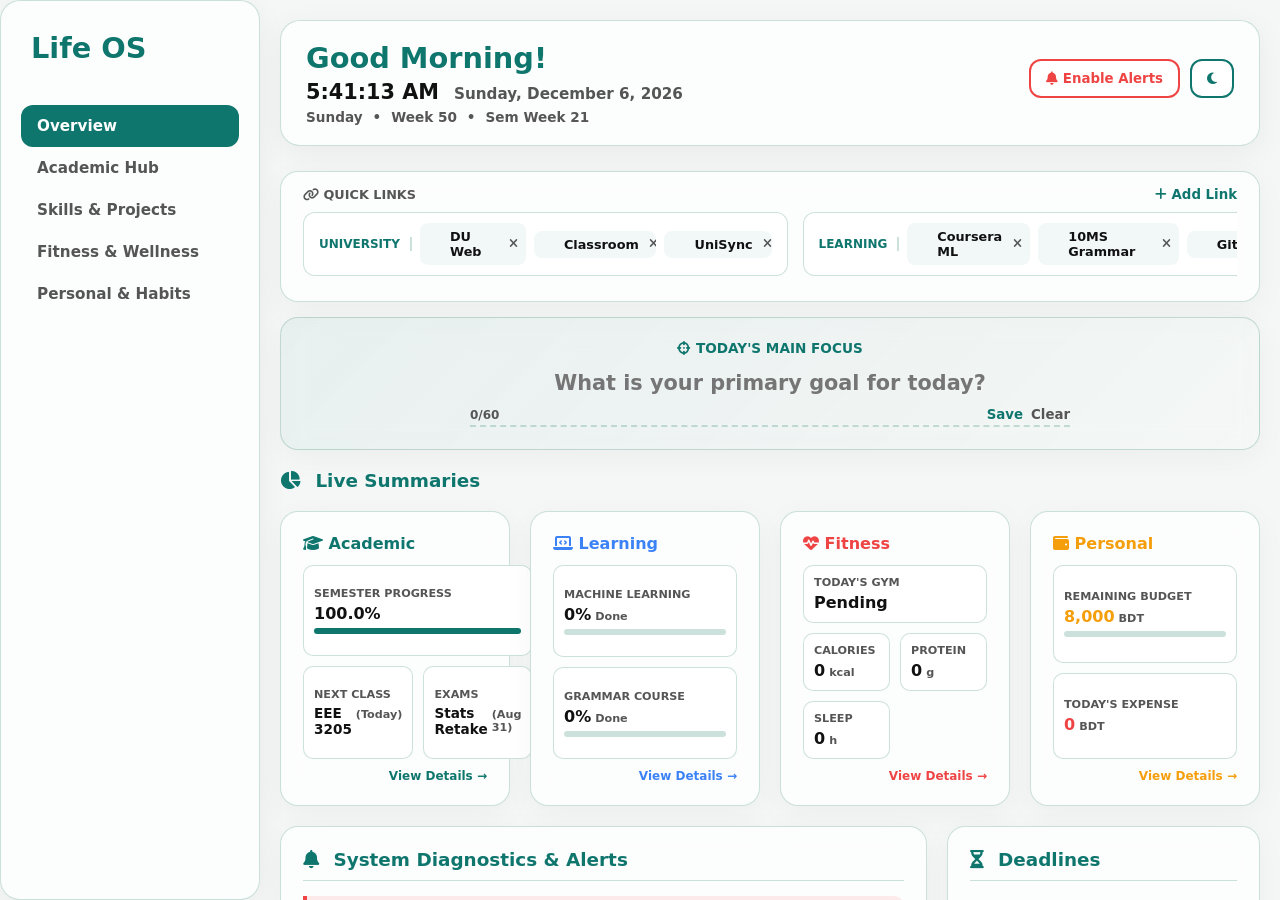
==== index.html @ c1b9abf9 "Update index.html" ====
<!-- index.html -->
<!DOCTYPE html>
<html lang="en" data-theme="light">
<head>
    <meta charset="UTF-8">
    <meta name="viewport" content="width=device-width, initial-scale=1.0">
    <title>Life OS - Command Center</title>
    <link rel="stylesheet" href="css/style.css">
    <link rel="stylesheet" href="https://cdnjs.cloudflare.com/ajax/libs/font-awesome/6.4.0/css/all.min.css">
    
    <style>
        :root {
            --primary: #0F766E;
            --primary-light: #14B8A6;
            --danger: #EF4444;
            --accent: #F59E0B;
            --surface-hover: rgba(15, 118, 110, 0.05);
            --radius-lg: 18px;
        }

        .dash-grid { display: grid; grid-template-columns: repeat(12, 1fr); gap: 20px; margin-top: 15px; }
        .col-3 { grid-column: span 3; }
        .col-4 { grid-column: span 4; }
        .col-6 { grid-column: span 6; }
        .col-8 { grid-column: span 8; }
        .col-12 { grid-column: span 12; }

        @media (max-width: 1200px) { .col-3, .col-4 { grid-column: span 6; } .col-6, .col-8 { grid-column: span 12; } }
        @media (max-width: 768px) { .col-3, .col-4, .col-6, .col-8, .col-12 { grid-column: span 12; } }

        .glass-card { background: var(--surface); backdrop-filter: blur(12px); border: 1px solid var(--border); border-radius: var(--radius-lg); padding: 22px; box-shadow: 0 8px 32px rgba(0,0,0,0.04); transition: 0.3s; display: flex; flex-direction: column;}
        .glass-card:hover { box-shadow: 0 12px 40px rgba(15, 118, 110, 0.08); transform: translateY(-2px); }
        .clickable-card { cursor: pointer; text-decoration: none; color: inherit; }
        
        .sec-title { font-size: 1.15rem; font-weight: 800; color: var(--primary); margin-bottom: 15px; display: flex; align-items: center; justify-content: space-between; border-bottom: 1px solid var(--border); padding-bottom: 10px; }
        .sec-title i { margin-right: 8px; }

        /* Header Details */
        .greeting-text { font-size: 1.8rem; font-weight: 900; color: var(--primary); }
        .live-clock { font-size: 1.3rem; font-weight: 900; color: var(--text-main); font-variant-numeric: tabular-nums;}
        .live-date { font-size: 0.95rem; font-weight: 700; color: var(--text-muted); }
        .week-info { font-size: 0.85rem; font-weight: 700; color: var(--text-muted); margin-top: 5px; display: flex; gap: 10px; }

        /* Quick Links Top Bar */
        .top-links-wrapper { display: flex; gap: 15px; overflow-x: auto; padding-bottom: 10px; scrollbar-width: none; }
        .top-link-group { display: flex; align-items: center; gap: 8px; padding: 10px 15px; background: var(--surface-solid); border: 1px solid var(--border); border-radius: 12px; }
        .top-link-title { font-size: 0.75rem; font-weight: 800; color: var(--primary); text-transform: uppercase; padding-right: 10px; border-right: 2px solid var(--border); }
        .q-link-box { display: inline-flex; align-items: center; background: rgba(15,118,110,0.05); border-radius: 8px; overflow: hidden; transition: 0.2s; }
        .q-link-box:hover { transform: translateY(-2px); background: rgba(15,118,110,0.1); }
        .q-link { padding: 6px 10px; font-size: 0.8rem; font-weight: 700; color: var(--text-main); text-decoration: none; display: flex; align-items: center; gap: 6px; }
        .q-link:hover { color: var(--primary); }

        /* Focus Card */
        .focus-wrapper { position: relative; width: 100%; max-width: 600px; margin: 0 auto; text-align: center; }
        .focus-input { width: 100%; padding: 10px 10px 30px 10px; border: none; border-bottom: 2px dashed var(--border); background: transparent; font-size: 1.3rem; font-weight: 800; color: var(--text-main); outline: none; transition: 0.3s; text-align: center; }
        .focus-input:focus { border-bottom-color: var(--primary); }
        .focus-actions { position: absolute; right: 0; bottom: 5px; display: flex; gap: 8px; font-size: 0.75rem; }
        .focus-char-count { position: absolute; left: 0; bottom: 5px; font-size: 0.75rem; color: var(--text-muted); font-weight: 700; }
        .btn-text { background: none; border: none; color: var(--primary); font-weight: 800; cursor: pointer; }
        .btn-text:hover { text-decoration: underline; }

        /* Smart Reminders - Aggressive Tone */
        .reminder-list { display: flex; flex-direction: column; gap: 10px; overflow-y: auto; max-height: 250px; }
        .reminder-item { display: flex; align-items: center; gap: 12px; padding: 15px; background: rgba(15, 118, 110, 0.05); border-left: 4px solid var(--primary); border-radius: 0 10px 10px 0; font-weight: 800; font-size: 0.95rem; line-height: 1.4;}
        .reminder-item.warning { border-left-color: var(--accent); background: rgba(245, 158, 11, 0.1); color: #b45309; }
        .reminder-item.danger { border-left-color: var(--danger); background: rgba(239, 68, 68, 0.1); color: #b91c1c; }
        .reminder-item.danger i { animation: shake 1s infinite; }

        @keyframes shake { 0%, 100% {transform: translateX(0);} 25% {transform: translateX(-3px);} 75% {transform: translateX(3px);} }

        /* Deadlines */
        .deadline-list { display: flex; flex-direction: column; gap: 10px; }
        .deadline-item { display: flex; justify-content: space-between; align-items: center; padding: 12px; background: var(--surface-solid); border: 1px solid var(--border); border-radius: 10px; transition: 0.3s; }
        .dl-name { font-weight: 800; font-size: 0.9rem; }
        .dl-days { font-size: 1.2rem; font-weight: 900; }
        
        .dl-safe { border-left: 4px solid #10B981; }
        .dl-warn { border-left: 4px solid #F59E0B; background: rgba(245,158,11,0.05); }
        .dl-danger { border-left: 4px solid #EF4444; background: rgba(239,68,68,0.05); }
        .dl-danger .dl-days { color: #EF4444; animation: pulse 2s infinite; }
        @keyframes pulse { 0% { opacity: 1; } 50% { opacity: 0.5; } 100% { opacity: 1; } }

        /* Summaries & Reports */
        .summary-grid { display: grid; grid-template-columns: repeat(2, 1fr); gap: 10px; flex: 1; }
        .sum-box { padding: 10px; background: var(--surface-solid); border: 1px solid var(--border); border-radius: 10px; display: flex; flex-direction: column; justify-content: center; }
        .sum-label { font-size: 0.7rem; font-weight: 800; color: var(--text-muted); text-transform: uppercase; margin-bottom: 4px; }
        .sum-val { font-size: 1rem; font-weight: 900; color: var(--text-main); display: flex; align-items: baseline; gap: 4px;}
        .sum-val small { font-size: 0.7rem; color: var(--text-muted); font-weight: 700; }
        .view-details { font-size: 0.75rem; font-weight: 800; color: var(--primary); text-align: right; margin-top: 10px; display: block; text-decoration: none; }
        .view-details:hover { text-decoration: underline; }

        /* Quick Actions */
        .action-grid { display: grid; grid-template-columns: repeat(4, 1fr); gap: 10px; }
        @media (max-width: 768px) { .action-grid { grid-template-columns: repeat(2, 1fr); } }
        .action-btn { display: flex; flex-direction: column; align-items: center; justify-content: center; gap: 6px; padding: 12px; background: var(--surface-solid); color: var(--primary); border: 1px solid var(--primary); border-radius: 12px; font-weight: 800; font-size: 0.8rem; cursor: pointer; transition: 0.2s; text-decoration: none; text-align: center; }
        .action-btn:hover { background: var(--primary); color: white; transform: translateY(-3px); box-shadow: 0 6px 15px rgba(15, 118, 110, 0.2); }
        .action-btn i { font-size: 1.3rem; }

        /* Tasks */
        .task-input-row { display: flex; gap: 8px; margin-bottom: 15px; }
        .task-input { flex: 1; padding: 10px; border: 1px solid var(--border); border-radius: 8px; font-weight: 600; font-size: 0.9rem; background: var(--surface-solid); outline: none; }
        .task-tag { padding: 10px; border-radius: 8px; border: 1px solid var(--border); font-size: 0.85rem; font-weight: 700; background: var(--surface-solid); }
        .task-list { list-style: none; padding: 0; display: flex; flex-direction: column; gap: 8px; max-height: 300px; overflow-y: auto; }
        .task-item { display: flex; justify-content: space-between; align-items: center; padding: 12px; background: var(--surface-solid); border: 1px solid var(--border); border-radius: 8px; transition: 0.2s; }
        .task-item:hover { border-color: var(--primary); }
        .task-item.completed { opacity: 0.6; background: rgba(0,0,0,0.02); }
        .task-item.completed .task-text { text-decoration: line-through; color: var(--text-muted); }
        .task-text { font-weight: 700; font-size: 0.95rem; flex: 1; margin: 0 10px; cursor: pointer; }
        .tag-badge { padding: 4px 8px; border-radius: 6px; font-size: 0.7rem; font-weight: 800; text-transform: uppercase; }
        .tag-Academic { background: rgba(15,118,110,0.1); color: var(--primary); }
        .tag-Learning { background: rgba(59,130,246,0.1); color: #3B82F6; }
        .tag-Fitness { background: rgba(239,68,68,0.1); color: #EF4444; }
        .tag-Personal { background: rgba(245,158,11,0.1); color: #F59E0B; }

        .prog-bg { width: 100%; height: 6px; background: var(--border); border-radius: 3px; overflow: hidden; margin-top: 5px; }
        .prog-fill { height: 100%; background: var(--primary); transition: 0.3s; }
    </style>
</head>
<body>
    <aside id="sidebar" class="glass">
        <div style="padding: 10px; margin-bottom: 20px;"><h2 style="color: var(--primary); font-weight: 900; font-size: 1.8rem;">Life OS</h2></div>
        <nav>
            <a href="index.html" class="nav-item active">Overview</a>
            <a href="academic.html" class="nav-item">Academic Hub</a>
            <a href="skills.html" class="nav-item">Skills & Projects</a>
            <a href="health.html" class="nav-item">Fitness & Wellness</a>
            <a href="personal.html" class="nav-item">Personal & Habits</a>
        </nav>
    </aside>

    <main id="main-content">
        
        <!-- SECTION 1: Header -->
        <header class="glass" style="display: flex; justify-content: space-between; align-items: center;">
            <div>
                <div class="greeting-text" id="greeting">Good Morning!</div>
                <div style="display: flex; gap: 15px; align-items: baseline; margin-top: 5px;">
                    <span class="live-clock" id="clock">--:--:--</span>
                    <span class="live-date" id="date">--</span>
                </div>
                <div class="week-info">
                    <span id="current-day">--</span> •
                    <span id="current-week">Week --</span> •
                    <span id="sem-week">Semester Week --</span>
                </div>
            </div>
            <div style="display: flex; gap: 10px;">
                <button id="btn-notify" class="btn btn-outline" style="width: auto; padding: 10px 15px; border-color: var(--danger); color: var(--danger);" onclick="enableNotifications()"><i class="fas fa-bell"></i> Enable Alerts</button>
                <button id="theme-toggle" class="btn btn-outline" style="width: auto; padding: 10px 15px;"><i class="fas fa-moon"></i></button>
            </div>
        </header>

        <!-- SECTION 10: Quick Links (Beautiful Top Bar) -->
        <div class="glass-card" style="margin-top: 15px; padding: 15px 22px;">
            <div style="display: flex; justify-content: space-between; align-items: center; margin-bottom: 10px;">
                <span style="font-weight: 800; color: var(--text-muted); text-transform: uppercase; font-size: 0.8rem;"><i class="fas fa-link"></i> Quick Links</span>
                <button class="btn-text" onclick="addLinkPrompt()"><i class="fas fa-plus"></i> Add Link</button>
            </div>
            <div class="top-links-wrapper" id="links-container">
                <!-- JS Populated -->
            </div>
        </div>

        <div class="dash-grid">
            
            <!-- SECTION 2: Today's Focus -->
            <div class="glass-card col-12" style="background: linear-gradient(135deg, rgba(15, 118, 110, 0.05) 0%, rgba(0,0,0,0) 100%);">
                <div class="focus-wrapper">
                    <div style="font-size: 0.85rem; font-weight: 800; color: var(--primary); text-transform: uppercase; margin-bottom: 5px;"><i class="fas fa-crosshairs"></i> Today's Main Focus</div>
                    <input type="text" id="daily-focus" class="focus-input" placeholder="What is your primary goal for today?" maxlength="60" oninput="updateFocusCount()">
                    <span class="focus-char-count" id="focus-count">0/60</span>
                    <div class="focus-actions">
                        <button class="btn-text" onclick="saveFocus()" id="btn-save-focus">Save</button>
                        <button class="btn-text" onclick="clearFocus()" style="color: var(--text-muted);">Clear</button>
                    </div>
                </div>
            </div>

            <!-- SECTION 5,6,7,8: Live Summaries -->
            <div class="col-12"><div class="sec-title" style="border:none; margin-bottom:0; padding:0;"><span><i class="fas fa-chart-pie"></i> Live Summaries</span></div></div>

            <a href="academic.html" class="glass-card col-3 clickable-card">
                <div style="font-weight: 900; margin-bottom: 12px; color: var(--primary);"><i class="fas fa-graduation-cap"></i> Academic</div>
                <div class="summary-grid">
                    <div class="sum-box" style="grid-column: span 2;"><span class="sum-label">Semester Progress</span>
                        <span class="sum-val" id="sum-sem-pct">0%</span>
                        <div class="prog-bg"><div class="prog-fill" id="sum-sem-bar" style="width: 0%;"></div></div>
                    </div>
                    <div class="sum-box"><span class="sum-label">Next Class</span><span class="sum-val" id="sum-next-class" style="font-size: 0.85rem; line-height: 1.2;">None</span></div>
                    <div class="sum-box"><span class="sum-label">Exams</span><span class="sum-val" id="sum-next-exam" style="font-size: 0.85rem; line-height: 1.2;">-</span></div>
                </div>
                <span class="view-details">View Details →</span>
            </a>

            <a href="skills.html" class="glass-card col-3 clickable-card">
                <div style="font-weight: 900; margin-bottom: 12px; color: #3B82F6;"><i class="fas fa-laptop-code"></i> Learning</div>
                <div class="summary-grid">
                    <div class="sum-box" style="grid-column: span 2;">
                        <span class="sum-label">Machine Learning</span>
                        <span class="sum-val" id="sum-ml-pct">0% <small>Done</small></span>
                        <div class="prog-bg"><div class="prog-fill" id="sum-ml-bar" style="width: 0%; background: #3B82F6;"></div></div>
                    </div>
                    <div class="sum-box" style="grid-column: span 2;">
                        <span class="sum-label">Grammar Course</span>
                        <span class="sum-val" id="sum-gr-pct">0% <small>Done</small></span>
                        <div class="prog-bg"><div class="prog-fill" id="sum-gr-bar" style="width: 0%; background: #3B82F6;"></div></div>
                    </div>
                </div>
                <span class="view-details" style="color: #3B82F6;">View Details →</span>
            </a>

            <a href="health.html" class="glass-card col-3 clickable-card">
                <div style="font-weight: 900; margin-bottom: 12px; color: #EF4444;"><i class="fas fa-heart-pulse"></i> Fitness</div>
                <div class="summary-grid">
                    <div class="sum-box" style="grid-column: span 2;"><span class="sum-label">Today's Gym</span><span class="sum-val" id="sum-gym">Pending</span></div>
                    <div class="sum-box"><span class="sum-label">Calories</span><span class="sum-val" id="sum-cal">0 <small>kcal</small></span></div>
                    <div class="sum-box"><span class="sum-label">Protein</span><span class="sum-val" id="sum-pro">0 <small>g</small></span></div>
                    <div class="sum-box"><span class="sum-label">Sleep</span><span class="sum-val" id="sum-slp">0 <small>hrs</small></span></div>
                </div>
                <span class="view-details" style="color: #EF4444;">View Details →</span>
            </a>

            <a href="personal.html" class="glass-card col-3 clickable-card">
                <div style="font-weight: 900; margin-bottom: 12px; color: #F59E0B;"><i class="fas fa-wallet"></i> Personal</div>
                <div class="summary-grid">
                    <div class="sum-box" style="grid-column: span 2;">
                        <span class="sum-label">Remaining Budget</span>
                        <span class="sum-val" id="sum-budget" style="color: #F59E0B;">0 <small>BDT</small></span>
                        <div class="prog-bg"><div class="prog-fill" id="sum-bdg-bar" style="width: 0%; background: #F59E0B;"></div></div>
                    </div>
                    <div class="sum-box" style="grid-column: span 2;"><span class="sum-label">Today's Expense</span><span class="sum-val" id="sum-exp-today" style="color: #EF4444;">0 <small>BDT</small></span></div>
                </div>
                <span class="view-details" style="color: #F59E0B;">View Details →</span>
            </a>

            <!-- SECTION 3: Smart Reminders (Aggressive Tone) -->
            <div class="glass-card col-8">
                <div class="sec-title"><span><i class="fas fa-bell"></i> System Diagnostics & Alerts</span></div>
                <div class="reminder-list" id="reminders-container">
                    <!-- JS Populated -->
                </div>
            </div>

            <!-- SECTION 4: Deadlines -->
            <div class="glass-card col-4">
                <div class="sec-title"><span><i class="fas fa-hourglass-half"></i> Deadlines</span></div>
                <div class="deadline-list" id="deadlines-container">
                    <!-- JS Populated -->
                </div>
            </div>

            <!-- SECTION 11: Today's Tasks -->
            <div class="glass-card col-6">
                <div class="sec-title" style="justify-content: space-between;">
                    <span><i class="fas fa-tasks"></i> Today's Tasks</span>
                    <span style="font-size: 0.8rem; font-weight: 800; color: var(--text-muted);" id="task-progress-text">0/0</span>
                </div>
                <div class="prog-bg" style="margin-top: -10px; margin-bottom: 15px;"><div class="prog-fill" id="task-prog-bar" style="width: 0%;"></div></div>
                
                <form class="task-input-row" onsubmit="addTask(event)">
                    <input type="text" id="task-input" class="task-input" placeholder="Add a new task..." required>
                    <select id="task-tag" class="task-tag">
                        <option value="Academic">Academic</option>
                        <option value="Learning">Learning</option>
                        <option value="Fitness">Fitness</option>
                        <option value="Personal">Personal</option>
                    </select>
                    <button type="submit" class="btn btn-primary" style="padding: 10px 15px; border-radius: 8px;"><i class="fas fa-plus"></i></button>
                </form>

                <ul class="task-list" id="task-list">
                    <!-- JS Populated -->
                </ul>
            </div>

            <!-- SECTION 9: Quick Actions -->
            <div class="glass-card col-6">
                <div class="sec-title"><span><i class="fas fa-bolt"></i> Quick Actions</span></div>
                <div class="action-grid">
                    <a href="health.html" class="action-btn"><i class="fas fa-utensils"></i> Log Calories</a>
                    <a href="health.html" class="action-btn"><i class="fas fa-dumbbell"></i> Update Gym</a>
                    <a href="health.html" class="action-btn"><i class="fas fa-bed"></i> Log Sleep</a>
                    <a href="health.html" class="action-btn"><i class="fas fa-weight-scale"></i> Update Weight</a>
                    <a href="skills.html" class="action-btn"><i class="fas fa-robot"></i> Complete ML</a>
                    <a href="skills.html" class="action-btn"><i class="fas fa-spell-check"></i> Grammar Chap</a>
                    <a href="personal.html" class="action-btn" style="background: var(--accent); color: white; border-color: var(--accent);"><i class="fas fa-plus-circle"></i> Add Expense</a>
                    <a href="personal.html" class="action-btn" style="background: var(--accent); color: white; border-color: var(--accent);"><i class="fas fa-face-smile"></i> Log Mood</a>
                </div>
            </div>

            <!-- SECTION 12: Comprehensive Reports (Daily, Weekly, Monthly) -->
            <div class="col-12"><div class="sec-title" style="border:none; margin-bottom:0;"><span><i class="fas fa-chart-bar"></i> Performance Reports</span></div></div>
            
            <!-- Daily -->
            <div class="glass-card col-4">
                <div class="sec-title" style="font-size: 1rem;"><i class="fas fa-calendar-day"></i> Today's Report</div>
                <div class="summary-grid">
                    <div class="sum-box"><span class="sum-label">Money Spent</span><span class="sum-val" id="rep-d-spent" style="color:var(--danger);">0</span></div>
                    <div class="sum-box"><span class="sum-label">Items Learned</span><span class="sum-val" id="rep-d-lms">0</span></div>
                    <div class="sum-box"><span class="sum-label">Habits Done</span><span class="sum-val" id="rep-d-habits">0</span></div>
                    <div class="sum-box"><span class="sum-label">Gym Status</span><span class="sum-val" id="rep-d-gym">Pending</span></div>
                </div>
            </div>

            <!-- Weekly -->
            <div class="glass-card col-4">
                <div class="sec-title" style="font-size: 1rem;"><i class="fas fa-calendar-week"></i> 7-Day Summary</div>
                <div class="summary-grid">
                    <div class="sum-box"><span class="sum-label">Avg Calories</span><span class="sum-val" id="rep-w-cal">0</span></div>
                    <div class="sum-box"><span class="sum-label">Avg Protein</span><span class="sum-val" id="rep-w-pro">0g</span></div>
                    <div class="sum-box"><span class="sum-label">Avg Sleep</span><span class="sum-val" id="rep-w-slp">0h</span></div>
                    <div class="sum-box"><span class="sum-label">Total Spent</span><span class="sum-val" id="rep-w-spent" style="color:var(--danger);">0</span></div>
                </div>
            </div>

            <!-- Monthly -->
            <div class="glass-card col-4" style="background: rgba(15, 118, 110, 0.05); border-color: var(--primary);">
                <div class="sec-title" style="font-size: 1rem;"><i class="fas fa-calendar-alt"></i> Monthly Aggregate</div>
                <div class="summary-grid">
                    <div class="sum-box"><span class="sum-label">Total Gym Days</span><span class="sum-val" id="rep-m-gym" style="color:var(--primary);">0</span></div>
                    <div class="sum-box"><span class="sum-label">Learning Items</span><span class="sum-val" id="rep-m-lms" style="color:#3B82F6;">0</span></div>
                    <div class="sum-box"><span class="sum-label">Saved Money</span><span class="sum-val" id="rep-m-saved" style="color:#10B981;">0</span></div>
                    <div class="sum-box"><span class="sum-label">Money Spent</span><span class="sum-val" id="rep-m-spent" style="color:var(--danger);">0</span></div>
                </div>
                <div style="margin-top: 10px; font-size: 0.8rem; font-weight: 700; color: var(--text-main); text-align: center;" id="rep-m-ai">Keep pushing! Consistency is key.</div>
            </div>

        </div>
    </main>

    <script src="js/app.js"></script>
    <script>
        // --- Global Dates ---
        const now = new Date();
        const todayStr = now.toISOString().split('T')[0];
        
        // --- LocalStorage DBs ---
        const fDB = JSON.parse(localStorage.getItem('lifeos_fitness_db')) || { weight:[], gym:[], nutrition:[], sleep:[] };
        const pDB = JSON.parse(localStorage.getItem('lifeos_personal_db')) || { budget: 8000, expenses: [], savings: [], habits: [] };
        const lDB = JSON.parse(localStorage.getItem('lifeos_lms_v1')) || { checkedItems: {}, history: [] };

        // --- Notification System ---
        function enableNotifications() {
            if (!("Notification" in window)) {
                alert("This browser does not support desktop notification");
            } else if (Notification.permission === "granted") {
                alert("Notifications are already enabled!");
            } else if (Notification.permission !== "denied") {
                Notification.requestPermission().then(permission => {
                    if (permission === "granted") {
                        new Notification("Life OS Alerts Enabled!", { body: "You will now receive aggressive reminders if you fall behind." });
                        document.getElementById('btn-notify').innerHTML = '<i class="fas fa-bell-slash"></i> Silence Alerts';
                    }
                });
            }
        }
        
        function sendPushAlert(title, body) {
            if (Notification.permission === "granted") {
                // Prevent spamming the same notification repeatedly in one session
                if(!sessionStorage.getItem(`notified_${title}`)) {
                    new Notification(title, { body: body, icon: 'https://cdn-icons-png.flaticon.com/512/564/564276.png' });
                    sessionStorage.setItem(`notified_${title}`, 'true');
                }
            }
        }

        // --- Header & Time ---
        function updateHeader() {
            const h = new Date().getHours();
            let greeting = "Good Evening!";
            if(h < 12) greeting = "Good Morning!";
            else if(h < 18) greeting = "Good Afternoon!";
            document.getElementById('greeting').innerText = greeting;

            const n = new Date();
            document.getElementById('clock').innerText = n.toLocaleTimeString('en-US');
            
            document.getElementById('date').innerText = n.toLocaleDateString('en-US', { weekday: 'long', year: 'numeric', month: 'long', day: 'numeric' });
            document.getElementById('current-day').innerText = n.toLocaleDateString('en-US', { weekday: 'long' });

            const startOfYear = new Date(n.getFullYear(), 0, 1);
            const pastDaysOfYear = (n - startOfYear) / 86400000;
            document.getElementById('current-week').innerText = `Week ${Math.ceil((pastDaysOfYear + startOfYear.getDay() + 1) / 7)}`;

            const semStart = new Date('2026-07-19T00:00:00');
            const diffWeeks = Math.floor(Math.abs(n - semStart) / (1000 * 60 * 60 * 24 * 7)) + 1;
            document.getElementById('sem-week').innerText = `Sem Week ${diffWeeks}`;
        }
        setInterval(updateHeader, 1000); updateHeader();

        // --- Today's Focus ---
        const focusInput = document.getElementById('daily-focus');
        const focusCount = document.getElementById('focus-count');
        
        if(localStorage.getItem('lifeos_focus_date') !== todayStr) {
            localStorage.setItem('lifeos_focus_date', todayStr);
            localStorage.setItem('lifeos_daily_focus', '');
        }
        focusInput.value = localStorage.getItem('lifeos_daily_focus') || '';
        updateFocusCount();

        function updateFocusCount() {
            focusCount.innerText = `${focusInput.value.length}/60`;
            localStorage.setItem('lifeos_daily_focus', focusInput.value); 
        }
        function saveFocus() {
            localStorage.setItem('lifeos_daily_focus', focusInput.value);
            const btn = document.getElementById('btn-save-focus');
            btn.innerText = "Saved!"; setTimeout(() => btn.innerText = "Save", 2000);
        }
        function clearFocus() { focusInput.value = ''; updateFocusCount(); }

        // --- Live Summaries ---
        function loadSummaries() {
            // Fitness
            const tGym = fDB.gym.find(x => x.date === todayStr);
            const gymEl = document.getElementById('sum-gym');
            if(tGym) gymEl.innerHTML = tGym.attended ? '<span style="color:#10B981;">✅ Done</span>' : '<span style="color:var(--danger);">❌ Missed</span>';
            else gymEl.innerText = 'Pending';
            
            const tNut = fDB.nutrition.find(x => x.date === todayStr);
            document.getElementById('sum-cal').innerHTML = `${tNut ? tNut.cal : 0} <small>kcal</small>`;
            document.getElementById('sum-pro').innerHTML = `${tNut ? tNut.pro : 0} <small>g</small>`;
            
            const tSlp = fDB.sleep.find(x => x.date === todayStr);
            document.getElementById('sum-slp').innerHTML = `${tSlp ? tSlp.duration.toFixed(1) : 0} <small>h</small>`;

            // Finance
            const currentMonth = now.getMonth();
            const currentYear = now.getFullYear();
            const monthlyExps = pDB.expenses.filter(e => { const ed = new Date(e.date); return ed.getMonth() === currentMonth && ed.getFullYear() === currentYear; });
            const totalSpent = monthlyExps.reduce((sum, e) => sum + e.amount, 0);
            document.getElementById('sum-budget').innerHTML = `${(pDB.budget - totalSpent).toLocaleString()} <small>BDT</small>`;
            
            let bdgPct = (totalSpent / pDB.budget) * 100; if(bdgPct > 100) bdgPct = 100;
            document.getElementById('sum-bdg-bar').style.width = `${bdgPct}%`;

            const todayExp = pDB.expenses.filter(e => e.date === todayStr).reduce((s, e) => s + e.amount, 0);
            document.getElementById('sum-exp-today').innerHTML = `${todayExp.toLocaleString()} <small>BDT</small>`;

            // Learning
            let mlTotal = 100, mlDone = 0, grTotal = 50, grDone = 0; 
            Object.keys(lDB.checkedItems).forEach(k => {
                if(lDB.checkedItems[k]) { if(k.startsWith('ml_')) mlDone++; if(k.startsWith('gr_')) grDone++; }
            });
            let mlPct = Math.round((mlDone/mlTotal)*100); if(mlPct>100) mlPct=100;
            let grPct = Math.round((grDone/grTotal)*100); if(grPct>100) grPct=100;
            
            document.getElementById('sum-ml-pct').innerHTML = `${mlPct}% <small>Done</small>`;
            document.getElementById('sum-ml-bar').style.width = `${mlPct}%`;
            document.getElementById('sum-gr-pct').innerHTML = `${grPct}% <small>Done</small>`;
            document.getElementById('sum-gr-bar').style.width = `${grPct}%`;

            // Academic 
            const semStart = new Date('2026-07-19T00:00:00');
            const semEnd = new Date('2026-12-06T00:00:00');
            let semPct = ((now - semStart) / (semEnd - semStart)) * 100;
            if(semPct < 0) semPct = 0; if(semPct > 100) semPct = 100;
            document.getElementById('sum-sem-pct').innerText = `${semPct.toFixed(1)}%`;
            document.getElementById('sum-sem-bar').style.width = `${semPct}%`;

            const routine = { 0: "EEE 3205", 1: "EEE 3201", 2: "EEE 3201", 3: "EEE 3205", 4: "EEE 3207" };
            const cDay = now.getDay();
            document.getElementById('sum-next-class').innerHTML = routine[cDay] ? `${routine[cDay]} <small>(Today)</small>` : 'No Class Today';
            document.getElementById('sum-next-exam').innerHTML = `Stats Retake <small>(Aug 31)</small>`;
        }

        // --- Aggressive Reminders & Deadlines ---
        function loadDeadlinesAndReminders() {
            const deadlines = [
                { name: "Statistics Retake", date: new Date('2026-08-31T00:00:00') },
                { name: "In-Course Exams", date: new Date('2026-09-13T00:00:00') },
                { name: "Preparation Leave", date: new Date('2026-11-20T00:00:00') },
                { name: "Final Exams", date: new Date('2026-12-06T00:00:00') }
            ];

            const dlContainer = document.getElementById('deadlines-container');
            const remContainer = document.getElementById('reminders-container');
            
            const upcoming = deadlines.filter(d => d.date >= now).sort((a,b) => a.date - b.date);
            
            dlContainer.innerHTML = '';
            let nextDeadlineReminder = null;

            upcoming.slice(0, 4).forEach(dl => {
                const daysLeft = Math.ceil((dl.date - now) / (1000*60*60*24));
                let colorClass = 'dl-safe';
                if(daysLeft <= 15) colorClass = 'dl-warn';
                if(daysLeft <= 7) colorClass = 'dl-danger';

                if(daysLeft <= 15 && !nextDeadlineReminder) {
                    nextDeadlineReminder = `🚨 URGENT: <strong>${dl.name}</strong> is in exactly ${daysLeft} days! Stop wasting time and study!`;
                    sendPushAlert("Exam Approaching!", `${dl.name} is in ${daysLeft} days.`);
                }

                dlContainer.innerHTML += `
                    <div class="deadline-item ${colorClass}">
                        <span class="dl-name">${dl.name}</span>
                        <span class="dl-days">${daysLeft} <small style="font-size:0.7rem; color:var(--text-muted); font-weight:700;">Days</small></span>
                    </div>
                `;
            });

            let reminders = [];

            // Gym
            const tGym = fDB.gym.find(x => x.date === todayStr);
            if(!tGym) reminders.push({ type: 'danger', text: "💀 DANGER: You haven't logged your gym attendance! Do not kill your discipline.", weight: 10 });
            else if(!tGym.attended) {
                reminders.push({ type: 'danger', text: "❌ FAILURE: You skipped the gym today. You are losing your gains!", weight: 9 });
                sendPushAlert("Discipline Failure", "You skipped the gym today!");
            }

            // Nutrition
            const tNut = fDB.nutrition.find(x => x.date === todayStr);
            if(!tNut) {
                reminders.push({ type: 'danger', text: "🍽️ WARNING: Calories & Protein not logged! You are eating blindly.", weight: 8 });
            } else if(tNut.pro < 100) {
                reminders.push({ type: 'warning', text: `🥩 ALERT: Your muscles are starving! Eat <strong>${100 - tNut.pro}g</strong> protein NOW.`, weight: 7 });
            }

            // Budget
            const currentMonth = now.getMonth();
            const currentYear = now.getFullYear();
            const monthlyExps = pDB.expenses.filter(e => { const ed = new Date(e.date); return ed.getMonth() === currentMonth && ed.getFullYear() === currentYear; });
            const totalSpent = monthlyExps.reduce((sum, e) => sum + e.amount, 0);
            if(totalSpent > pDB.budget * 0.9) {
                reminders.push({ type: 'danger', text: `💸 STOP SPENDING: You have burned through 90% of your budget!`, weight: 12 });
                sendPushAlert("Budget Critical", "You have almost exhausted your monthly budget.");
            }

            // Learning
            const todayLmsLogs = lDB.history.filter(h => h.rawDate === todayStr);
            if(todayLmsLogs.length === 0) {
                reminders.push({ type: 'warning', text: "⚠️ WAKE UP: You haven't touched your courses today. You are falling behind schedule!", weight: 6 });
            }

            if(nextDeadlineReminder) reminders.push({ type: 'danger', text: nextDeadlineReminder, weight: 15 }); 

            reminders.sort((a,b) => b.weight - a.weight);

            remContainer.innerHTML = '';
            if(reminders.length === 0) {
                remContainer.innerHTML = `<div class="reminder-item" style="border-left-color:#10B981; background:rgba(16,185,129,0.05);">✅ Systems nominal. You are highly disciplined today!</div>`;
            } else {
                reminders.forEach(r => {
                    remContainer.innerHTML += `<div class="reminder-item ${r.type}"><div><i class="fas fa-exclamation-triangle" style="margin-right:8px;"></i>${r.text}</div></div>`;
                });
            }
        }

        // --- Reports (Daily, Weekly, Monthly) ---
        function loadReports() {
            // Daily
            const tExp = pDB.expenses.filter(x => x.date === todayStr).reduce((s,x)=>s+x.amount, 0);
            const tLms = lDB.history.filter(x => x.rawDate === todayStr).length;
            const tHabits = pDB.habits ? pDB.habits.filter(h => h.doneToday).length : 0;
            const tGym = fDB.gym.find(x => x.date === todayStr);

            document.getElementById('rep-d-spent').innerText = tExp;
            document.getElementById('rep-d-lms').innerText = tLms;
            document.getElementById('rep-d-habits').innerText = tHabits;
            document.getElementById('rep-d-gym').innerHTML = tGym ? (tGym.attended ? '<span style="color:#10B981;">Done</span>' : '<span style="color:var(--danger);">Missed</span>') : 'Pending';

            // Weekly (Rolling 7 days)
            const wStart = new Date(now); wStart.setDate(wStart.getDate() - 7);
            const wStartStr = wStart.toISOString().split('T')[0];
            
            const wNut = fDB.nutrition.filter(x => x.date >= wStartStr);
            const avgCal = wNut.length ? Math.round(wNut.reduce((s,x)=>s+x.cal,0)/wNut.length) : 0;
            const avgPro = wNut.length ? Math.round(wNut.reduce((s,x)=>s+x.pro,0)/wNut.length) : 0;
            const wSlp = fDB.sleep.filter(x => x.date >= wStartStr);
            const avgSlp = wSlp.length ? (wSlp.reduce((s,x)=>s+x.duration,0)/wSlp.length).toFixed(1) : 0;
            const wExp = pDB.expenses.filter(x => x.date >= wStartStr).reduce((s,x)=>s+x.amount, 0);

            document.getElementById('rep-w-cal').innerText = avgCal;
            document.getElementById('rep-w-pro').innerText = `${avgPro}g`;
            document.getElementById('rep-w-slp').innerText = `${avgSlp}h`;
            document.getElementById('rep-w-spent').innerText = wExp;

            // Monthly
            const mStartStr = todayStr.substring(0, 7) + '-01'; // 2026-08-01
            
            const mGym = fDB.gym.filter(x => x.date >= mStartStr && x.attended).length;
            const mLms = lDB.history.filter(x => x.rawDate >= mStartStr).length;
            const mSav = pDB.savings ? pDB.savings.filter(x => x.date >= mStartStr).reduce((s,x)=>s+x.amount, 0) : 0;
            const mExp = pDB.expenses.filter(x => x.date >= mStartStr).reduce((s,x)=>s+x.amount, 0);

            document.getElementById('rep-m-gym').innerText = mGym;
            document.getElementById('rep-m-lms').innerText = mLms;
            document.getElementById('rep-m-saved').innerText = mSav;
            document.getElementById('rep-m-spent').innerText = mExp;

            // AI text for month
            let aiText = "Keep pushing! Consistency is key.";
            if(mExp > pDB.budget) aiText = "🚨 You failed your budget this month!";
            else if(mGym >= 20) aiText = "🔥 You are a beast in the gym this month!";
            else if(mLms === 0) aiText = "⚠️ You haven't studied anything this month.";
            document.getElementById('rep-m-ai').innerHTML = aiText;
        }

        // --- Daily Tasks ---
        let tasks = JSON.parse(localStorage.getItem('lifeos_today_tasks')) || [];

        function renderTasks() {
            const list = document.getElementById('task-list');
            list.innerHTML = '';
            
            const sorted = [...tasks].sort((a,b) => (a.completed === b.completed) ? 0 : a.completed ? 1 : -1);
            let completedCount = 0;

            sorted.forEach(t => {
                if(t.completed) completedCount++;
                list.innerHTML += `
                    <li class="task-item ${t.completed ? 'completed' : ''}">
                        <input type="checkbox" style="width:18px; height:18px; accent-color:var(--primary); cursor:pointer;" ${t.completed ? 'checked' : ''} onchange="toggleTask(${t.id})">
                        <span class="task-text" onclick="toggleTask(${t.id})">${t.text}</span>
                        <span class="tag-badge tag-${t.tag}">${t.tag}</span>
                        <i class="fas fa-times" style="color:var(--danger); cursor:pointer; margin-left:10px;" onclick="deleteTask(${t.id})"></i>
                    </li>
                `;
            });

            const pct = tasks.length ? Math.round((completedCount/tasks.length)*100) : 0;
            document.getElementById('task-progress-text').innerText = `${completedCount}/${tasks.length} (${pct}%)`;
            document.getElementById('task-prog-bar').style.width = `${pct}%`;
        }

        function addTask(e) {
            e.preventDefault();
            const text = document.getElementById('task-input').value;
            const tag = document.getElementById('task-tag').value;
            tasks.push({ id: Date.now(), text, tag, completed: false });
            localStorage.setItem('lifeos_today_tasks', JSON.stringify(tasks));
            document.getElementById('task-input').value = '';
            renderTasks();
        }

        function toggleTask(id) {
            const t = tasks.find(x => x.id === id);
            t.completed = !t.completed;
            localStorage.setItem('lifeos_today_tasks', JSON.stringify(tasks));
            renderTasks();
        }

        function deleteTask(id) {
            tasks = tasks.filter(x => x.id !== id);
            localStorage.setItem('lifeos_today_tasks', JSON.stringify(tasks));
            renderTasks();
        }

        // --- Quick Links ---
        const defaultLinks = [
            { category: "University", links: [{ name: "DU Web", url: "https://du.ac.bd" }, { name: "Classroom", url: "https://classroom.google.com" }, { name: "UniSync", url: "https://uni-sync-beige.vercel.app/#/" }] },
            { category: "Learning", links: [{ name: "Coursera ML", url: "https://coursera.org" }, { name: "10MS Grammar", url: "https://10minuteschool.com" }, { name: "GitHub", url: "https://github.com" }] },
            { category: "AI & Tools", links: [{ name: "ChatGPT", url: "https://chat.openai.com" }, { name: "Drive", url: "https://drive.google.com" }] }
        ];

        let qLinks = JSON.parse(localStorage.getItem('lifeos_quick_links_v3')) || defaultLinks;

        function renderLinks() {
            const container = document.getElementById('links-container');
            container.innerHTML = '';

            qLinks.forEach((cat, catIdx) => {
                let html = `<div class="top-link-group"><span class="top-link-title">${cat.category}</span>`;
                cat.links.forEach((link, linkIdx) => {
                    html += `
                        <div class="q-link-box">
                            <a href="${link.url}" target="_blank" class="q-link">
                                <img src="https://www.google.com/s2/favicons?domain=${link.url}&sz=16" alt="" style="width:14px; height:14px;">
                                ${link.name}
                            </a>
                            <i class="fas fa-times" style="font-size:0.75rem; color:var(--text-muted); cursor:pointer; padding-right:8px;" onclick="deleteLink(${catIdx}, ${linkIdx})"></i>
                        </div>
                    `;
                });
                html += `</div>`;
                container.innerHTML += html;
            });
        }

        function addLinkPrompt() {
            const cat = prompt("Enter Category (University, Learning, AI & Tools, etc.):", "General");
            if(!cat) return;
            const name = prompt("Enter Link Name:");
            if(!name) return;
            const url = prompt("Enter URL (include https://):");
            if(!url) return;

            let catObj = qLinks.find(c => c.category.toLowerCase() === cat.toLowerCase());
            if(catObj) { catObj.links.push({name, url}); } 
            else { qLinks.push({ category: cat, links: [{name, url}] }); }
            localStorage.setItem('lifeos_quick_links_v3', JSON.stringify(qLinks));
            renderLinks();
        }

        function deleteLink(catIdx, linkIdx) {
            if(confirm("Delete this link?")) {
                qLinks[catIdx].links.splice(linkIdx, 1);
                if(qLinks[catIdx].links.length === 0) qLinks.splice(catIdx, 1);
                localStorage.setItem('lifeos_quick_links_v3', JSON.stringify(qLinks));
                renderLinks();
            }
        }

        // --- Init ---
        window.addEventListener('DOMContentLoaded', () => {
            if(Notification.permission === "granted") document.getElementById('btn-notify').innerHTML = '<i class="fas fa-bell-slash"></i> Silence Alerts';
            loadSummaries();
            loadDeadlinesAndReminders();
            loadReports();
            renderTasks();
            renderLinks();
        });
    </script>
</body>
</html>
---- css/style.css ----
/* css/style.css */
:root {
    --primary: #006a4e;
    --primary-light: #008a66;
    --primary-dark: #004d38;
    --accent: #ffb81c;
    --danger: #dc3545;
    --bg: #f4f7f6;
    --surface: rgba(255, 255, 255, 0.75);
    --surface-solid: #ffffff;
    --text-main: #111111;
    --text-muted: #555555;
    --border: rgba(0, 106, 78, 0.2);
    --glass-shadow: 0 8px 32px 0 rgba(0, 0, 0, 0.05);
    --radius: 20px;
    --font-main: system-ui, -apple-system, sans-serif;
    --transition: all 0.3s ease;
}

[data-theme="dark"] {
    --primary: #00b386;
    --bg: #121212;
    --surface: rgba(30, 30, 30, 0.75);
    --surface-solid: #1e1e1e;
    --text-main: #f0f0f0;
    --text-muted: #aaaaaa;
    --border: rgba(255, 255, 255, 0.15);
}

* { box-sizing: border-box; margin: 0; padding: 0; font-family: var(--font-main); }
body { background-color: var(--bg); color: var(--text-main); display: flex; height: 100vh; overflow: hidden; font-weight: 500; }
a { text-decoration: none; }

.glass { background: var(--surface); backdrop-filter: blur(16px); border: 1px solid var(--border); box-shadow: var(--glass-shadow); border-radius: var(--radius); }
.glass-card { background: var(--surface); backdrop-filter: blur(8px); border: 1px solid var(--border); border-radius: 16px; padding: 20px; transition: var(--transition); }
.glass-card:hover { transform: translateY(-3px); box-shadow: 0 12px 30px rgba(0,0,0,0.08); }

#sidebar { width: 260px; height: 100vh; padding: 20px; display: flex; flex-direction: column; gap: 10px; z-index: 100; flex-shrink: 0;}
#main-content { flex: 1; height: 100vh; padding: 20px; overflow-y: auto; scroll-behavior: smooth; }

.nav-item { display: flex; align-items: center; gap: 12px; padding: 12px 16px; border-radius: 12px; cursor: pointer; color: var(--text-muted); transition: var(--transition); font-weight: 700; font-size: 0.95rem; }
.nav-item:hover, .nav-item.active { background: var(--primary); color: white; }
.nav-item svg { width: 22px; height: 22px; fill: currentColor; }

header { display: flex; justify-content: space-between; align-items: center; padding: 20px 25px; margin-bottom: 25px; border-radius: var(--radius); }
.grid-container { display: grid; grid-template-columns: repeat(auto-fit, minmax(320px, 1fr)); gap: 20px; }
.col-span-2 { grid-column: span 2; }
.widget-title { font-size: 1.25rem; font-weight: 800; margin-bottom: 18px; color: var(--primary); }

.btn { padding: 12px 20px; border-radius: 12px; border: none; cursor: pointer; font-weight: 800; display: block; text-align: center; width: 100%; margin-bottom: 10px;}
.btn-primary { background: var(--primary); color: white; }
.btn-outline { background: var(--surface-solid); border: 2px solid var(--primary); color: var(--primary); }
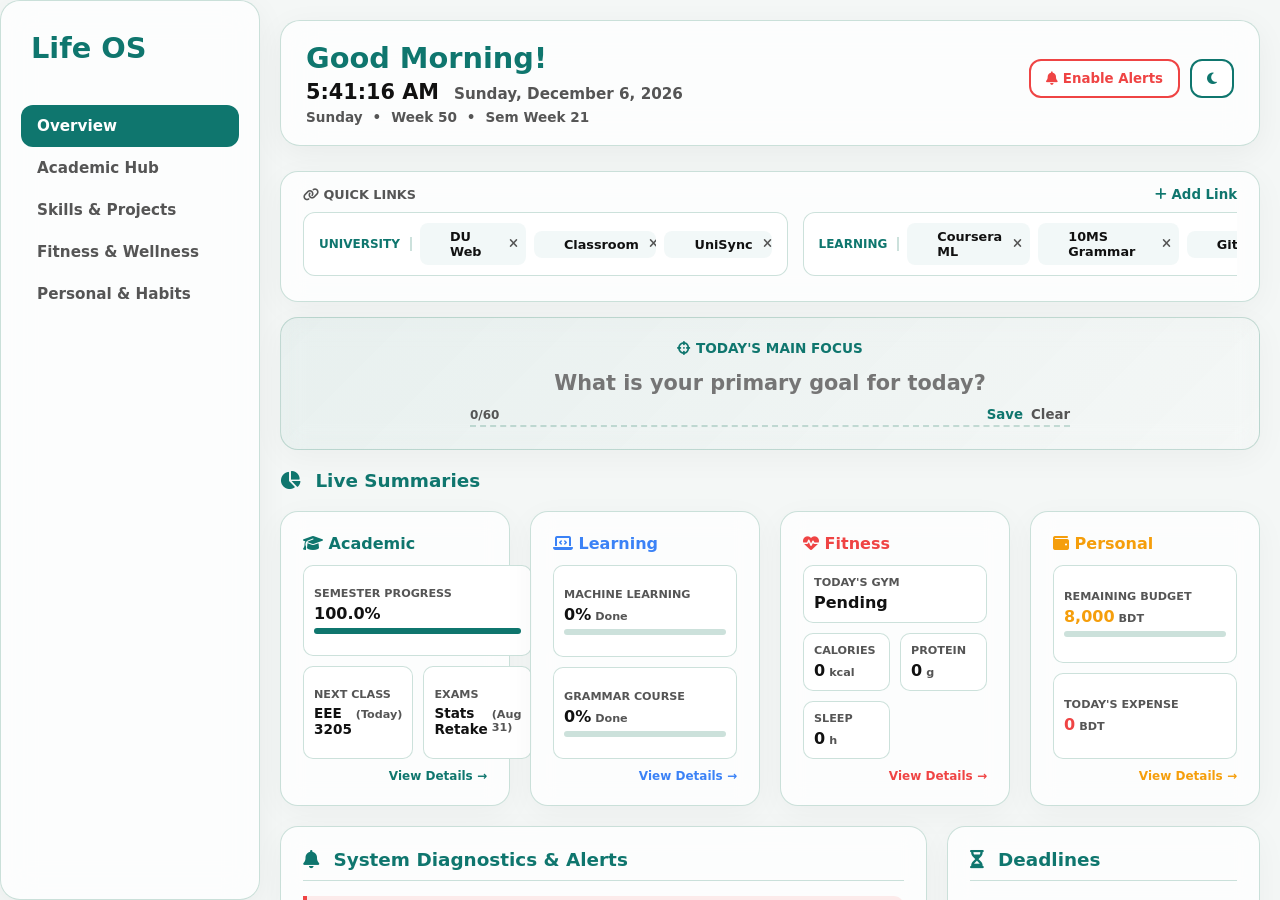
==== commit 89763618: "Update index.html" ====
--- a/index.html
+++ b/index.html
@@ -89,13 +89,6 @@
         .view-details { font-size: 0.75rem; font-weight: 800; color: var(--primary); text-align: right; margin-top: 10px; display: block; text-decoration: none; }
         .view-details:hover { text-decoration: underline; }
 
-        /* Quick Actions */
-        .action-grid { display: grid; grid-template-columns: repeat(4, 1fr); gap: 10px; }
-        @media (max-width: 768px) { .action-grid { grid-template-columns: repeat(2, 1fr); } }
-        .action-btn { display: flex; flex-direction: column; align-items: center; justify-content: center; gap: 6px; padding: 12px; background: var(--surface-solid); color: var(--primary); border: 1px solid var(--primary); border-radius: 12px; font-weight: 800; font-size: 0.8rem; cursor: pointer; transition: 0.2s; text-decoration: none; text-align: center; }
-        .action-btn:hover { background: var(--primary); color: white; transform: translateY(-3px); box-shadow: 0 6px 15px rgba(15, 118, 110, 0.2); }
-        .action-btn i { font-size: 1.3rem; }
-
         /* Tasks */
         .task-input-row { display: flex; gap: 8px; margin-bottom: 15px; }
         .task-input { flex: 1; padding: 10px; border: 1px solid var(--border); border-radius: 8px; font-weight: 600; font-size: 0.9rem; background: var(--surface-solid); outline: none; }
@@ -150,7 +143,7 @@
             </div>
         </header>
 
-        <!-- SECTION 10: Quick Links (Beautiful Top Bar) -->
+        <!-- SECTION 2: Quick Links (Beautiful Top Bar) -->
         <div class="glass-card" style="margin-top: 15px; padding: 15px 22px;">
             <div style="display: flex; justify-content: space-between; align-items: center; margin-bottom: 10px;">
                 <span style="font-weight: 800; color: var(--text-muted); text-transform: uppercase; font-size: 0.8rem;"><i class="fas fa-link"></i> Quick Links</span>
@@ -163,7 +156,7 @@
 
         <div class="dash-grid">
             
-            <!-- SECTION 2: Today's Focus -->
+            <!-- SECTION 3: Today's Focus -->
             <div class="glass-card col-12" style="background: linear-gradient(135deg, rgba(15, 118, 110, 0.05) 0%, rgba(0,0,0,0) 100%);">
                 <div class="focus-wrapper">
                     <div style="font-size: 0.85rem; font-weight: 800; color: var(--primary); text-transform: uppercase; margin-bottom: 5px;"><i class="fas fa-crosshairs"></i> Today's Main Focus</div>
@@ -176,7 +169,7 @@
                 </div>
             </div>
 
-            <!-- SECTION 5,6,7,8: Live Summaries -->
+            <!-- SECTION 4: Live Summaries -->
             <div class="col-12"><div class="sec-title" style="border:none; margin-bottom:0; padding:0;"><span><i class="fas fa-chart-pie"></i> Live Summaries</span></div></div>
 
             <a href="academic.html" class="glass-card col-3 clickable-card">
@@ -233,7 +226,7 @@
                 <span class="view-details" style="color: #F59E0B;">View Details →</span>
             </a>
 
-            <!-- SECTION 3: Smart Reminders (Aggressive Tone) -->
+            <!-- SECTION 5: Smart Reminders (Aggressive Tone) -->
             <div class="glass-card col-8">
                 <div class="sec-title"><span><i class="fas fa-bell"></i> System Diagnostics & Alerts</span></div>
                 <div class="reminder-list" id="reminders-container">
@@ -241,7 +234,7 @@
                 </div>
             </div>
 
-            <!-- SECTION 4: Deadlines -->
+            <!-- SECTION 6: Deadlines -->
             <div class="glass-card col-4">
                 <div class="sec-title"><span><i class="fas fa-hourglass-half"></i> Deadlines</span></div>
                 <div class="deadline-list" id="deadlines-container">
@@ -249,8 +242,8 @@
                 </div>
             </div>
 
-            <!-- SECTION 11: Today's Tasks -->
-            <div class="glass-card col-6">
+            <!-- SECTION 7: Today's Tasks -->
+            <div class="glass-card col-12">
                 <div class="sec-title" style="justify-content: space-between;">
                     <span><i class="fas fa-tasks"></i> Today's Tasks</span>
                     <span style="font-size: 0.8rem; font-weight: 800; color: var(--text-muted);" id="task-progress-text">0/0</span>
@@ -273,37 +266,10 @@
                 </ul>
             </div>
 
-            <!-- SECTION 9: Quick Actions -->
+            <!-- SECTION 8: Performance Reports (Weekly & Monthly) -->
+            <div class="col-12"><div class="sec-title" style="border:none; margin-bottom:0;"><span><i class="fas fa-chart-bar"></i> Performance Reports</span></div></div>
+            
             <div class="glass-card col-6">
-                <div class="sec-title"><span><i class="fas fa-bolt"></i> Quick Actions</span></div>
-                <div class="action-grid">
-                    <a href="health.html" class="action-btn"><i class="fas fa-utensils"></i> Log Calories</a>
-                    <a href="health.html" class="action-btn"><i class="fas fa-dumbbell"></i> Update Gym</a>
-                    <a href="health.html" class="action-btn"><i class="fas fa-bed"></i> Log Sleep</a>
-                    <a href="health.html" class="action-btn"><i class="fas fa-weight-scale"></i> Update Weight</a>
-                    <a href="skills.html" class="action-btn"><i class="fas fa-robot"></i> Complete ML</a>
-                    <a href="skills.html" class="action-btn"><i class="fas fa-spell-check"></i> Grammar Chap</a>
-                    <a href="personal.html" class="action-btn" style="background: var(--accent); color: white; border-color: var(--accent);"><i class="fas fa-plus-circle"></i> Add Expense</a>
-                    <a href="personal.html" class="action-btn" style="background: var(--accent); color: white; border-color: var(--accent);"><i class="fas fa-face-smile"></i> Log Mood</a>
-                </div>
-            </div>
-
-            <!-- SECTION 12: Comprehensive Reports (Daily, Weekly, Monthly) -->
-            <div class="col-12"><div class="sec-title" style="border:none; margin-bottom:0;"><span><i class="fas fa-chart-bar"></i> Performance Reports</span></div></div>
-            
-            <!-- Daily -->
-            <div class="glass-card col-4">
-                <div class="sec-title" style="font-size: 1rem;"><i class="fas fa-calendar-day"></i> Today's Report</div>
-                <div class="summary-grid">
-                    <div class="sum-box"><span class="sum-label">Money Spent</span><span class="sum-val" id="rep-d-spent" style="color:var(--danger);">0</span></div>
-                    <div class="sum-box"><span class="sum-label">Items Learned</span><span class="sum-val" id="rep-d-lms">0</span></div>
-                    <div class="sum-box"><span class="sum-label">Habits Done</span><span class="sum-val" id="rep-d-habits">0</span></div>
-                    <div class="sum-box"><span class="sum-label">Gym Status</span><span class="sum-val" id="rep-d-gym">Pending</span></div>
-                </div>
-            </div>
-
-            <!-- Weekly -->
-            <div class="glass-card col-4">
                 <div class="sec-title" style="font-size: 1rem;"><i class="fas fa-calendar-week"></i> 7-Day Summary</div>
                 <div class="summary-grid">
                     <div class="sum-box"><span class="sum-label">Avg Calories</span><span class="sum-val" id="rep-w-cal">0</span></div>
@@ -313,8 +279,7 @@
                 </div>
             </div>
 
-            <!-- Monthly -->
-            <div class="glass-card col-4" style="background: rgba(15, 118, 110, 0.05); border-color: var(--primary);">
+            <div class="glass-card col-6" style="background: rgba(15, 118, 110, 0.05); border-color: var(--primary);">
                 <div class="sec-title" style="font-size: 1rem;"><i class="fas fa-calendar-alt"></i> Monthly Aggregate</div>
                 <div class="summary-grid">
                     <div class="sum-box"><span class="sum-label">Total Gym Days</span><span class="sum-val" id="rep-m-gym" style="color:var(--primary);">0</span></div>
@@ -330,14 +295,20 @@
 
     <script src="js/app.js"></script>
     <script>
-        // --- Global Dates ---
+        // --- Safely calculate the local date string (YYYY-MM-DD) to prevent timezone bugs ---
+        function getLocalDateStr(d) {
+            const tzOffset = d.getTimezoneOffset() * 60000;
+            return new Date(d.getTime() - tzOffset).toISOString().split('T')[0];
+        }
+
         const now = new Date();
-        const todayStr = now.toISOString().split('T')[0];
+        const todayStr = getLocalDateStr(now);
         
-        // --- LocalStorage DBs ---
+        // --- Correct Database Keys Restored ---
         const fDB = JSON.parse(localStorage.getItem('lifeos_fitness_db')) || { weight:[], gym:[], nutrition:[], sleep:[] };
         const pDB = JSON.parse(localStorage.getItem('lifeos_personal_db')) || { budget: 8000, expenses: [], savings: [], habits: [] };
         const lDB = JSON.parse(localStorage.getItem('lifeos_lms_v1')) || { checkedItems: {}, history: [] };
+        const aDB = JSON.parse(localStorage.getItem('lifeos_academic_db')) || { studyLogs: [] };
 
         // --- Notification System ---
         function enableNotifications() {
@@ -357,7 +328,6 @@
         
         function sendPushAlert(title, body) {
             if (Notification.permission === "granted") {
-                // Prevent spamming the same notification repeatedly in one session
                 if(!sessionStorage.getItem(`notified_${title}`)) {
                     new Notification(title, { body: body, icon: 'https://cdn-icons-png.flaticon.com/512/564/564276.png' });
                     sessionStorage.setItem(`notified_${title}`, 'true');
@@ -429,7 +399,10 @@
             // Finance
             const currentMonth = now.getMonth();
             const currentYear = now.getFullYear();
-            const monthlyExps = pDB.expenses.filter(e => { const ed = new Date(e.date); return ed.getMonth() === currentMonth && ed.getFullYear() === currentYear; });
+            const monthlyExps = pDB.expenses.filter(e => { 
+                const ed = new Date(e.date); 
+                return ed.getMonth() === currentMonth && ed.getFullYear() === currentYear; 
+            });
             const totalSpent = monthlyExps.reduce((sum, e) => sum + e.amount, 0);
             document.getElementById('sum-budget').innerHTML = `${(pDB.budget - totalSpent).toLocaleString()} <small>BDT</small>`;
             
@@ -530,10 +503,11 @@
                 sendPushAlert("Budget Critical", "You have almost exhausted your monthly budget.");
             }
 
-            // Learning
+            // Learning & Study
             const todayLmsLogs = lDB.history.filter(h => h.rawDate === todayStr);
-            if(todayLmsLogs.length === 0) {
-                reminders.push({ type: 'warning', text: "⚠️ WAKE UP: You haven't touched your courses today. You are falling behind schedule!", weight: 6 });
+            const todayStudyLogs = aDB.studyLogs.filter(h => h.date === todayStr);
+            if(todayLmsLogs.length === 0 && todayStudyLogs.length === 0) {
+                reminders.push({ type: 'warning', text: "⚠️ WAKE UP: You haven't touched your courses or books today. You are falling behind schedule!", weight: 6 });
             }
 
             if(nextDeadlineReminder) reminders.push({ type: 'danger', text: nextDeadlineReminder, weight: 15 }); 
@@ -550,22 +524,11 @@
             }
         }
 
-        // --- Reports (Daily, Weekly, Monthly) ---
+        // --- Reports (Weekly, Monthly) ---
         function loadReports() {
-            // Daily
-            const tExp = pDB.expenses.filter(x => x.date === todayStr).reduce((s,x)=>s+x.amount, 0);
-            const tLms = lDB.history.filter(x => x.rawDate === todayStr).length;
-            const tHabits = pDB.habits ? pDB.habits.filter(h => h.doneToday).length : 0;
-            const tGym = fDB.gym.find(x => x.date === todayStr);
-
-            document.getElementById('rep-d-spent').innerText = tExp;
-            document.getElementById('rep-d-lms').innerText = tLms;
-            document.getElementById('rep-d-habits').innerText = tHabits;
-            document.getElementById('rep-d-gym').innerHTML = tGym ? (tGym.attended ? '<span style="color:#10B981;">Done</span>' : '<span style="color:var(--danger);">Missed</span>') : 'Pending';
-
             // Weekly (Rolling 7 days)
-            const wStart = new Date(now); wStart.setDate(wStart.getDate() - 7);
-            const wStartStr = wStart.toISOString().split('T')[0];
+            const wStart = new Date(); wStart.setDate(now.getDate() - 7);
+            const wStartStr = getLocalDateStr(wStart);
             
             const wNut = fDB.nutrition.filter(x => x.date >= wStartStr);
             const avgCal = wNut.length ? Math.round(wNut.reduce((s,x)=>s+x.cal,0)/wNut.length) : 0;
@@ -580,7 +543,7 @@
             document.getElementById('rep-w-spent').innerText = wExp;
 
             // Monthly
-            const mStartStr = todayStr.substring(0, 7) + '-01'; // 2026-08-01
+            const mStartStr = todayStr.substring(0, 7) + '-01'; 
             
             const mGym = fDB.gym.filter(x => x.date >= mStartStr && x.attended).length;
             const mLms = lDB.history.filter(x => x.rawDate >= mStartStr).length;
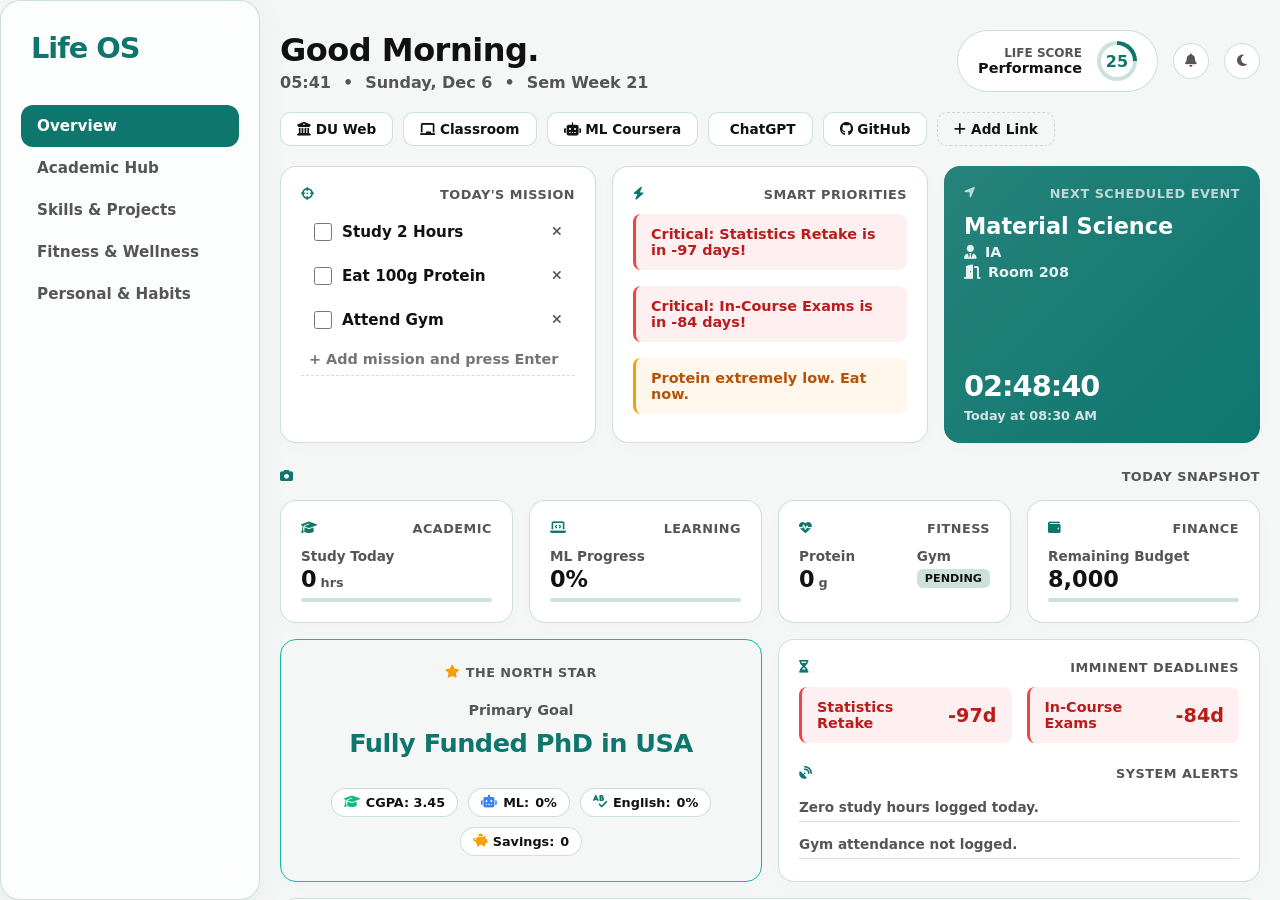
==== commit 0a75a3c4: "Update index.html" ====
--- a/index.html
+++ b/index.html
@@ -15,103 +15,84 @@
             --danger: #EF4444;
             --accent: #F59E0B;
             --surface-hover: rgba(15, 118, 110, 0.05);
-            --radius-lg: 18px;
-        }
-
-        .dash-grid { display: grid; grid-template-columns: repeat(12, 1fr); gap: 20px; margin-top: 15px; }
-        .col-3 { grid-column: span 3; }
-        .col-4 { grid-column: span 4; }
-        .col-6 { grid-column: span 6; }
-        .col-8 { grid-column: span 8; }
-        .col-12 { grid-column: span 12; }
-
+            --radius-lg: 16px;
+        }
+
+        /* Minimal Linear-style layout tweaks */
+        body { font-family: -apple-system, BlinkMacSystemFont, "Segoe UI", Roboto, Helvetica, Arial, sans-serif; background-color: var(--bg); color: var(--text-main); }
+        .dash-grid { display: grid; grid-template-columns: repeat(12, 1fr); gap: 16px; margin-top: 15px; }
+        .col-3 { grid-column: span 3; } .col-4 { grid-column: span 4; } .col-6 { grid-column: span 6; } .col-8 { grid-column: span 8; } .col-12 { grid-column: span 12; }
         @media (max-width: 1200px) { .col-3, .col-4 { grid-column: span 6; } .col-6, .col-8 { grid-column: span 12; } }
         @media (max-width: 768px) { .col-3, .col-4, .col-6, .col-8, .col-12 { grid-column: span 12; } }
 
-        .glass-card { background: var(--surface); backdrop-filter: blur(12px); border: 1px solid var(--border); border-radius: var(--radius-lg); padding: 22px; box-shadow: 0 8px 32px rgba(0,0,0,0.04); transition: 0.3s; display: flex; flex-direction: column;}
-        .glass-card:hover { box-shadow: 0 12px 40px rgba(15, 118, 110, 0.08); transform: translateY(-2px); }
-        .clickable-card { cursor: pointer; text-decoration: none; color: inherit; }
+        .os-card { background: var(--surface-solid); border: 1px solid var(--border); border-radius: var(--radius-lg); padding: 20px; transition: 0.2s ease; display: flex; flex-direction: column; position: relative; overflow: hidden; box-shadow: 0 4px 20px rgba(0,0,0,0.015); }
+        .os-card:hover { border-color: rgba(15, 118, 110, 0.3); box-shadow: 0 6px 24px rgba(0,0,0,0.03); }
+        .card-header { font-size: 0.8rem; font-weight: 700; color: var(--text-muted); text-transform: uppercase; letter-spacing: 0.5px; margin-bottom: 12px; display: flex; align-items: center; justify-content: space-between; }
+        .card-header i { margin-right: 6px; color: var(--primary); }
+
+        /* Typography & Metrics */
+        .metric-title { font-size: 0.85rem; font-weight: 600; color: var(--text-muted); margin-bottom: 2px;}
+        .metric-value { font-size: 1.4rem; font-weight: 800; color: var(--text-main); display: flex; align-items: baseline; gap: 4px; }
+        .metric-value small { font-size: 0.8rem; font-weight: 600; color: var(--text-muted); }
         
-        .sec-title { font-size: 1.15rem; font-weight: 800; color: var(--primary); margin-bottom: 15px; display: flex; align-items: center; justify-content: space-between; border-bottom: 1px solid var(--border); padding-bottom: 10px; }
-        .sec-title i { margin-right: 8px; }
-
-        /* Header Details */
-        .greeting-text { font-size: 1.8rem; font-weight: 900; color: var(--primary); }
-        .live-clock { font-size: 1.3rem; font-weight: 900; color: var(--text-main); font-variant-numeric: tabular-nums;}
-        .live-date { font-size: 0.95rem; font-weight: 700; color: var(--text-muted); }
-        .week-info { font-size: 0.85rem; font-weight: 700; color: var(--text-muted); margin-top: 5px; display: flex; gap: 10px; }
-
-        /* Quick Links Top Bar */
-        .top-links-wrapper { display: flex; gap: 15px; overflow-x: auto; padding-bottom: 10px; scrollbar-width: none; }
-        .top-link-group { display: flex; align-items: center; gap: 8px; padding: 10px 15px; background: var(--surface-solid); border: 1px solid var(--border); border-radius: 12px; }
-        .top-link-title { font-size: 0.75rem; font-weight: 800; color: var(--primary); text-transform: uppercase; padding-right: 10px; border-right: 2px solid var(--border); }
-        .q-link-box { display: inline-flex; align-items: center; background: rgba(15,118,110,0.05); border-radius: 8px; overflow: hidden; transition: 0.2s; }
-        .q-link-box:hover { transform: translateY(-2px); background: rgba(15,118,110,0.1); }
-        .q-link { padding: 6px 10px; font-size: 0.8rem; font-weight: 700; color: var(--text-main); text-decoration: none; display: flex; align-items: center; gap: 6px; }
-        .q-link:hover { color: var(--primary); }
-
-        /* Focus Card */
-        .focus-wrapper { position: relative; width: 100%; max-width: 600px; margin: 0 auto; text-align: center; }
-        .focus-input { width: 100%; padding: 10px 10px 30px 10px; border: none; border-bottom: 2px dashed var(--border); background: transparent; font-size: 1.3rem; font-weight: 800; color: var(--text-main); outline: none; transition: 0.3s; text-align: center; }
-        .focus-input:focus { border-bottom-color: var(--primary); }
-        .focus-actions { position: absolute; right: 0; bottom: 5px; display: flex; gap: 8px; font-size: 0.75rem; }
-        .focus-char-count { position: absolute; left: 0; bottom: 5px; font-size: 0.75rem; color: var(--text-muted); font-weight: 700; }
-        .btn-text { background: none; border: none; color: var(--primary); font-weight: 800; cursor: pointer; }
-        .btn-text:hover { text-decoration: underline; }
-
-        /* Smart Reminders - Aggressive Tone */
-        .reminder-list { display: flex; flex-direction: column; gap: 10px; overflow-y: auto; max-height: 250px; }
-        .reminder-item { display: flex; align-items: center; gap: 12px; padding: 15px; background: rgba(15, 118, 110, 0.05); border-left: 4px solid var(--primary); border-radius: 0 10px 10px 0; font-weight: 800; font-size: 0.95rem; line-height: 1.4;}
-        .reminder-item.warning { border-left-color: var(--accent); background: rgba(245, 158, 11, 0.1); color: #b45309; }
-        .reminder-item.danger { border-left-color: var(--danger); background: rgba(239, 68, 68, 0.1); color: #b91c1c; }
-        .reminder-item.danger i { animation: shake 1s infinite; }
-
-        @keyframes shake { 0%, 100% {transform: translateX(0);} 25% {transform: translateX(-3px);} 75% {transform: translateX(3px);} }
-
-        /* Deadlines */
-        .deadline-list { display: flex; flex-direction: column; gap: 10px; }
-        .deadline-item { display: flex; justify-content: space-between; align-items: center; padding: 12px; background: var(--surface-solid); border: 1px solid var(--border); border-radius: 10px; transition: 0.3s; }
-        .dl-name { font-weight: 800; font-size: 0.9rem; }
-        .dl-days { font-size: 1.2rem; font-weight: 900; }
+        .prog-slim { width: 100%; height: 4px; background: var(--border); border-radius: 2px; margin-top: 6px; overflow: hidden; }
+        .prog-slim-fill { height: 100%; background: var(--primary); transition: 0.4s ease; }
+
+        /* Header & Life Score */
+        .hero-header { display: flex; justify-content: space-between; align-items: flex-end; padding: 10px 0 20px 0; }
+        .greeting { font-size: 2rem; font-weight: 800; letter-spacing: -0.5px; color: var(--text-main); margin-bottom: 4px; }
+        .time-date { font-size: 1rem; font-weight: 600; color: var(--text-muted); display: flex; gap: 12px; align-items: center; }
+        .life-score-wrapper { display: flex; align-items: center; gap: 15px; background: var(--surface-solid); padding: 10px 20px; border-radius: 50px; border: 1px solid var(--border); }
+        .ls-circle { width: 40px; height: 40px; border-radius: 50%; display: flex; align-items: center; justify-content: center; font-weight: 800; font-size: 1rem; background: conic-gradient(var(--primary) calc(var(--score) * 1%), var(--border) 0); color: var(--primary); position: relative; }
+        .ls-circle::before { content: ""; position: absolute; inset: 4px; border-radius: 50%; background: var(--surface-solid); }
+        .ls-circle span { position: relative; z-index: 1; }
+
+        /* Daily Mission Checklist */
+        .mission-list { list-style: none; padding: 0; margin: 0; display: flex; flex-direction: column; gap: 8px; }
+        .mission-item { display: flex; align-items: center; gap: 10px; font-size: 0.95rem; font-weight: 600; padding: 8px 12px; border-radius: 8px; transition: 0.2s; border: 1px solid transparent; cursor: pointer; }
+        .mission-item:hover { background: var(--surface-hover); border-color: var(--border); }
+        .mission-item.done { text-decoration: line-through; color: var(--text-muted); opacity: 0.7; }
+        .mission-check { width: 18px; height: 18px; accent-color: var(--primary); cursor: pointer; }
+        .add-mission-input { width: 100%; border: none; background: transparent; font-size: 0.9rem; font-weight: 600; color: var(--text-main); outline: none; padding: 8px; margin-top: 5px; border-bottom: 1px dashed var(--border); transition: 0.2s; }
+        .add-mission-input:focus { border-bottom-color: var(--primary); }
+
+        /* Priority & Alerts */
+        .priority-item { padding: 12px 15px; border-radius: 8px; font-weight: 700; font-size: 0.9rem; margin-bottom: 8px; display: flex; align-items: center; gap: 10px; }
+        .pri-critical { background: rgba(239, 68, 68, 0.08); color: #b91c1c; border-left: 3px solid var(--danger); }
+        .pri-warning { background: rgba(245, 158, 11, 0.08); color: #b45309; border-left: 3px solid var(--accent); }
+        .pri-info { background: rgba(15, 118, 110, 0.08); color: var(--primary); border-left: 3px solid var(--primary); }
+
+        /* Next Class */
+        .next-class-card { background: linear-gradient(135deg, rgba(15, 118, 110, 0.9) 0%, rgba(15, 118, 110, 1) 100%); color: white; border: none; }
+        .nc-title { font-size: 1.4rem; font-weight: 800; margin-bottom: 5px; }
+        .nc-detail { font-size: 0.9rem; font-weight: 600; opacity: 0.9; display: flex; align-items: center; gap: 8px; margin-bottom: 4px; }
+        .nc-countdown { margin-top: auto; font-size: 1.8rem; font-weight: 900; letter-spacing: -1px; }
+
+        /* North Star */
+        .north-star { background: var(--bg); border: 1px solid var(--primary-light); padding: 25px; border-radius: var(--radius-lg); text-align: center; }
+        .ns-goal { font-size: 1.6rem; font-weight: 900; color: var(--primary); letter-spacing: -0.5px; margin: 10px 0; }
+        .ns-pill-container { display: flex; flex-wrap: wrap; justify-content: center; gap: 10px; margin-top: 20px; }
+        .ns-pill { padding: 6px 12px; background: var(--surface-solid); border: 1px solid var(--border); border-radius: 20px; font-size: 0.8rem; font-weight: 700; color: var(--text-main); display: flex; align-items: center; gap: 6px; }
+
+        /* Quick Links */
+        .q-links { display: flex; gap: 10px; overflow-x: auto; scrollbar-width: none; padding-bottom: 5px; }
+        .q-tag { padding: 8px 16px; background: var(--surface-solid); border: 1px solid var(--border); border-radius: 10px; font-size: 0.85rem; font-weight: 600; color: var(--text-main); text-decoration: none; transition: 0.2s; white-space: nowrap; }
+        .q-tag:hover { border-color: var(--primary); color: var(--primary); transform: translateY(-1px); }
+
+        /* Utilities */
+        .grid-2 { display: grid; grid-template-columns: 1fr 1fr; gap: 15px; }
+        .grid-4 { display: grid; grid-template-columns: repeat(4, 1fr); gap: 15px; }
+        .badge { padding: 3px 8px; border-radius: 6px; font-size: 0.7rem; font-weight: 800; text-transform: uppercase; }
+        .badge-green { background: rgba(16, 185, 129, 0.1); color: #10B981; }
+        .badge-red { background: rgba(239, 68, 68, 0.1); color: #EF4444; }
         
-        .dl-safe { border-left: 4px solid #10B981; }
-        .dl-warn { border-left: 4px solid #F59E0B; background: rgba(245,158,11,0.05); }
-        .dl-danger { border-left: 4px solid #EF4444; background: rgba(239,68,68,0.05); }
-        .dl-danger .dl-days { color: #EF4444; animation: pulse 2s infinite; }
-        @keyframes pulse { 0% { opacity: 1; } 50% { opacity: 0.5; } 100% { opacity: 1; } }
-
-        /* Summaries & Reports */
-        .summary-grid { display: grid; grid-template-columns: repeat(2, 1fr); gap: 10px; flex: 1; }
-        .sum-box { padding: 10px; background: var(--surface-solid); border: 1px solid var(--border); border-radius: 10px; display: flex; flex-direction: column; justify-content: center; }
-        .sum-label { font-size: 0.7rem; font-weight: 800; color: var(--text-muted); text-transform: uppercase; margin-bottom: 4px; }
-        .sum-val { font-size: 1rem; font-weight: 900; color: var(--text-main); display: flex; align-items: baseline; gap: 4px;}
-        .sum-val small { font-size: 0.7rem; color: var(--text-muted); font-weight: 700; }
-        .view-details { font-size: 0.75rem; font-weight: 800; color: var(--primary); text-align: right; margin-top: 10px; display: block; text-decoration: none; }
-        .view-details:hover { text-decoration: underline; }
-
-        /* Tasks */
-        .task-input-row { display: flex; gap: 8px; margin-bottom: 15px; }
-        .task-input { flex: 1; padding: 10px; border: 1px solid var(--border); border-radius: 8px; font-weight: 600; font-size: 0.9rem; background: var(--surface-solid); outline: none; }
-        .task-tag { padding: 10px; border-radius: 8px; border: 1px solid var(--border); font-size: 0.85rem; font-weight: 700; background: var(--surface-solid); }
-        .task-list { list-style: none; padding: 0; display: flex; flex-direction: column; gap: 8px; max-height: 300px; overflow-y: auto; }
-        .task-item { display: flex; justify-content: space-between; align-items: center; padding: 12px; background: var(--surface-solid); border: 1px solid var(--border); border-radius: 8px; transition: 0.2s; }
-        .task-item:hover { border-color: var(--primary); }
-        .task-item.completed { opacity: 0.6; background: rgba(0,0,0,0.02); }
-        .task-item.completed .task-text { text-decoration: line-through; color: var(--text-muted); }
-        .task-text { font-weight: 700; font-size: 0.95rem; flex: 1; margin: 0 10px; cursor: pointer; }
-        .tag-badge { padding: 4px 8px; border-radius: 6px; font-size: 0.7rem; font-weight: 800; text-transform: uppercase; }
-        .tag-Academic { background: rgba(15,118,110,0.1); color: var(--primary); }
-        .tag-Learning { background: rgba(59,130,246,0.1); color: #3B82F6; }
-        .tag-Fitness { background: rgba(239,68,68,0.1); color: #EF4444; }
-        .tag-Personal { background: rgba(245,158,11,0.1); color: #F59E0B; }
-
-        .prog-bg { width: 100%; height: 6px; background: var(--border); border-radius: 3px; overflow: hidden; margin-top: 5px; }
-        .prog-fill { height: 100%; background: var(--primary); transition: 0.3s; }
+        .btn-icon { background: var(--surface-solid); border: 1px solid var(--border); width: 36px; height: 36px; border-radius: 50%; display: flex; justify-content: center; align-items: center; cursor: pointer; color: var(--text-muted); transition: 0.2s; }
+        .btn-icon:hover { color: var(--primary); border-color: var(--primary); }
     </style>
 </head>
 <body>
     <aside id="sidebar" class="glass">
-        <div style="padding: 10px; margin-bottom: 20px;"><h2 style="color: var(--primary); font-weight: 900; font-size: 1.8rem;">Life OS</h2></div>
+        <div style="padding: 10px; margin-bottom: 20px;"><h2 style="color: var(--primary); font-weight: 900; font-size: 1.8rem; letter-spacing: -1px;">Life OS</h2></div>
         <nav>
             <a href="index.html" class="nav-item active">Overview</a>
             <a href="academic.html" class="nav-item">Academic Hub</a>
@@ -121,173 +102,168 @@
         </nav>
     </aside>
 
-    <main id="main-content">
+    <main id="main-content" style="max-width: 1400px; margin: 0 auto;">
         
-        <!-- SECTION 1: Header -->
-        <header class="glass" style="display: flex; justify-content: space-between; align-items: center;">
+        <!-- 1. Hero Section -->
+        <div class="hero-header">
             <div>
-                <div class="greeting-text" id="greeting">Good Morning!</div>
-                <div style="display: flex; gap: 15px; align-items: baseline; margin-top: 5px;">
-                    <span class="live-clock" id="clock">--:--:--</span>
-                    <span class="live-date" id="date">--</span>
-                </div>
-                <div class="week-info">
-                    <span id="current-day">--</span> •
-                    <span id="current-week">Week --</span> •
-                    <span id="sem-week">Semester Week --</span>
-                </div>
-            </div>
-            <div style="display: flex; gap: 10px;">
-                <button id="btn-notify" class="btn btn-outline" style="width: auto; padding: 10px 15px; border-color: var(--danger); color: var(--danger);" onclick="enableNotifications()"><i class="fas fa-bell"></i> Enable Alerts</button>
-                <button id="theme-toggle" class="btn btn-outline" style="width: auto; padding: 10px 15px;"><i class="fas fa-moon"></i></button>
-            </div>
-        </header>
-
-        <!-- SECTION 2: Quick Links (Beautiful Top Bar) -->
-        <div class="glass-card" style="margin-top: 15px; padding: 15px 22px;">
-            <div style="display: flex; justify-content: space-between; align-items: center; margin-bottom: 10px;">
-                <span style="font-weight: 800; color: var(--text-muted); text-transform: uppercase; font-size: 0.8rem;"><i class="fas fa-link"></i> Quick Links</span>
-                <button class="btn-text" onclick="addLinkPrompt()"><i class="fas fa-plus"></i> Add Link</button>
-            </div>
-            <div class="top-links-wrapper" id="links-container">
-                <!-- JS Populated -->
+                <div class="greeting" id="greeting">Good Morning.</div>
+                <div class="time-date">
+                    <span id="clock" style="font-variant-numeric: tabular-nums;">--:--</span>
+                    <span>•</span>
+                    <span id="date-text">--</span>
+                    <span>•</span>
+                    <span id="sem-week">Sem Week --</span>
+                </div>
+            </div>
+            <div style="display: flex; gap: 15px; align-items: center;">
+                <div class="life-score-wrapper">
+                    <div style="display: flex; flex-direction: column; align-items: flex-end;">
+                        <span style="font-size: 0.75rem; font-weight: 700; color: var(--text-muted); text-transform: uppercase;">Life Score</span>
+                        <span style="font-size: 0.9rem; font-weight: 800; color: var(--text-main);">Performance</span>
+                    </div>
+                    <div class="ls-circle" id="life-score-circle" style="--score: 0;"><span id="life-score-val">0</span></div>
+                </div>
+                <button class="btn-icon" onclick="enableNotifications()" title="Enable Smart Alerts" id="btn-notify"><i class="fas fa-bell"></i></button>
+                <button class="btn-icon" id="theme-toggle" title="Toggle Theme"><i class="fas fa-moon"></i></button>
             </div>
         </div>
 
+        <!-- 4. Quick Links -->
+        <div class="q-links" id="quick-links-container">
+            <a href="https://du.ac.bd" target="_blank" class="q-tag"><i class="fas fa-university"></i> DU Web</a>
+            <a href="https://classroom.google.com" target="_blank" class="q-tag"><i class="fas fa-chalkboard"></i> Classroom</a>
+            <a href="https://coursera.org" target="_blank" class="q-tag"><i class="fas fa-robot"></i> ML Coursera</a>
+            <a href="https://chat.openai.com" target="_blank" class="q-tag"><i class="fas fa-sparkles"></i> ChatGPT</a>
+            <a href="https://github.com" target="_blank" class="q-tag"><i class="fab fa-github"></i> GitHub</a>
+            <button class="q-tag" style="background:transparent; border-style:dashed;" onclick="addLinkPrompt()"><i class="fas fa-plus"></i> Add Link</button>
+        </div>
+
         <div class="dash-grid">
             
-            <!-- SECTION 3: Today's Focus -->
-            <div class="glass-card col-12" style="background: linear-gradient(135deg, rgba(15, 118, 110, 0.05) 0%, rgba(0,0,0,0) 100%);">
-                <div class="focus-wrapper">
-                    <div style="font-size: 0.85rem; font-weight: 800; color: var(--primary); text-transform: uppercase; margin-bottom: 5px;"><i class="fas fa-crosshairs"></i> Today's Main Focus</div>
-                    <input type="text" id="daily-focus" class="focus-input" placeholder="What is your primary goal for today?" maxlength="60" oninput="updateFocusCount()">
-                    <span class="focus-char-count" id="focus-count">0/60</span>
-                    <div class="focus-actions">
-                        <button class="btn-text" onclick="saveFocus()" id="btn-save-focus">Save</button>
-                        <button class="btn-text" onclick="clearFocus()" style="color: var(--text-muted);">Clear</button>
+            <!-- 2. Today's Mission -->
+            <div class="os-card col-4">
+                <div class="card-header"><i class="fas fa-crosshairs"></i> Today's Mission</div>
+                <ul class="mission-list" id="mission-list"></ul>
+                <input type="text" id="mission-input" class="add-mission-input" placeholder="+ Add mission and press Enter" onkeypress="handleMissionEnter(event)">
+            </div>
+
+            <!-- 3. Smart Priorities -->
+            <div class="os-card col-4">
+                <div class="card-header"><i class="fas fa-bolt"></i> Smart Priorities</div>
+                <div id="priorities-container" style="display: flex; flex-direction: column; gap: 8px;">
+                    <!-- Auto Generated -->
+                </div>
+            </div>
+
+            <!-- 6. Next Class -->
+            <div class="os-card col-4 next-class-card" id="next-class-card">
+                <div class="card-header" style="color: rgba(255,255,255,0.7);"><i class="fas fa-location-arrow" style="color: rgba(255,255,255,0.7);"></i> Next Scheduled Event</div>
+                <div class="nc-title" id="nc-name">Loading...</div>
+                <div class="nc-detail"><i class="fas fa-user-tie"></i> <span id="nc-teacher">--</span></div>
+                <div class="nc-detail"><i class="fas fa-door-open"></i> <span id="nc-room">--</span></div>
+                <div class="nc-countdown" id="nc-countdown">--:--:--</div>
+                <div style="font-size: 0.8rem; font-weight: 600; opacity: 0.8; margin-top: 5px;" id="nc-time-text">--</div>
+            </div>
+
+            <!-- 5. Today Snapshot -->
+            <div class="col-12"><div class="card-header" style="margin: 10px 0 0 0;"><i class="fas fa-camera"></i> Today Snapshot</div></div>
+            
+            <a href="academic.html" style="text-decoration: none;" class="os-card col-3">
+                <div class="card-header"><i class="fas fa-graduation-cap"></i> Academic</div>
+                <div class="metric-title">Study Today</div>
+                <div class="metric-value" id="snap-study">0 <small>hrs</small></div>
+                <div class="prog-slim"><div class="prog-slim-fill" id="snap-study-bar" style="width: 0%;"></div></div>
+            </a>
+
+            <a href="skills.html" style="text-decoration: none;" class="os-card col-3">
+                <div class="card-header"><i class="fas fa-laptop-code"></i> Learning</div>
+                <div class="metric-title">ML Progress</div>
+                <div class="metric-value" id="snap-ml-pct">0%</div>
+                <div class="prog-slim"><div class="prog-slim-fill" id="snap-ml-bar" style="width: 0%; background: #3B82F6;"></div></div>
+            </a>
+
+            <a href="health.html" style="text-decoration: none;" class="os-card col-3">
+                <div class="card-header"><i class="fas fa-heart-pulse"></i> Fitness</div>
+                <div style="display: flex; justify-content: space-between;">
+                    <div>
+                        <div class="metric-title">Protein</div>
+                        <div class="metric-value" id="snap-pro">0 <small>g</small></div>
                     </div>
-                </div>
-            </div>
-
-            <!-- SECTION 4: Live Summaries -->
-            <div class="col-12"><div class="sec-title" style="border:none; margin-bottom:0; padding:0;"><span><i class="fas fa-chart-pie"></i> Live Summaries</span></div></div>
-
-            <a href="academic.html" class="glass-card col-3 clickable-card">
-                <div style="font-weight: 900; margin-bottom: 12px; color: var(--primary);"><i class="fas fa-graduation-cap"></i> Academic</div>
-                <div class="summary-grid">
-                    <div class="sum-box" style="grid-column: span 2;"><span class="sum-label">Semester Progress</span>
-                        <span class="sum-val" id="sum-sem-pct">0%</span>
-                        <div class="prog-bg"><div class="prog-fill" id="sum-sem-bar" style="width: 0%;"></div></div>
+                    <div>
+                        <div class="metric-title">Gym</div>
+                        <div class="metric-value" id="snap-gym" style="font-size: 1rem; margin-top: 5px;">-</div>
                     </div>
-                    <div class="sum-box"><span class="sum-label">Next Class</span><span class="sum-val" id="sum-next-class" style="font-size: 0.85rem; line-height: 1.2;">None</span></div>
-                    <div class="sum-box"><span class="sum-label">Exams</span><span class="sum-val" id="sum-next-exam" style="font-size: 0.85rem; line-height: 1.2;">-</span></div>
-                </div>
-                <span class="view-details">View Details →</span>
+                </div>
             </a>
 
-            <a href="skills.html" class="glass-card col-3 clickable-card">
-                <div style="font-weight: 900; margin-bottom: 12px; color: #3B82F6;"><i class="fas fa-laptop-code"></i> Learning</div>
-                <div class="summary-grid">
-                    <div class="sum-box" style="grid-column: span 2;">
-                        <span class="sum-label">Machine Learning</span>
-                        <span class="sum-val" id="sum-ml-pct">0% <small>Done</small></span>
-                        <div class="prog-bg"><div class="prog-fill" id="sum-ml-bar" style="width: 0%; background: #3B82F6;"></div></div>
-                    </div>
-                    <div class="sum-box" style="grid-column: span 2;">
-                        <span class="sum-label">Grammar Course</span>
-                        <span class="sum-val" id="sum-gr-pct">0% <small>Done</small></span>
-                        <div class="prog-bg"><div class="prog-fill" id="sum-gr-bar" style="width: 0%; background: #3B82F6;"></div></div>
-                    </div>
-                </div>
-                <span class="view-details" style="color: #3B82F6;">View Details →</span>
+            <a href="personal.html" style="text-decoration: none;" class="os-card col-3">
+                <div class="card-header"><i class="fas fa-wallet"></i> Finance</div>
+                <div class="metric-title">Remaining Budget</div>
+                <div class="metric-value" id="snap-budget">0 <small>BDT</small></div>
+                <div class="prog-slim"><div class="prog-slim-fill" id="snap-bdg-bar" style="width: 0%; background: #F59E0B;"></div></div>
             </a>
 
-            <a href="health.html" class="glass-card col-3 clickable-card">
-                <div style="font-weight: 900; margin-bottom: 12px; color: #EF4444;"><i class="fas fa-heart-pulse"></i> Fitness</div>
-                <div class="summary-grid">
-                    <div class="sum-box" style="grid-column: span 2;"><span class="sum-label">Today's Gym</span><span class="sum-val" id="sum-gym">Pending</span></div>
-                    <div class="sum-box"><span class="sum-label">Calories</span><span class="sum-val" id="sum-cal">0 <small>kcal</small></span></div>
-                    <div class="sum-box"><span class="sum-label">Protein</span><span class="sum-val" id="sum-pro">0 <small>g</small></span></div>
-                    <div class="sum-box"><span class="sum-label">Sleep</span><span class="sum-val" id="sum-slp">0 <small>hrs</small></span></div>
-                </div>
-                <span class="view-details" style="color: #EF4444;">View Details →</span>
-            </a>
-
-            <a href="personal.html" class="glass-card col-3 clickable-card">
-                <div style="font-weight: 900; margin-bottom: 12px; color: #F59E0B;"><i class="fas fa-wallet"></i> Personal</div>
-                <div class="summary-grid">
-                    <div class="sum-box" style="grid-column: span 2;">
-                        <span class="sum-label">Remaining Budget</span>
-                        <span class="sum-val" id="sum-budget" style="color: #F59E0B;">0 <small>BDT</small></span>
-                        <div class="prog-bg"><div class="prog-fill" id="sum-bdg-bar" style="width: 0%; background: #F59E0B;"></div></div>
-                    </div>
-                    <div class="sum-box" style="grid-column: span 2;"><span class="sum-label">Today's Expense</span><span class="sum-val" id="sum-exp-today" style="color: #EF4444;">0 <small>BDT</small></span></div>
-                </div>
-                <span class="view-details" style="color: #F59E0B;">View Details →</span>
-            </a>
-
-            <!-- SECTION 5: Smart Reminders (Aggressive Tone) -->
-            <div class="glass-card col-8">
-                <div class="sec-title"><span><i class="fas fa-bell"></i> System Diagnostics & Alerts</span></div>
-                <div class="reminder-list" id="reminders-container">
-                    <!-- JS Populated -->
-                </div>
-            </div>
-
-            <!-- SECTION 6: Deadlines -->
-            <div class="glass-card col-4">
-                <div class="sec-title"><span><i class="fas fa-hourglass-half"></i> Deadlines</span></div>
-                <div class="deadline-list" id="deadlines-container">
-                    <!-- JS Populated -->
-                </div>
-            </div>
-
-            <!-- SECTION 7: Today's Tasks -->
-            <div class="glass-card col-12">
-                <div class="sec-title" style="justify-content: space-between;">
-                    <span><i class="fas fa-tasks"></i> Today's Tasks</span>
-                    <span style="font-size: 0.8rem; font-weight: 800; color: var(--text-muted);" id="task-progress-text">0/0</span>
-                </div>
-                <div class="prog-bg" style="margin-top: -10px; margin-bottom: 15px;"><div class="prog-fill" id="task-prog-bar" style="width: 0%;"></div></div>
-                
-                <form class="task-input-row" onsubmit="addTask(event)">
-                    <input type="text" id="task-input" class="task-input" placeholder="Add a new task..." required>
-                    <select id="task-tag" class="task-tag">
+            <!-- 12. North Star Card -->
+            <div class="os-card col-6 north-star">
+                <div class="card-header" style="justify-content: center;"><i class="fas fa-star" style="color: #F59E0B;"></i> The North Star</div>
+                <div style="font-size: 0.9rem; font-weight: 700; color: var(--text-muted); margin-top: 10px;">Primary Goal</div>
+                <div class="ns-goal">Fully Funded PhD in USA</div>
+                <div class="ns-pill-container">
+                    <div class="ns-pill"><i class="fas fa-graduation-cap" style="color: #10B981;"></i> CGPA: 3.45</div>
+                    <div class="ns-pill"><i class="fas fa-robot" style="color: #3B82F6;"></i> ML: <span id="ns-ml">0%</span></div>
+                    <div class="ns-pill"><i class="fas fa-spell-check" style="color: var(--primary);"></i> English: <span id="ns-gr">0%</span></div>
+                    <div class="ns-pill"><i class="fas fa-piggy-bank" style="color: #F59E0B;"></i> Savings: <span id="ns-sav">0</span></div>
+                </div>
+            </div>
+
+            <!-- 7 & 8. Deadlines and Alerts -->
+            <div class="os-card col-6" style="display: flex; flex-direction: column; gap: 15px;">
+                <div>
+                    <div class="card-header"><i class="fas fa-hourglass-half"></i> Imminent Deadlines</div>
+                    <div id="deadlines-container" class="grid-2"></div>
+                </div>
+                <div style="flex: 1; overflow-y: auto;">
+                    <div class="card-header"><i class="fas fa-satellite-dish"></i> System Alerts</div>
+                    <div id="alerts-container" style="display: flex; flex-direction: column; gap: 8px;"></div>
+                </div>
+            </div>
+
+            <!-- 9. Today's Tasks -->
+            <div class="os-card col-12">
+                <div class="card-header"><i class="fas fa-list-check"></i> Secondary Tasks</div>
+                <form class="form-row" onsubmit="addTask(event)" style="margin-bottom: 15px;">
+                    <input type="text" id="task-input" class="form-control" placeholder="Quick add task..." required style="flex: 1; border-color: transparent; background: var(--bg);">
+                    <select id="task-tag" class="form-control" style="width: auto; background: var(--bg); border: none;">
                         <option value="Academic">Academic</option>
                         <option value="Learning">Learning</option>
                         <option value="Fitness">Fitness</option>
                         <option value="Personal">Personal</option>
                     </select>
-                    <button type="submit" class="btn btn-primary" style="padding: 10px 15px; border-radius: 8px;"><i class="fas fa-plus"></i></button>
+                    <button type="submit" class="btn-icon" style="background: var(--primary); color: white; border: none;"><i class="fas fa-plus"></i></button>
                 </form>
-
-                <ul class="task-list" id="task-list">
-                    <!-- JS Populated -->
-                </ul>
-            </div>
-
-            <!-- SECTION 8: Performance Reports (Weekly & Monthly) -->
-            <div class="col-12"><div class="sec-title" style="border:none; margin-bottom:0;"><span><i class="fas fa-chart-bar"></i> Performance Reports</span></div></div>
-            
-            <div class="glass-card col-6">
-                <div class="sec-title" style="font-size: 1rem;"><i class="fas fa-calendar-week"></i> 7-Day Summary</div>
-                <div class="summary-grid">
-                    <div class="sum-box"><span class="sum-label">Avg Calories</span><span class="sum-val" id="rep-w-cal">0</span></div>
-                    <div class="sum-box"><span class="sum-label">Avg Protein</span><span class="sum-val" id="rep-w-pro">0g</span></div>
-                    <div class="sum-box"><span class="sum-label">Avg Sleep</span><span class="sum-val" id="rep-w-slp">0h</span></div>
-                    <div class="sum-box"><span class="sum-label">Total Spent</span><span class="sum-val" id="rep-w-spent" style="color:var(--danger);">0</span></div>
-                </div>
-            </div>
-
-            <div class="glass-card col-6" style="background: rgba(15, 118, 110, 0.05); border-color: var(--primary);">
-                <div class="sec-title" style="font-size: 1rem;"><i class="fas fa-calendar-alt"></i> Monthly Aggregate</div>
-                <div class="summary-grid">
-                    <div class="sum-box"><span class="sum-label">Total Gym Days</span><span class="sum-val" id="rep-m-gym" style="color:var(--primary);">0</span></div>
-                    <div class="sum-box"><span class="sum-label">Learning Items</span><span class="sum-val" id="rep-m-lms" style="color:#3B82F6;">0</span></div>
-                    <div class="sum-box"><span class="sum-label">Saved Money</span><span class="sum-val" id="rep-m-saved" style="color:#10B981;">0</span></div>
-                    <div class="sum-box"><span class="sum-label">Money Spent</span><span class="sum-val" id="rep-m-spent" style="color:var(--danger);">0</span></div>
-                </div>
-                <div style="margin-top: 10px; font-size: 0.8rem; font-weight: 700; color: var(--text-main); text-align: center;" id="rep-m-ai">Keep pushing! Consistency is key.</div>
+                <div style="display: grid; grid-template-columns: repeat(auto-fill, minmax(250px, 1fr)); gap: 10px;" id="task-list"></div>
+            </div>
+
+            <!-- 10 & 11. Compact Summaries -->
+            <div class="os-card col-6">
+                <div class="card-header"><i class="fas fa-calendar-week"></i> 7-Day Performance</div>
+                <div class="grid-4">
+                    <div><div class="metric-title">Study</div><div class="metric-value" style="font-size:1.1rem;" id="sum-w-study">0h</div></div>
+                    <div><div class="metric-title">Protein</div><div class="metric-value" style="font-size:1.1rem;" id="sum-w-pro">0g</div></div>
+                    <div><div class="metric-title">Sleep</div><div class="metric-value" style="font-size:1.1rem;" id="sum-w-slp">0h</div></div>
+                    <div><div class="metric-title">Spent</div><div class="metric-value" style="font-size:1.1rem; color:var(--danger);" id="sum-w-spent">0</div></div>
+                </div>
+            </div>
+
+            <div class="os-card col-6">
+                <div class="card-header"><i class="fas fa-calendar-alt"></i> Month to Date</div>
+                <div class="grid-4">
+                    <div><div class="metric-title">Gym Days</div><div class="metric-value" style="font-size:1.1rem;" id="sum-m-gym">0</div></div>
+                    <div><div class="metric-title">LMS Items</div><div class="metric-value" style="font-size:1.1rem;" id="sum-m-lms">0</div></div>
+                    <div><div class="metric-title">Avg Study</div><div class="metric-value" style="font-size:1.1rem;" id="sum-m-study">0h</div></div>
+                    <div><div class="metric-title">Score</div><div class="metric-value" style="font-size:1.1rem; color:var(--primary);" id="sum-m-score">0%</div></div>
+                </div>
             </div>
 
         </div>
@@ -295,387 +271,374 @@
 
     <script src="js/app.js"></script>
     <script>
-        // --- Safely calculate the local date string (YYYY-MM-DD) to prevent timezone bugs ---
+        // --- Core Utilities & Dates ---
         function getLocalDateStr(d) {
             const tzOffset = d.getTimezoneOffset() * 60000;
             return new Date(d.getTime() - tzOffset).toISOString().split('T')[0];
         }
-
         const now = new Date();
         const todayStr = getLocalDateStr(now);
-        
-        // --- Correct Database Keys Restored ---
+
+        // --- Database Connections ---
         const fDB = JSON.parse(localStorage.getItem('lifeos_fitness_db')) || { weight:[], gym:[], nutrition:[], sleep:[] };
         const pDB = JSON.parse(localStorage.getItem('lifeos_personal_db')) || { budget: 8000, expenses: [], savings: [], habits: [] };
         const lDB = JSON.parse(localStorage.getItem('lifeos_lms_v1')) || { checkedItems: {}, history: [] };
         const aDB = JSON.parse(localStorage.getItem('lifeos_academic_db')) || { studyLogs: [] };
 
-        // --- Notification System ---
+        // --- 13. Smart Notification Engine ---
+        let notificationsEnabled = Notification.permission === "granted";
         function enableNotifications() {
-            if (!("Notification" in window)) {
-                alert("This browser does not support desktop notification");
-            } else if (Notification.permission === "granted") {
-                alert("Notifications are already enabled!");
-            } else if (Notification.permission !== "denied") {
-                Notification.requestPermission().then(permission => {
-                    if (permission === "granted") {
-                        new Notification("Life OS Alerts Enabled!", { body: "You will now receive aggressive reminders if you fall behind." });
-                        document.getElementById('btn-notify').innerHTML = '<i class="fas fa-bell-slash"></i> Silence Alerts';
+            if (!("Notification" in window)) return alert("Browser does not support notifications.");
+            if (Notification.permission === "granted") return alert("Alerts already active.");
+            Notification.requestPermission().then(p => {
+                if(p === "granted") {
+                    notificationsEnabled = true;
+                    new Notification("Life OS Active", { body: "Smart alert engine is running." });
+                }
+            });
+        }
+
+        function triggerSmartPush(id, title, body) {
+            if(!notificationsEnabled) return;
+            const lastSent = sessionStorage.getItem(`notify_${id}`);
+            const timeNow = new Date().getTime();
+            // Prevent spam: only send same notification once per 4 hours
+            if(!lastSent || (timeNow - parseInt(lastSent)) > 14400000) {
+                new Notification(title, { body });
+                sessionStorage.setItem(`notify_${id}`, timeNow.toString());
+            }
+        }
+
+        // --- Header & Hero ---
+        function updateHero() {
+            const h = now.getHours();
+            let greeting = "Good Evening.";
+            if(h < 12) greeting = "Good Morning.";
+            else if(h < 18) greeting = "Good Afternoon.";
+            document.getElementById('greeting').innerText = greeting;
+
+            document.getElementById('date-text').innerText = now.toLocaleDateString('en-US', { weekday: 'long', month: 'short', day: 'numeric' });
+            
+            const semStart = new Date('2026-07-19T00:00:00');
+            const diffWeeks = Math.floor(Math.max(0, now - semStart) / (1000 * 60 * 60 * 24 * 7)) + 1;
+            document.getElementById('sem-week').innerText = `Sem Week ${diffWeeks}`;
+        }
+
+        function updateClock() {
+            const d = new Date();
+            document.getElementById('clock').innerText = d.toLocaleTimeString('en-US', { hour12: false, hour: '2-digit', minute: '2-digit' });
+        }
+        setInterval(updateClock, 1000); updateClock();
+
+        // --- Calculate Life Score (Decision Metric) ---
+        function calculateLifeScore() {
+            let score = 0;
+            // Academic (25): Study logged today?
+            const aToday = aDB.studyLogs.find(x => x.date === todayStr);
+            if(aToday && aToday.hours >= 2) score += 25;
+            else if(aToday && aToday.hours > 0) score += 15;
+
+            // Learning (25): LMS item checked today?
+            const lToday = lDB.history.filter(x => x.rawDate === todayStr).length;
+            if(lToday >= 2) score += 25;
+            else if(lToday === 1) score += 15;
+
+            // Fitness (25): Gym or Good Protein
+            const fGym = fDB.gym.find(x => x.date === todayStr);
+            const fNut = fDB.nutrition.find(x => x.date === todayStr);
+            let fScore = 0;
+            if(fGym && fGym.attended) fScore += 15;
+            if(fNut && fNut.pro >= 80) fScore += 10;
+            score += fScore;
+
+            // Finance (25): Under daily budget allowance
+            const currentMonth = now.getMonth();
+            const monthlyExps = pDB.expenses.filter(e => new Date(e.date).getMonth() === currentMonth);
+            const spent = monthlyExps.reduce((s, e) => s + e.amount, 0);
+            const budgetPace = (pDB.budget / 30) * now.getDate();
+            if(spent <= budgetPace) score += 25;
+            else if(spent <= pDB.budget) score += 10;
+
+            document.getElementById('life-score-val').innerText = score;
+            document.getElementById('life-score-circle').style.setProperty('--score', score);
+        }
+
+        // --- 2. Today's Mission Checklist ---
+        let missions = JSON.parse(localStorage.getItem('lifeos_missions')) || [
+            { id: 1, text: "Study 2 Hours", done: false },
+            { id: 2, text: "Eat 100g Protein", done: false },
+            { id: 3, text: "Attend Gym", done: false }
+        ];
+
+        function renderMissions() {
+            const list = document.getElementById('mission-list');
+            list.innerHTML = '';
+            missions.forEach(m => {
+                list.innerHTML += `
+                    <li class="mission-item ${m.done ? 'done' : ''}" onclick="toggleMission(${m.id})">
+                        <input type="checkbox" class="mission-check" ${m.done ? 'checked' : ''} onclick="event.stopPropagation(); toggleMission(${m.id})">
+                        <span style="flex:1;">${m.text}</span>
+                        <i class="fas fa-times" style="font-size:0.8rem; color:var(--text-muted);" onclick="event.stopPropagation(); deleteMission(${m.id})"></i>
+                    </li>
+                `;
+            });
+        }
+        function toggleMission(id) {
+            const m = missions.find(x => x.id === id); m.done = !m.done;
+            localStorage.setItem('lifeos_missions', JSON.stringify(missions)); renderMissions();
+        }
+        function deleteMission(id) {
+            missions = missions.filter(x => x.id !== id);
+            localStorage.setItem('lifeos_missions', JSON.stringify(missions)); renderMissions();
+        }
+        function handleMissionEnter(e) {
+            if(e.key === 'Enter' && e.target.value) {
+                missions.push({ id: Date.now(), text: e.target.value, done: false });
+                localStorage.setItem('lifeos_missions', JSON.stringify(missions));
+                e.target.value = ''; renderMissions();
+            }
+        }
+
+        // --- 6. Next Class Engine ---
+        const courseDetails = {
+            "EEE 3201": { name: "Power System I", teacher: "MMI", room: "208" },
+            "EEE 3202": { name: "Power System Protection Lab", teacher: "SKA, MMI", room: "14th Fl" },
+            "EEE 3203": { name: "DSP", teacher: "AKA", room: "208" },
+            "EEE 3204": { name: "DSP Lab", teacher: "MUA, AKA", room: "14th Fl" },
+            "EEE 3205": { name: "Material Science", teacher: "IA", room: "208" },
+            "EEE 3207": { name: "Optoelectronics", teacher: "SH", room: "208" },
+            "EEE 3209": { name: "Communication Theory", teacher: "ASMM", room: "208" },
+            "EEE 3212": { name: "Electrical Drafting Lab", teacher: "MSP", room: "208" },
+            "GED 3201": { name: "Financial Accounting", teacher: "MNI", room: "208" }
+        };
+        // 0=Sun, 1=Mon, 2=Tue, 3=Wed, 4=Thu. 
+        // Slots: 0=8:30(8.5), 1=10:00(10.0), 2=11:30(11.5), 3=13:30(13.5)
+        const routineMatrix = {
+            0: [{t:8.5, c:"EEE 3205"}, {t:10.0, c:"GED 3201"}, {t:11.5, c:"EEE 3207"}],
+            1: [{t:8.5, c:"EEE 3201"}, {t:10.0, c:"EEE 3212"}, {t:11.5, c:"EEE 3203"}, {t:13.5, c:"EEE 3204"}],
+            2: [{t:8.5, c:"EEE 3201"}, {t:10.0, c:"GED 3201"}, {t:11.5, c:"EEE 3212"}, {t:13.5, c:"EEE 3202"}],
+            3: [{t:8.5, c:"EEE 3205"}, {t:10.0, c:"EEE 3209"}, {t:11.5, c:"EEE 3203"}],
+            4: [{t:8.5, c:"EEE 3207"}, {t:10.0, c:"EEE 3209"}]
+        };
+
+        let nextClassTargetTime = 0;
+
+        function findNextClass() {
+            let searchDate = new Date(now);
+            let found = null;
+            let daysChecked = 0;
+
+            while(!found && daysChecked < 7) {
+                const dayIdx = searchDate.getDay();
+                const isToday = daysChecked === 0;
+                const currDecTime = now.getHours() + (now.getMinutes() / 60);
+
+                if(routineMatrix[dayIdx]) {
+                    for(let slot of routineMatrix[dayIdx]) {
+                        if(!isToday || slot.t > currDecTime) {
+                            found = { ...slot, dateObj: new Date(searchDate) };
+                            break;
+                        }
                     }
-                });
+                }
+                if(found) break;
+                searchDate.setDate(searchDate.getDate() + 1);
+                daysChecked++;
             }
-        }
-        
-        function sendPushAlert(title, body) {
-            if (Notification.permission === "granted") {
-                if(!sessionStorage.getItem(`notified_${title}`)) {
-                    new Notification(title, { body: body, icon: 'https://cdn-icons-png.flaticon.com/512/564/564276.png' });
-                    sessionStorage.setItem(`notified_${title}`, 'true');
+
+            if(found) {
+                const det = courseDetails[found.c];
+                document.getElementById('nc-name').innerText = det.name;
+                document.getElementById('nc-teacher').innerText = det.teacher;
+                document.getElementById('nc-room').innerText = `Room ${det.room}`;
+                
+                // Construct absolute target time
+                found.dateObj.setHours(Math.floor(found.t));
+                found.dateObj.setMinutes((found.t % 1) * 60);
+                found.dateObj.setSeconds(0);
+                nextClassTargetTime = found.dateObj.getTime();
+                
+                const dayName = found.dateObj.getDay() === now.getDay() ? "Today" : found.dateObj.toLocaleDateString('en-US',{weekday:'long'});
+                const timeStr = found.dateObj.toLocaleTimeString('en-US', {hour:'2-digit', minute:'2-digit'});
+                document.getElementById('nc-time-text').innerText = `${dayName} at ${timeStr}`;
+
+                // Push Notification Logic
+                const minutesUntil = (nextClassTargetTime - now.getTime()) / 60000;
+                if(minutesUntil > 0 && minutesUntil <= 60) {
+                    triggerSmartPush("class_1h", "Class Starting Soon", `${det.name} in Room ${det.room} starts in less than an hour.`);
                 }
+            } else {
+                document.getElementById('nc-name').innerText = "No Classes Found";
             }
         }
 
-        // --- Header & Time ---
-        function updateHeader() {
-            const h = new Date().getHours();
-            let greeting = "Good Evening!";
-            if(h < 12) greeting = "Good Morning!";
-            else if(h < 18) greeting = "Good Afternoon!";
-            document.getElementById('greeting').innerText = greeting;
-
-            const n = new Date();
-            document.getElementById('clock').innerText = n.toLocaleTimeString('en-US');
-            
-            document.getElementById('date').innerText = n.toLocaleDateString('en-US', { weekday: 'long', year: 'numeric', month: 'long', day: 'numeric' });
-            document.getElementById('current-day').innerText = n.toLocaleDateString('en-US', { weekday: 'long' });
-
-            const startOfYear = new Date(n.getFullYear(), 0, 1);
-            const pastDaysOfYear = (n - startOfYear) / 86400000;
-            document.getElementById('current-week').innerText = `Week ${Math.ceil((pastDaysOfYear + startOfYear.getDay() + 1) / 7)}`;
-
-            const semStart = new Date('2026-07-19T00:00:00');
-            const diffWeeks = Math.floor(Math.abs(n - semStart) / (1000 * 60 * 60 * 24 * 7)) + 1;
-            document.getElementById('sem-week').innerText = `Sem Week ${diffWeeks}`;
-        }
-        setInterval(updateHeader, 1000); updateHeader();
-
-        // --- Today's Focus ---
-        const focusInput = document.getElementById('daily-focus');
-        const focusCount = document.getElementById('focus-count');
-        
-        if(localStorage.getItem('lifeos_focus_date') !== todayStr) {
-            localStorage.setItem('lifeos_focus_date', todayStr);
-            localStorage.setItem('lifeos_daily_focus', '');
-        }
-        focusInput.value = localStorage.getItem('lifeos_daily_focus') || '';
-        updateFocusCount();
-
-        function updateFocusCount() {
-            focusCount.innerText = `${focusInput.value.length}/60`;
-            localStorage.setItem('lifeos_daily_focus', focusInput.value); 
-        }
-        function saveFocus() {
-            localStorage.setItem('lifeos_daily_focus', focusInput.value);
-            const btn = document.getElementById('btn-save-focus');
-            btn.innerText = "Saved!"; setTimeout(() => btn.innerText = "Save", 2000);
-        }
-        function clearFocus() { focusInput.value = ''; updateFocusCount(); }
-
-        // --- Live Summaries ---
-        function loadSummaries() {
+        function updateClassCountdown() {
+            if(!nextClassTargetTime) return;
+            const diff = nextClassTargetTime - new Date().getTime();
+            if(diff > 0) {
+                const h = Math.floor(diff / (1000 * 60 * 60));
+                const m = Math.floor((diff % (1000 * 60 * 60)) / (1000 * 60));
+                const s = Math.floor((diff % (1000 * 60)) / 1000);
+                document.getElementById('nc-countdown').innerText = `${h.toString().padStart(2,'0')}:${m.toString().padStart(2,'0')}:${s.toString().padStart(2,'0')}`;
+            } else {
+                document.getElementById('nc-countdown').innerText = "In Progress";
+                setTimeout(findNextClass, 60000); // Recalculate after 1 min
+            }
+        }
+        findNextClass(); setInterval(updateClassCountdown, 1000);
+
+        // --- 8 & 3. Smart Priorities & Alerts Engine ---
+        function runEngine() {
+            let alerts = [];
+
+            // Deadlines
+            const dls = [
+                { n: "Statistics Retake", d: new Date('2026-08-31T00:00:00') },
+                { n: "In-Course Exams", d: new Date('2026-09-13T00:00:00') }
+            ];
+            
+            const dlCont = document.getElementById('deadlines-container');
+            dlCont.innerHTML = '';
+            dls.forEach(dl => {
+                const days = Math.ceil((dl.d - now) / 86400000);
+                if(days <= 30) {
+                    let cls = "pri-info"; if(days<=15) cls = "pri-warning"; if(days<=7) cls = "pri-critical";
+                    dlCont.innerHTML += `<div class="priority-item ${cls}" style="justify-content:space-between;"><span>${dl.n}</span> <span style="font-size:1.2rem;">${days}d</span></div>`;
+                    if(days <= 7) alerts.push({ p: 100, t: `Critical: ${dl.n} is in ${days} days!`, c: 'pri-critical' });
+                }
+            });
+
+            // Analyze Data
+            const aToday = aDB.studyLogs.find(x => x.date === todayStr);
+            const fNut = fDB.nutrition.find(x => x.date === todayStr);
+            const fGym = fDB.gym.find(x => x.date === todayStr);
+            
+            const mExps = pDB.expenses.filter(e => new Date(e.date).getMonth() === now.getMonth());
+            const spent = mExps.reduce((s, e) => s + e.amount, 0);
+
+            // Generate Alerts & Priorities based on severity
+            if(!fNut || fNut.pro < 80) alerts.push({ p: 90, t: "Protein extremely low. Eat now.", c: 'pri-warning', push: true });
+            if(!aToday || aToday.hours === 0) alerts.push({ p: 80, t: "Zero study hours logged today.", c: 'pri-warning', push: true });
+            if(!fGym) alerts.push({ p: 70, t: "Gym attendance not logged.", c: 'pri-info' });
+            if(spent > pDB.budget * 0.9) alerts.push({ p: 95, t: "Budget critical: Over 90% spent.", c: 'pri-critical', push: true });
+
+            alerts.sort((a,b) => b.p - a.p);
+
+            // Populate Priorities (Top 3)
+            const priCont = document.getElementById('priorities-container');
+            priCont.innerHTML = '';
+            alerts.slice(0, 3).forEach(a => {
+                priCont.innerHTML += `<div class="priority-item ${a.c}">${a.t}</div>`;
+                if(a.push) triggerSmartPush("prio_"+a.p, "Smart Priority", a.t);
+            });
+            if(alerts.length === 0) priCont.innerHTML = `<div class="priority-item pri-info"><i class="fas fa-check"></i> All systems optimal.</div>`;
+
+            // Populate Alerts (Rest)
+            const alertCont = document.getElementById('alerts-container');
+            alertCont.innerHTML = '';
+            alerts.slice(3).forEach(a => {
+                alertCont.innerHTML += `<div style="font-size:0.85rem; font-weight:600; padding:6px 0; border-bottom:1px solid var(--border); color:var(--text-muted);">${a.t}</div>`;
+            });
+            if(alerts.length <= 3) alertCont.innerHTML = `<div style="font-size:0.85rem; color:var(--text-muted);">No secondary alerts.</div>`;
+        }
+
+        // --- 5. Today Snapshots ---
+        function renderSnapshots() {
+            // Academics
+            const aToday = aDB.studyLogs.find(x => x.date === todayStr);
+            const aHrs = aToday ? aToday.hours : 0;
+            document.getElementById('snap-study').innerHTML = `${aHrs} <small>hrs</small>`;
+            document.getElementById('snap-study-bar').style.width = `${Math.min((aHrs/3)*100, 100)}%`;
+
+            // Learning
+            let mlDone = 0; Object.keys(lDB.checkedItems).forEach(k => { if(lDB.checkedItems[k] && k.startsWith('ml_')) mlDone++; });
+            const mlPct = Math.min(Math.round((mlDone/100)*100), 100);
+            document.getElementById('snap-ml-pct').innerText = `${mlPct}%`;
+            document.getElementById('snap-ml-bar').style.width = `${mlPct}%`;
+            document.getElementById('ns-ml').innerText = `${mlPct}%`;
+
+            let grDone = 0; Object.keys(lDB.checkedItems).forEach(k => { if(lDB.checkedItems[k] && k.startsWith('gr_')) grDone++; });
+            document.getElementById('ns-gr').innerText = `${Math.min(Math.round((grDone/50)*100), 100)}%`;
+
             // Fitness
-            const tGym = fDB.gym.find(x => x.date === todayStr);
-            const gymEl = document.getElementById('sum-gym');
-            if(tGym) gymEl.innerHTML = tGym.attended ? '<span style="color:#10B981;">✅ Done</span>' : '<span style="color:var(--danger);">❌ Missed</span>';
-            else gymEl.innerText = 'Pending';
-            
-            const tNut = fDB.nutrition.find(x => x.date === todayStr);
-            document.getElementById('sum-cal').innerHTML = `${tNut ? tNut.cal : 0} <small>kcal</small>`;
-            document.getElementById('sum-pro').innerHTML = `${tNut ? tNut.pro : 0} <small>g</small>`;
-            
-            const tSlp = fDB.sleep.find(x => x.date === todayStr);
-            document.getElementById('sum-slp').innerHTML = `${tSlp ? tSlp.duration.toFixed(1) : 0} <small>h</small>`;
+            const fNut = fDB.nutrition.find(x => x.date === todayStr);
+            document.getElementById('snap-pro').innerHTML = `${fNut ? fNut.pro : 0} <small>g</small>`;
+            const fGym = fDB.gym.find(x => x.date === todayStr);
+            document.getElementById('snap-gym').innerHTML = fGym ? (fGym.attended ? '<span class="badge badge-green">Done</span>' : '<span class="badge badge-red">Missed</span>') : '<span class="badge" style="background:var(--border);">Pending</span>';
 
             // Finance
-            const currentMonth = now.getMonth();
-            const currentYear = now.getFullYear();
-            const monthlyExps = pDB.expenses.filter(e => { 
-                const ed = new Date(e.date); 
-                return ed.getMonth() === currentMonth && ed.getFullYear() === currentYear; 
-            });
-            const totalSpent = monthlyExps.reduce((sum, e) => sum + e.amount, 0);
-            document.getElementById('sum-budget').innerHTML = `${(pDB.budget - totalSpent).toLocaleString()} <small>BDT</small>`;
-            
-            let bdgPct = (totalSpent / pDB.budget) * 100; if(bdgPct > 100) bdgPct = 100;
-            document.getElementById('sum-bdg-bar').style.width = `${bdgPct}%`;
-
-            const todayExp = pDB.expenses.filter(e => e.date === todayStr).reduce((s, e) => s + e.amount, 0);
-            document.getElementById('sum-exp-today').innerHTML = `${todayExp.toLocaleString()} <small>BDT</small>`;
-
-            // Learning
-            let mlTotal = 100, mlDone = 0, grTotal = 50, grDone = 0; 
-            Object.keys(lDB.checkedItems).forEach(k => {
-                if(lDB.checkedItems[k]) { if(k.startsWith('ml_')) mlDone++; if(k.startsWith('gr_')) grDone++; }
-            });
-            let mlPct = Math.round((mlDone/mlTotal)*100); if(mlPct>100) mlPct=100;
-            let grPct = Math.round((grDone/grTotal)*100); if(grPct>100) grPct=100;
-            
-            document.getElementById('sum-ml-pct').innerHTML = `${mlPct}% <small>Done</small>`;
-            document.getElementById('sum-ml-bar').style.width = `${mlPct}%`;
-            document.getElementById('sum-gr-pct').innerHTML = `${grPct}% <small>Done</small>`;
-            document.getElementById('sum-gr-bar').style.width = `${grPct}%`;
-
-            // Academic 
-            const semStart = new Date('2026-07-19T00:00:00');
-            const semEnd = new Date('2026-12-06T00:00:00');
-            let semPct = ((now - semStart) / (semEnd - semStart)) * 100;
-            if(semPct < 0) semPct = 0; if(semPct > 100) semPct = 100;
-            document.getElementById('sum-sem-pct').innerText = `${semPct.toFixed(1)}%`;
-            document.getElementById('sum-sem-bar').style.width = `${semPct}%`;
-
-            const routine = { 0: "EEE 3205", 1: "EEE 3201", 2: "EEE 3201", 3: "EEE 3205", 4: "EEE 3207" };
-            const cDay = now.getDay();
-            document.getElementById('sum-next-class').innerHTML = routine[cDay] ? `${routine[cDay]} <small>(Today)</small>` : 'No Class Today';
-            document.getElementById('sum-next-exam').innerHTML = `Stats Retake <small>(Aug 31)</small>`;
-        }
-
-        // --- Aggressive Reminders & Deadlines ---
-        function loadDeadlinesAndReminders() {
-            const deadlines = [
-                { name: "Statistics Retake", date: new Date('2026-08-31T00:00:00') },
-                { name: "In-Course Exams", date: new Date('2026-09-13T00:00:00') },
-                { name: "Preparation Leave", date: new Date('2026-11-20T00:00:00') },
-                { name: "Final Exams", date: new Date('2026-12-06T00:00:00') }
-            ];
-
-            const dlContainer = document.getElementById('deadlines-container');
-            const remContainer = document.getElementById('reminders-container');
-            
-            const upcoming = deadlines.filter(d => d.date >= now).sort((a,b) => a.date - b.date);
-            
-            dlContainer.innerHTML = '';
-            let nextDeadlineReminder = null;
-
-            upcoming.slice(0, 4).forEach(dl => {
-                const daysLeft = Math.ceil((dl.date - now) / (1000*60*60*24));
-                let colorClass = 'dl-safe';
-                if(daysLeft <= 15) colorClass = 'dl-warn';
-                if(daysLeft <= 7) colorClass = 'dl-danger';
-
-                if(daysLeft <= 15 && !nextDeadlineReminder) {
-                    nextDeadlineReminder = `🚨 URGENT: <strong>${dl.name}</strong> is in exactly ${daysLeft} days! Stop wasting time and study!`;
-                    sendPushAlert("Exam Approaching!", `${dl.name} is in ${daysLeft} days.`);
-                }
-
-                dlContainer.innerHTML += `
-                    <div class="deadline-item ${colorClass}">
-                        <span class="dl-name">${dl.name}</span>
-                        <span class="dl-days">${daysLeft} <small style="font-size:0.7rem; color:var(--text-muted); font-weight:700;">Days</small></span>
+            const mExps = pDB.expenses.filter(e => new Date(e.date).getMonth() === now.getMonth());
+            const spent = mExps.reduce((s, e) => s + e.amount, 0);
+            document.getElementById('snap-budget').innerHTML = `${(pDB.budget - spent).toLocaleString()}`;
+            document.getElementById('snap-bdg-bar').style.width = `${Math.min((spent/pDB.budget)*100, 100)}%`;
+
+            const sav = pDB.savings ? pDB.savings.reduce((s, e) => s + e.amount, 0) : 0;
+            document.getElementById('ns-sav').innerText = `${sav.toLocaleString()}`;
+        }
+
+        // --- 10 & 11. Summaries ---
+        function renderSummaries() {
+            // Weekly
+            const wStartObj = new Date(now); wStartObj.setDate(now.getDate() - 7);
+            const wStartStr = getLocalDateStr(wStartObj);
+            
+            const wStudy = aDB.studyLogs.filter(x => x.date >= wStartStr).reduce((s,x)=>s+x.hours,0);
+            document.getElementById('sum-w-study').innerText = `${wStudy.toFixed(1)}h`;
+
+            const wNut = fDB.nutrition.filter(x => x.date >= wStartStr);
+            document.getElementById('sum-w-pro').innerText = `${wNut.length ? Math.round(wNut.reduce((s,x)=>s+x.pro,0)/wNut.length) : 0}g`;
+
+            const wSlp = fDB.sleep.filter(x => x.date >= wStartStr);
+            document.getElementById('sum-w-slp').innerText = `${wSlp.length ? (wSlp.reduce((s,x)=>s+x.duration,0)/wSlp.length).toFixed(1) : 0}h`;
+
+            const wExp = pDB.expenses.filter(x => x.date >= wStartStr).reduce((s,x)=>s+x.amount,0);
+            document.getElementById('sum-w-spent').innerText = wExp;
+
+            // Monthly
+            const mStartStr = todayStr.substring(0, 7) + '-01';
+            document.getElementById('sum-m-gym').innerText = fDB.gym.filter(x => x.date >= mStartStr && x.attended).length;
+            document.getElementById('sum-m-lms').innerText = lDB.history.filter(x => x.rawDate >= mStartStr).length;
+            
+            const mStudy = aDB.studyLogs.filter(x => x.date >= mStartStr);
+            document.getElementById('sum-m-study').innerText = `${mStudy.length ? (mStudy.reduce((s,x)=>s+x.hours,0)/mStudy.length).toFixed(1) : 0}h`;
+            
+            document.getElementById('sum-m-score').innerText = document.getElementById('life-score-val').innerText + "%";
+        }
+
+        // --- 9. Tasks ---
+        let tasks = JSON.parse(localStorage.getItem('lifeos_tasks_v2')) || [];
+        function renderTasks() {
+            const list = document.getElementById('task-list');
+            list.innerHTML = '';
+            tasks.sort((a,b) => a.done - b.done).forEach(t => {
+                let tagCls = 'tag-Personal';
+                if(t.tag === 'Academic') tagCls = 'tag-Academic';
+                if(t.tag === 'Learning') tagCls = 'tag-Learning';
+                if(t.tag === 'Fitness') tagCls = 'tag-Fitness';
+
+                list.innerHTML += `
+                    <div style="display:flex; align-items:center; gap:10px; background:var(--surface-solid); padding:10px; border:1px solid var(--border); border-radius:8px; opacity:${t.done?0.6:1};">
+                        <input type="checkbox" style="width:16px; height:16px; accent-color:var(--primary);" ${t.done?'checked':''} onchange="tglTask(${t.id})">
+                        <span style="flex:1; font-size:0.9rem; font-weight:600; text-decoration:${t.done?'line-through':'none'};">${t.text}</span>
+                        <span class="badge ${tagCls}">${t.tag}</span>
+                        <i class="fas fa-times" style="color:var(--danger); cursor:pointer;" onclick="delTask(${t.id})"></i>
                     </div>
                 `;
             });
-
-            let reminders = [];
-
-            // Gym
-            const tGym = fDB.gym.find(x => x.date === todayStr);
-            if(!tGym) reminders.push({ type: 'danger', text: "💀 DANGER: You haven't logged your gym attendance! Do not kill your discipline.", weight: 10 });
-            else if(!tGym.attended) {
-                reminders.push({ type: 'danger', text: "❌ FAILURE: You skipped the gym today. You are losing your gains!", weight: 9 });
-                sendPushAlert("Discipline Failure", "You skipped the gym today!");
-            }
-
-            // Nutrition
-            const tNut = fDB.nutrition.find(x => x.date === todayStr);
-            if(!tNut) {
-                reminders.push({ type: 'danger', text: "🍽️ WARNING: Calories & Protein not logged! You are eating blindly.", weight: 8 });
-            } else if(tNut.pro < 100) {
-                reminders.push({ type: 'warning', text: `🥩 ALERT: Your muscles are starving! Eat <strong>${100 - tNut.pro}g</strong> protein NOW.`, weight: 7 });
-            }
-
-            // Budget
-            const currentMonth = now.getMonth();
-            const currentYear = now.getFullYear();
-            const monthlyExps = pDB.expenses.filter(e => { const ed = new Date(e.date); return ed.getMonth() === currentMonth && ed.getFullYear() === currentYear; });
-            const totalSpent = monthlyExps.reduce((sum, e) => sum + e.amount, 0);
-            if(totalSpent > pDB.budget * 0.9) {
-                reminders.push({ type: 'danger', text: `💸 STOP SPENDING: You have burned through 90% of your budget!`, weight: 12 });
-                sendPushAlert("Budget Critical", "You have almost exhausted your monthly budget.");
-            }
-
-            // Learning & Study
-            const todayLmsLogs = lDB.history.filter(h => h.rawDate === todayStr);
-            const todayStudyLogs = aDB.studyLogs.filter(h => h.date === todayStr);
-            if(todayLmsLogs.length === 0 && todayStudyLogs.length === 0) {
-                reminders.push({ type: 'warning', text: "⚠️ WAKE UP: You haven't touched your courses or books today. You are falling behind schedule!", weight: 6 });
-            }
-
-            if(nextDeadlineReminder) reminders.push({ type: 'danger', text: nextDeadlineReminder, weight: 15 }); 
-
-            reminders.sort((a,b) => b.weight - a.weight);
-
-            remContainer.innerHTML = '';
-            if(reminders.length === 0) {
-                remContainer.innerHTML = `<div class="reminder-item" style="border-left-color:#10B981; background:rgba(16,185,129,0.05);">✅ Systems nominal. You are highly disciplined today!</div>`;
-            } else {
-                reminders.forEach(r => {
-                    remContainer.innerHTML += `<div class="reminder-item ${r.type}"><div><i class="fas fa-exclamation-triangle" style="margin-right:8px;"></i>${r.text}</div></div>`;
-                });
-            }
-        }
-
-        // --- Reports (Weekly, Monthly) ---
-        function loadReports() {
-            // Weekly (Rolling 7 days)
-            const wStart = new Date(); wStart.setDate(now.getDate() - 7);
-            const wStartStr = getLocalDateStr(wStart);
-            
-            const wNut = fDB.nutrition.filter(x => x.date >= wStartStr);
-            const avgCal = wNut.length ? Math.round(wNut.reduce((s,x)=>s+x.cal,0)/wNut.length) : 0;
-            const avgPro = wNut.length ? Math.round(wNut.reduce((s,x)=>s+x.pro,0)/wNut.length) : 0;
-            const wSlp = fDB.sleep.filter(x => x.date >= wStartStr);
-            const avgSlp = wSlp.length ? (wSlp.reduce((s,x)=>s+x.duration,0)/wSlp.length).toFixed(1) : 0;
-            const wExp = pDB.expenses.filter(x => x.date >= wStartStr).reduce((s,x)=>s+x.amount, 0);
-
-            document.getElementById('rep-w-cal').innerText = avgCal;
-            document.getElementById('rep-w-pro').innerText = `${avgPro}g`;
-            document.getElementById('rep-w-slp').innerText = `${avgSlp}h`;
-            document.getElementById('rep-w-spent').innerText = wExp;
-
-            // Monthly
-            const mStartStr = todayStr.substring(0, 7) + '-01'; 
-            
-            const mGym = fDB.gym.filter(x => x.date >= mStartStr && x.attended).length;
-            const mLms = lDB.history.filter(x => x.rawDate >= mStartStr).length;
-            const mSav = pDB.savings ? pDB.savings.filter(x => x.date >= mStartStr).reduce((s,x)=>s+x.amount, 0) : 0;
-            const mExp = pDB.expenses.filter(x => x.date >= mStartStr).reduce((s,x)=>s+x.amount, 0);
-
-            document.getElementById('rep-m-gym').innerText = mGym;
-            document.getElementById('rep-m-lms').innerText = mLms;
-            document.getElementById('rep-m-saved').innerText = mSav;
-            document.getElementById('rep-m-spent').innerText = mExp;
-
-            // AI text for month
-            let aiText = "Keep pushing! Consistency is key.";
-            if(mExp > pDB.budget) aiText = "🚨 You failed your budget this month!";
-            else if(mGym >= 20) aiText = "🔥 You are a beast in the gym this month!";
-            else if(mLms === 0) aiText = "⚠️ You haven't studied anything this month.";
-            document.getElementById('rep-m-ai').innerHTML = aiText;
-        }
-
-        // --- Daily Tasks ---
-        let tasks = JSON.parse(localStorage.getItem('lifeos_today_tasks')) || [];
-
-        function renderTasks() {
-            const list = document.getElementById('task-list');
-            list.innerHTML = '';
-            
-            const sorted = [...tasks].sort((a,b) => (a.completed === b.completed) ? 0 : a.completed ? 1 : -1);
-            let completedCount = 0;
-
-            sorted.forEach(t => {
-                if(t.completed) completedCount++;
-                list.innerHTML += `
-                    <li class="task-item ${t.completed ? 'completed' : ''}">
-                        <input type="checkbox" style="width:18px; height:18px; accent-color:var(--primary); cursor:pointer;" ${t.completed ? 'checked' : ''} onchange="toggleTask(${t.id})">
-                        <span class="task-text" onclick="toggleTask(${t.id})">${t.text}</span>
-                        <span class="tag-badge tag-${t.tag}">${t.tag}</span>
-                        <i class="fas fa-times" style="color:var(--danger); cursor:pointer; margin-left:10px;" onclick="deleteTask(${t.id})"></i>
-                    </li>
-                `;
-            });
-
-            const pct = tasks.length ? Math.round((completedCount/tasks.length)*100) : 0;
-            document.getElementById('task-progress-text').innerText = `${completedCount}/${tasks.length} (${pct}%)`;
-            document.getElementById('task-prog-bar').style.width = `${pct}%`;
-        }
-
-        function addTask(e) {
-            e.preventDefault();
-            const text = document.getElementById('task-input').value;
-            const tag = document.getElementById('task-tag').value;
-            tasks.push({ id: Date.now(), text, tag, completed: false });
-            localStorage.setItem('lifeos_today_tasks', JSON.stringify(tasks));
-            document.getElementById('task-input').value = '';
-            renderTasks();
-        }
-
-        function toggleTask(id) {
-            const t = tasks.find(x => x.id === id);
-            t.completed = !t.completed;
-            localStorage.setItem('lifeos_today_tasks', JSON.stringify(tasks));
-            renderTasks();
-        }
-
-        function deleteTask(id) {
-            tasks = tasks.filter(x => x.id !== id);
-            localStorage.setItem('lifeos_today_tasks', JSON.stringify(tasks));
-            renderTasks();
-        }
-
-        // --- Quick Links ---
-        const defaultLinks = [
-            { category: "University", links: [{ name: "DU Web", url: "https://du.ac.bd" }, { name: "Classroom", url: "https://classroom.google.com" }, { name: "UniSync", url: "https://uni-sync-beige.vercel.app/#/" }] },
-            { category: "Learning", links: [{ name: "Coursera ML", url: "https://coursera.org" }, { name: "10MS Grammar", url: "https://10minuteschool.com" }, { name: "GitHub", url: "https://github.com" }] },
-            { category: "AI & Tools", links: [{ name: "ChatGPT", url: "https://chat.openai.com" }, { name: "Drive", url: "https://drive.google.com" }] }
-        ];
-
-        let qLinks = JSON.parse(localStorage.getItem('lifeos_quick_links_v3')) || defaultLinks;
-
-        function renderLinks() {
-            const container = document.getElementById('links-container');
-            container.innerHTML = '';
-
-            qLinks.forEach((cat, catIdx) => {
-                let html = `<div class="top-link-group"><span class="top-link-title">${cat.category}</span>`;
-                cat.links.forEach((link, linkIdx) => {
-                    html += `
-                        <div class="q-link-box">
-                            <a href="${link.url}" target="_blank" class="q-link">
-                                <img src="https://www.google.com/s2/favicons?domain=${link.url}&sz=16" alt="" style="width:14px; height:14px;">
-                                ${link.name}
-                            </a>
-                            <i class="fas fa-times" style="font-size:0.75rem; color:var(--text-muted); cursor:pointer; padding-right:8px;" onclick="deleteLink(${catIdx}, ${linkIdx})"></i>
-                        </div>
-                    `;
-                });
-                html += `</div>`;
-                container.innerHTML += html;
-            });
-        }
-
-        function addLinkPrompt() {
-            const cat = prompt("Enter Category (University, Learning, AI & Tools, etc.):", "General");
-            if(!cat) return;
-            const name = prompt("Enter Link Name:");
-            if(!name) return;
-            const url = prompt("Enter URL (include https://):");
-            if(!url) return;
-
-            let catObj = qLinks.find(c => c.category.toLowerCase() === cat.toLowerCase());
-            if(catObj) { catObj.links.push({name, url}); } 
-            else { qLinks.push({ category: cat, links: [{name, url}] }); }
-            localStorage.setItem('lifeos_quick_links_v3', JSON.stringify(qLinks));
-            renderLinks();
-        }
-
-        function deleteLink(catIdx, linkIdx) {
-            if(confirm("Delete this link?")) {
-                qLinks[catIdx].links.splice(linkIdx, 1);
-                if(qLinks[catIdx].links.length === 0) qLinks.splice(catIdx, 1);
-                localStorage.setItem('lifeos_quick_links_v3', JSON.stringify(qLinks));
-                renderLinks();
-            }
-        }
+        }
+        function addTask(e) { e.preventDefault(); tasks.push({id: Date.now(), text: document.getElementById('task-input').value, tag: document.getElementById('task-tag').value, done: false}); localStorage.setItem('lifeos_tasks_v2', JSON.stringify(tasks)); document.getElementById('task-input').value=''; renderTasks(); }
+        function tglTask(id) { const t=tasks.find(x=>x.id===id); t.done=!t.done; localStorage.setItem('lifeos_tasks_v2', JSON.stringify(tasks)); renderTasks(); }
+        function delTask(id) { tasks=tasks.filter(x=>x.id!==id); localStorage.setItem('lifeos_tasks_v2', JSON.stringify(tasks)); renderTasks(); }
 
         // --- Init ---
         window.addEventListener('DOMContentLoaded', () => {
-            if(Notification.permission === "granted") document.getElementById('btn-notify').innerHTML = '<i class="fas fa-bell-slash"></i> Silence Alerts';
-            loadSummaries();
-            loadDeadlinesAndReminders();
-            loadReports();
+            updateHero();
+            calculateLifeScore();
+            renderMissions();
+            runEngine();
+            renderSnapshots();
+            renderSummaries();
             renderTasks();
-            renderLinks();
         });
     </script>
 </body>
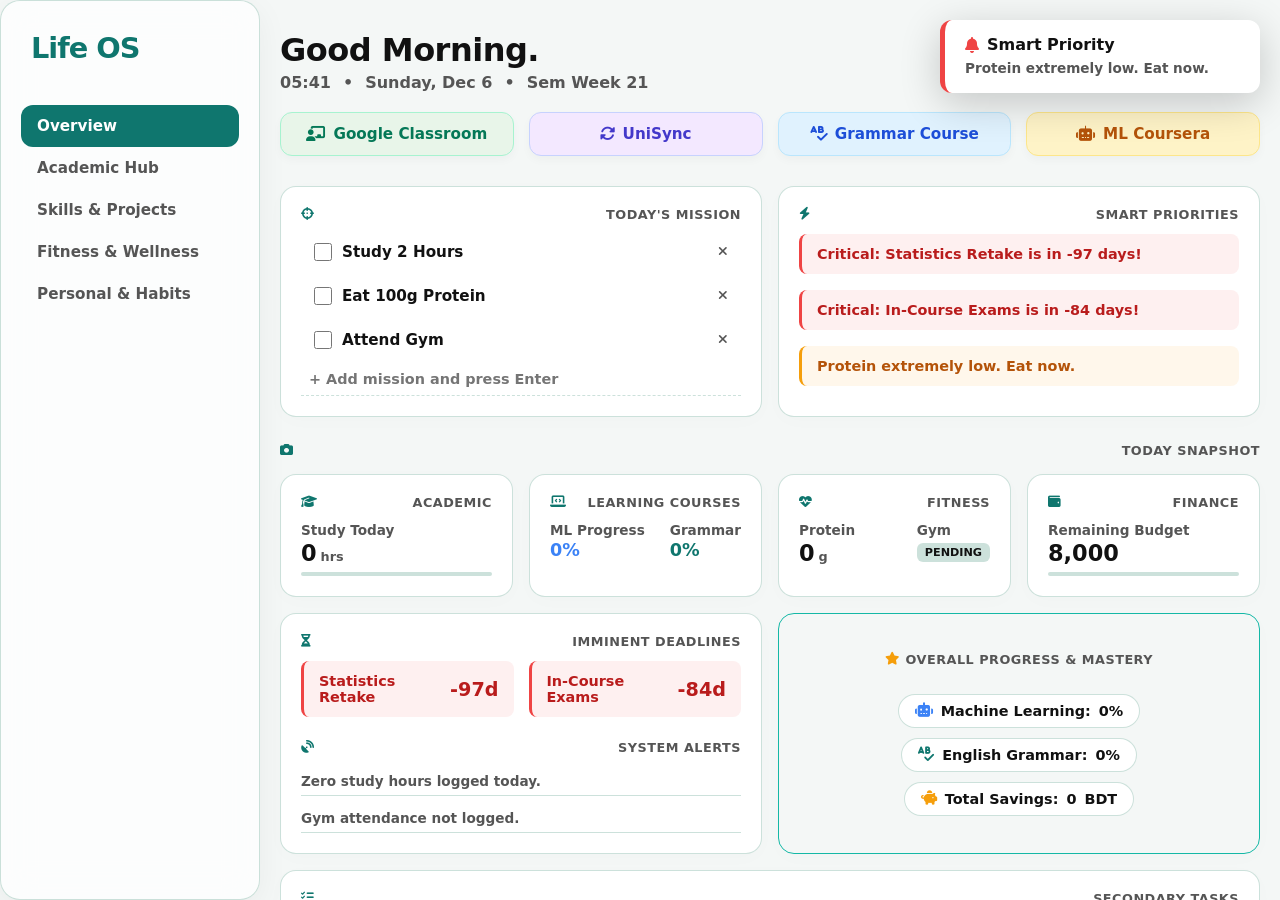
==== commit 8537db54: "Refactor index.html for layout and notification updates Updated styles and structure for various sec" ====
--- a/index.html
+++ b/index.html
@@ -19,7 +19,7 @@
         }
 
         /* Minimal Linear-style layout tweaks */
-        body { font-family: -apple-system, BlinkMacSystemFont, "Segoe UI", Roboto, Helvetica, Arial, sans-serif; background-color: var(--bg); color: var(--text-main); }
+        body { font-family: -apple-system, BlinkMacSystemFont, "Segoe UI", Roboto, Helvetica, Arial, sans-serif; background-color: var(--bg); color: var(--text-main); overflow-x: hidden; }
         .dash-grid { display: grid; grid-template-columns: repeat(12, 1fr); gap: 16px; margin-top: 15px; }
         .col-3 { grid-column: span 3; } .col-4 { grid-column: span 4; } .col-6 { grid-column: span 6; } .col-8 { grid-column: span 8; } .col-12 { grid-column: span 12; }
         @media (max-width: 1200px) { .col-3, .col-4 { grid-column: span 6; } .col-6, .col-8 { grid-column: span 12; } }
@@ -62,22 +62,21 @@
         .pri-warning { background: rgba(245, 158, 11, 0.08); color: #b45309; border-left: 3px solid var(--accent); }
         .pri-info { background: rgba(15, 118, 110, 0.08); color: var(--primary); border-left: 3px solid var(--primary); }
 
-        /* Next Class */
-        .next-class-card { background: linear-gradient(135deg, rgba(15, 118, 110, 0.9) 0%, rgba(15, 118, 110, 1) 100%); color: white; border: none; }
-        .nc-title { font-size: 1.4rem; font-weight: 800; margin-bottom: 5px; }
-        .nc-detail { font-size: 0.9rem; font-weight: 600; opacity: 0.9; display: flex; align-items: center; gap: 8px; margin-bottom: 4px; }
-        .nc-countdown { margin-top: auto; font-size: 1.8rem; font-weight: 900; letter-spacing: -1px; }
-
-        /* North Star */
-        .north-star { background: var(--bg); border: 1px solid var(--primary-light); padding: 25px; border-radius: var(--radius-lg); text-align: center; }
-        .ns-goal { font-size: 1.6rem; font-weight: 900; color: var(--primary); letter-spacing: -0.5px; margin: 10px 0; }
-        .ns-pill-container { display: flex; flex-wrap: wrap; justify-content: center; gap: 10px; margin-top: 20px; }
-        .ns-pill { padding: 6px 12px; background: var(--surface-solid); border: 1px solid var(--border); border-radius: 20px; font-size: 0.8rem; font-weight: 700; color: var(--text-main); display: flex; align-items: center; gap: 6px; }
+        /* Overall Mastery */
+        .north-star { background: var(--bg); border: 1px solid var(--primary-light); padding: 25px; border-radius: var(--radius-lg); text-align: center; display: flex; flex-direction: column; justify-content: center; align-items: center;}
+        .ns-pill-container { display: flex; flex-wrap: wrap; justify-content: center; gap: 10px; margin-top: 15px; }
+        .ns-pill { padding: 8px 16px; background: var(--surface-solid); border: 1px solid var(--border); border-radius: 20px; font-size: 0.9rem; font-weight: 800; color: var(--text-main); display: flex; align-items: center; gap: 8px; }
 
         /* Quick Links */
-        .q-links { display: flex; gap: 10px; overflow-x: auto; scrollbar-width: none; padding-bottom: 5px; }
-        .q-tag { padding: 8px 16px; background: var(--surface-solid); border: 1px solid var(--border); border-radius: 10px; font-size: 0.85rem; font-weight: 600; color: var(--text-main); text-decoration: none; transition: 0.2s; white-space: nowrap; }
-        .q-tag:hover { border-color: var(--primary); color: var(--primary); transform: translateY(-1px); }
+        .q-links { display: grid; grid-template-columns: repeat(4, 1fr); gap: 15px; padding-bottom: 15px; }
+        @media (max-width: 768px) { .q-links { grid-template-columns: repeat(2, 1fr); } }
+        .q-tag { padding: 12px 16px; border-radius: 12px; font-size: 0.95rem; font-weight: 800; text-decoration: none; display: flex; align-items: center; justify-content: center; gap: 8px; transition: 0.2s; box-shadow: 0 4px 10px rgba(0,0,0,0.03); }
+        .q-tag:hover { transform: translateY(-3px); box-shadow: 0 8px 20px rgba(0,0,0,0.08); }
+        
+        .q-classroom { background: #E8F5E9; color: #047857; border: 1px solid #A7F3D0; }
+        .q-unisync { background: #F3E8FF; color: #4338CA; border: 1px solid #C7D2FE; }
+        .q-grammar { background: #E0F2FE; color: #1D4ED8; border: 1px solid #BAE6FD; }
+        .q-ml { background: #FEF3C7; color: #B45309; border: 1px solid #FDE68A; }
 
         /* Utilities */
         .grid-2 { display: grid; grid-template-columns: 1fr 1fr; gap: 15px; }
@@ -88,6 +87,15 @@
         
         .btn-icon { background: var(--surface-solid); border: 1px solid var(--border); width: 36px; height: 36px; border-radius: 50%; display: flex; justify-content: center; align-items: center; cursor: pointer; color: var(--text-muted); transition: 0.2s; }
         .btn-icon:hover { color: var(--primary); border-color: var(--primary); }
+
+        .form-control { width: 100%; padding: 10px; border-radius: 8px; border: 1px solid var(--border); background: var(--surface-solid); color: var(--text-main); font-weight: 600; font-size: 0.9rem; outline: none; }
+        .form-row { display: flex; gap: 10px; }
+
+        /* In-App Notification Overlay */
+        #in-app-notification { position: fixed; top: 20px; right: -400px; width: 320px; background: var(--surface-solid); border-left: 5px solid var(--danger); border-radius: 12px; box-shadow: 0 10px 40px rgba(0,0,0,0.2); padding: 15px 20px; z-index: 9999; transition: right 0.5s cubic-bezier(0.4, 0, 0.2, 1); display: flex; flex-direction: column; gap: 5px; }
+        #in-app-notification.show { right: 20px; }
+        .in-app-title { font-size: 1rem; font-weight: 900; color: var(--text-main); display: flex; align-items: center; gap: 8px; }
+        .in-app-body { font-size: 0.85rem; font-weight: 600; color: var(--text-muted); line-height: 1.4; }
     </style>
 </head>
 <body>
@@ -104,7 +112,7 @@
 
     <main id="main-content" style="max-width: 1400px; margin: 0 auto;">
         
-        <!-- 1. Hero Section -->
+        <!-- Hero Section -->
         <div class="hero-header">
             <div>
                 <div class="greeting" id="greeting">Good Morning.</div>
@@ -124,49 +132,37 @@
                     </div>
                     <div class="ls-circle" id="life-score-circle" style="--score: 0;"><span id="life-score-val">0</span></div>
                 </div>
-                <button class="btn-icon" onclick="enableNotifications()" title="Enable Smart Alerts" id="btn-notify"><i class="fas fa-bell"></i></button>
+                <button class="btn-icon" onclick="testNotification()" title="Test Alerts" id="btn-notify"><i class="fas fa-bell"></i></button>
                 <button class="btn-icon" id="theme-toggle" title="Toggle Theme"><i class="fas fa-moon"></i></button>
             </div>
         </div>
 
-        <!-- 4. Quick Links -->
-        <div class="q-links" id="quick-links-container">
-            <a href="https://du.ac.bd" target="_blank" class="q-tag"><i class="fas fa-university"></i> DU Web</a>
-            <a href="https://classroom.google.com" target="_blank" class="q-tag"><i class="fas fa-chalkboard"></i> Classroom</a>
-            <a href="https://coursera.org" target="_blank" class="q-tag"><i class="fas fa-robot"></i> ML Coursera</a>
-            <a href="https://chat.openai.com" target="_blank" class="q-tag"><i class="fas fa-sparkles"></i> ChatGPT</a>
-            <a href="https://github.com" target="_blank" class="q-tag"><i class="fab fa-github"></i> GitHub</a>
-            <button class="q-tag" style="background:transparent; border-style:dashed;" onclick="addLinkPrompt()"><i class="fas fa-plus"></i> Add Link</button>
+        <!-- Custom Fixed 4 Quick Links -->
+        <div class="q-links">
+            <a href="https://classroom.google.com" target="_blank" class="q-tag q-classroom"><i class="fas fa-chalkboard-teacher"></i> Google Classroom</a>
+            <a href="https://uni-sync-beige.vercel.app/#/" target="_blank" class="q-tag q-unisync"><i class="fas fa-sync-alt"></i> UniSync</a>
+            <a href="https://app.10minuteschool.com/skills/courses/learn/english-grammar-course/overview" target="_blank" class="q-tag q-grammar"><i class="fas fa-spell-check"></i> Grammar Course</a>
+            <a href="https://www.coursera.org/learn/machine-learning/home/module/1" target="_blank" class="q-tag q-ml"><i class="fas fa-robot"></i> ML Coursera</a>
         </div>
 
         <div class="dash-grid">
             
-            <!-- 2. Today's Mission -->
-            <div class="os-card col-4">
+            <!-- Today's Mission -->
+            <div class="os-card col-6">
                 <div class="card-header"><i class="fas fa-crosshairs"></i> Today's Mission</div>
                 <ul class="mission-list" id="mission-list"></ul>
                 <input type="text" id="mission-input" class="add-mission-input" placeholder="+ Add mission and press Enter" onkeypress="handleMissionEnter(event)">
             </div>
 
-            <!-- 3. Smart Priorities -->
-            <div class="os-card col-4">
+            <!-- Smart Priorities -->
+            <div class="os-card col-6">
                 <div class="card-header"><i class="fas fa-bolt"></i> Smart Priorities</div>
                 <div id="priorities-container" style="display: flex; flex-direction: column; gap: 8px;">
                     <!-- Auto Generated -->
                 </div>
             </div>
 
-            <!-- 6. Next Class -->
-            <div class="os-card col-4 next-class-card" id="next-class-card">
-                <div class="card-header" style="color: rgba(255,255,255,0.7);"><i class="fas fa-location-arrow" style="color: rgba(255,255,255,0.7);"></i> Next Scheduled Event</div>
-                <div class="nc-title" id="nc-name">Loading...</div>
-                <div class="nc-detail"><i class="fas fa-user-tie"></i> <span id="nc-teacher">--</span></div>
-                <div class="nc-detail"><i class="fas fa-door-open"></i> <span id="nc-room">--</span></div>
-                <div class="nc-countdown" id="nc-countdown">--:--:--</div>
-                <div style="font-size: 0.8rem; font-weight: 600; opacity: 0.8; margin-top: 5px;" id="nc-time-text">--</div>
-            </div>
-
-            <!-- 5. Today Snapshot -->
+            <!-- Today Snapshot -->
             <div class="col-12"><div class="card-header" style="margin: 10px 0 0 0;"><i class="fas fa-camera"></i> Today Snapshot</div></div>
             
             <a href="academic.html" style="text-decoration: none;" class="os-card col-3">
@@ -177,10 +173,17 @@
             </a>
 
             <a href="skills.html" style="text-decoration: none;" class="os-card col-3">
-                <div class="card-header"><i class="fas fa-laptop-code"></i> Learning</div>
-                <div class="metric-title">ML Progress</div>
-                <div class="metric-value" id="snap-ml-pct">0%</div>
-                <div class="prog-slim"><div class="prog-slim-fill" id="snap-ml-bar" style="width: 0%; background: #3B82F6;"></div></div>
+                <div class="card-header"><i class="fas fa-laptop-code"></i> Learning Courses</div>
+                <div style="display: flex; justify-content: space-between;">
+                    <div>
+                        <div class="metric-title">ML Progress</div>
+                        <div class="metric-value" id="snap-ml-pct" style="font-size: 1.1rem; color: #3B82F6;">0%</div>
+                    </div>
+                    <div>
+                        <div class="metric-title">Grammar</div>
+                        <div class="metric-value" id="snap-gr-pct" style="font-size: 1.1rem; color: var(--primary);">0%</div>
+                    </div>
+                </div>
             </a>
 
             <a href="health.html" style="text-decoration: none;" class="os-card col-3">
@@ -204,20 +207,7 @@
                 <div class="prog-slim"><div class="prog-slim-fill" id="snap-bdg-bar" style="width: 0%; background: #F59E0B;"></div></div>
             </a>
 
-            <!-- 12. North Star Card -->
-            <div class="os-card col-6 north-star">
-                <div class="card-header" style="justify-content: center;"><i class="fas fa-star" style="color: #F59E0B;"></i> The North Star</div>
-                <div style="font-size: 0.9rem; font-weight: 700; color: var(--text-muted); margin-top: 10px;">Primary Goal</div>
-                <div class="ns-goal">Fully Funded PhD in USA</div>
-                <div class="ns-pill-container">
-                    <div class="ns-pill"><i class="fas fa-graduation-cap" style="color: #10B981;"></i> CGPA: 3.45</div>
-                    <div class="ns-pill"><i class="fas fa-robot" style="color: #3B82F6;"></i> ML: <span id="ns-ml">0%</span></div>
-                    <div class="ns-pill"><i class="fas fa-spell-check" style="color: var(--primary);"></i> English: <span id="ns-gr">0%</span></div>
-                    <div class="ns-pill"><i class="fas fa-piggy-bank" style="color: #F59E0B;"></i> Savings: <span id="ns-sav">0</span></div>
-                </div>
-            </div>
-
-            <!-- 7 & 8. Deadlines and Alerts -->
+            <!-- Imminent Deadlines & System Alerts -->
             <div class="os-card col-6" style="display: flex; flex-direction: column; gap: 15px;">
                 <div>
                     <div class="card-header"><i class="fas fa-hourglass-half"></i> Imminent Deadlines</div>
@@ -229,7 +219,17 @@
                 </div>
             </div>
 
-            <!-- 9. Today's Tasks -->
+            <!-- Overall Mastery (Replaced North Star) -->
+            <div class="os-card col-6 north-star">
+                <div class="card-header" style="justify-content: center;"><i class="fas fa-star" style="color: #F59E0B;"></i> Overall Progress & Mastery</div>
+                <div class="ns-pill-container">
+                    <div class="ns-pill"><i class="fas fa-robot" style="color: #3B82F6;"></i> Machine Learning: <span id="ns-ml">0%</span></div>
+                    <div class="ns-pill"><i class="fas fa-spell-check" style="color: var(--primary);"></i> English Grammar: <span id="ns-gr">0%</span></div>
+                    <div class="ns-pill"><i class="fas fa-piggy-bank" style="color: #F59E0B;"></i> Total Savings: <span id="ns-sav">0</span> BDT</div>
+                </div>
+            </div>
+
+            <!-- Secondary Tasks -->
             <div class="os-card col-12">
                 <div class="card-header"><i class="fas fa-list-check"></i> Secondary Tasks</div>
                 <form class="form-row" onsubmit="addTask(event)" style="margin-bottom: 15px;">
@@ -245,7 +245,7 @@
                 <div style="display: grid; grid-template-columns: repeat(auto-fill, minmax(250px, 1fr)); gap: 10px;" id="task-list"></div>
             </div>
 
-            <!-- 10 & 11. Compact Summaries -->
+            <!-- Compact Summaries -->
             <div class="os-card col-6">
                 <div class="card-header"><i class="fas fa-calendar-week"></i> 7-Day Performance</div>
                 <div class="grid-4">
@@ -260,7 +260,7 @@
                 <div class="card-header"><i class="fas fa-calendar-alt"></i> Month to Date</div>
                 <div class="grid-4">
                     <div><div class="metric-title">Gym Days</div><div class="metric-value" style="font-size:1.1rem;" id="sum-m-gym">0</div></div>
-                    <div><div class="metric-title">LMS Items</div><div class="metric-value" style="font-size:1.1rem;" id="sum-m-lms">0</div></div>
+                    <div><div class="metric-title">Lessons Done</div><div class="metric-value" style="font-size:1.1rem;" id="sum-m-lms">0</div></div>
                     <div><div class="metric-title">Avg Study</div><div class="metric-value" style="font-size:1.1rem;" id="sum-m-study">0h</div></div>
                     <div><div class="metric-title">Score</div><div class="metric-value" style="font-size:1.1rem; color:var(--primary);" id="sum-m-score">0%</div></div>
                 </div>
@@ -268,6 +268,12 @@
 
         </div>
     </main>
+
+    <!-- In-App Guaranteed Notification System -->
+    <div id="in-app-notification">
+        <div class="in-app-title"><i class="fas fa-bell" style="color: var(--danger);"></i> <span id="in-app-heading">Alert</span></div>
+        <div class="in-app-body" id="in-app-text">Message goes here.</div>
+    </div>
 
     <script src="js/app.js"></script>
     <script>
@@ -285,28 +291,41 @@
         const lDB = JSON.parse(localStorage.getItem('lifeos_lms_v1')) || { checkedItems: {}, history: [] };
         const aDB = JSON.parse(localStorage.getItem('lifeos_academic_db')) || { studyLogs: [] };
 
-        // --- 13. Smart Notification Engine ---
-        let notificationsEnabled = Notification.permission === "granted";
-        function enableNotifications() {
-            if (!("Notification" in window)) return alert("Browser does not support notifications.");
-            if (Notification.permission === "granted") return alert("Alerts already active.");
-            Notification.requestPermission().then(p => {
-                if(p === "granted") {
-                    notificationsEnabled = true;
-                    new Notification("Life OS Active", { body: "Smart alert engine is running." });
-                }
-            });
+        // --- In-App Guaranteed Notification System ---
+        function showInAppNotification(title, text) {
+            const popup = document.getElementById('in-app-notification');
+            document.getElementById('in-app-heading').innerText = title;
+            document.getElementById('in-app-text').innerText = text;
+            
+            popup.classList.add('show');
+            
+            // Auto hide after 6 seconds
+            setTimeout(() => {
+                popup.classList.remove('show');
+            }, 6000);
         }
 
         function triggerSmartPush(id, title, body) {
-            if(!notificationsEnabled) return;
             const lastSent = sessionStorage.getItem(`notify_${id}`);
             const timeNow = new Date().getTime();
-            // Prevent spam: only send same notification once per 4 hours
+            
+            // Prevent spam: only send same notification once per 4 hours (14,400,000 ms)
             if(!lastSent || (timeNow - parseInt(lastSent)) > 14400000) {
-                new Notification(title, { body });
+                
+                // 1. Guaranteed In-App UI Notification
+                showInAppNotification(title, body);
+
+                // 2. Attempt Native OS Notification
+                if ("Notification" in window && Notification.permission === "granted") {
+                    new Notification(title, { body: body, icon: 'https://cdn-icons-png.flaticon.com/512/564/564276.png' });
+                }
+
                 sessionStorage.setItem(`notify_${id}`, timeNow.toString());
             }
+        }
+
+        function testNotification() {
+            triggerSmartPush("test", "Test Notification", "The notification engine is working perfectly.");
         }
 
         // --- Header & Hero ---
@@ -351,10 +370,19 @@
             if(fNut && fNut.pro >= 80) fScore += 10;
             score += fScore;
 
-            // Finance (25): Under daily budget allowance
+            // Finance (25): Strictly calculated Remaining Budget
             const currentMonth = now.getMonth();
-            const monthlyExps = pDB.expenses.filter(e => new Date(e.date).getMonth() === currentMonth);
+            const currentYear = now.getFullYear();
+            
+            // Only count expenses matching this exact year and month
+            const monthlyExps = pDB.expenses.filter(e => {
+                const dateParts = e.date.split('-'); // e.g. "2026-08-07"
+                const expYear = parseInt(dateParts[0]);
+                const expMonth = parseInt(dateParts[1]) - 1; // 0-indexed
+                return expYear === currentYear && expMonth === currentMonth;
+            });
             const spent = monthlyExps.reduce((s, e) => s + e.amount, 0);
+            
             const budgetPace = (pDB.budget / 30) * now.getDate();
             if(spent <= budgetPace) score += 25;
             else if(spent <= pDB.budget) score += 10;
@@ -399,95 +427,7 @@
             }
         }
 
-        // --- 6. Next Class Engine ---
-        const courseDetails = {
-            "EEE 3201": { name: "Power System I", teacher: "MMI", room: "208" },
-            "EEE 3202": { name: "Power System Protection Lab", teacher: "SKA, MMI", room: "14th Fl" },
-            "EEE 3203": { name: "DSP", teacher: "AKA", room: "208" },
-            "EEE 3204": { name: "DSP Lab", teacher: "MUA, AKA", room: "14th Fl" },
-            "EEE 3205": { name: "Material Science", teacher: "IA", room: "208" },
-            "EEE 3207": { name: "Optoelectronics", teacher: "SH", room: "208" },
-            "EEE 3209": { name: "Communication Theory", teacher: "ASMM", room: "208" },
-            "EEE 3212": { name: "Electrical Drafting Lab", teacher: "MSP", room: "208" },
-            "GED 3201": { name: "Financial Accounting", teacher: "MNI", room: "208" }
-        };
-        // 0=Sun, 1=Mon, 2=Tue, 3=Wed, 4=Thu. 
-        // Slots: 0=8:30(8.5), 1=10:00(10.0), 2=11:30(11.5), 3=13:30(13.5)
-        const routineMatrix = {
-            0: [{t:8.5, c:"EEE 3205"}, {t:10.0, c:"GED 3201"}, {t:11.5, c:"EEE 3207"}],
-            1: [{t:8.5, c:"EEE 3201"}, {t:10.0, c:"EEE 3212"}, {t:11.5, c:"EEE 3203"}, {t:13.5, c:"EEE 3204"}],
-            2: [{t:8.5, c:"EEE 3201"}, {t:10.0, c:"GED 3201"}, {t:11.5, c:"EEE 3212"}, {t:13.5, c:"EEE 3202"}],
-            3: [{t:8.5, c:"EEE 3205"}, {t:10.0, c:"EEE 3209"}, {t:11.5, c:"EEE 3203"}],
-            4: [{t:8.5, c:"EEE 3207"}, {t:10.0, c:"EEE 3209"}]
-        };
-
-        let nextClassTargetTime = 0;
-
-        function findNextClass() {
-            let searchDate = new Date(now);
-            let found = null;
-            let daysChecked = 0;
-
-            while(!found && daysChecked < 7) {
-                const dayIdx = searchDate.getDay();
-                const isToday = daysChecked === 0;
-                const currDecTime = now.getHours() + (now.getMinutes() / 60);
-
-                if(routineMatrix[dayIdx]) {
-                    for(let slot of routineMatrix[dayIdx]) {
-                        if(!isToday || slot.t > currDecTime) {
-                            found = { ...slot, dateObj: new Date(searchDate) };
-                            break;
-                        }
-                    }
-                }
-                if(found) break;
-                searchDate.setDate(searchDate.getDate() + 1);
-                daysChecked++;
-            }
-
-            if(found) {
-                const det = courseDetails[found.c];
-                document.getElementById('nc-name').innerText = det.name;
-                document.getElementById('nc-teacher').innerText = det.teacher;
-                document.getElementById('nc-room').innerText = `Room ${det.room}`;
-                
-                // Construct absolute target time
-                found.dateObj.setHours(Math.floor(found.t));
-                found.dateObj.setMinutes((found.t % 1) * 60);
-                found.dateObj.setSeconds(0);
-                nextClassTargetTime = found.dateObj.getTime();
-                
-                const dayName = found.dateObj.getDay() === now.getDay() ? "Today" : found.dateObj.toLocaleDateString('en-US',{weekday:'long'});
-                const timeStr = found.dateObj.toLocaleTimeString('en-US', {hour:'2-digit', minute:'2-digit'});
-                document.getElementById('nc-time-text').innerText = `${dayName} at ${timeStr}`;
-
-                // Push Notification Logic
-                const minutesUntil = (nextClassTargetTime - now.getTime()) / 60000;
-                if(minutesUntil > 0 && minutesUntil <= 60) {
-                    triggerSmartPush("class_1h", "Class Starting Soon", `${det.name} in Room ${det.room} starts in less than an hour.`);
-                }
-            } else {
-                document.getElementById('nc-name').innerText = "No Classes Found";
-            }
-        }
-
-        function updateClassCountdown() {
-            if(!nextClassTargetTime) return;
-            const diff = nextClassTargetTime - new Date().getTime();
-            if(diff > 0) {
-                const h = Math.floor(diff / (1000 * 60 * 60));
-                const m = Math.floor((diff % (1000 * 60 * 60)) / (1000 * 60));
-                const s = Math.floor((diff % (1000 * 60)) / 1000);
-                document.getElementById('nc-countdown').innerText = `${h.toString().padStart(2,'0')}:${m.toString().padStart(2,'0')}:${s.toString().padStart(2,'0')}`;
-            } else {
-                document.getElementById('nc-countdown').innerText = "In Progress";
-                setTimeout(findNextClass, 60000); // Recalculate after 1 min
-            }
-        }
-        findNextClass(); setInterval(updateClassCountdown, 1000);
-
-        // --- 8 & 3. Smart Priorities & Alerts Engine ---
+        // --- Smart Priorities & Alerts Engine ---
         function runEngine() {
             let alerts = [];
 
@@ -513,8 +453,13 @@
             const fNut = fDB.nutrition.find(x => x.date === todayStr);
             const fGym = fDB.gym.find(x => x.date === todayStr);
             
-            const mExps = pDB.expenses.filter(e => new Date(e.date).getMonth() === now.getMonth());
-            const spent = mExps.reduce((s, e) => s + e.amount, 0);
+            const currentMonth = now.getMonth();
+            const currentYear = now.getFullYear();
+            const monthlyExps = pDB.expenses.filter(e => {
+                const dateParts = e.date.split('-');
+                return parseInt(dateParts[0]) === currentYear && (parseInt(dateParts[1]) - 1) === currentMonth;
+            });
+            const spent = monthlyExps.reduce((s, e) => s + e.amount, 0);
 
             // Generate Alerts & Priorities based on severity
             if(!fNut || fNut.pro < 80) alerts.push({ p: 90, t: "Protein extremely low. Eat now.", c: 'pri-warning', push: true });
@@ -542,7 +487,7 @@
             if(alerts.length <= 3) alertCont.innerHTML = `<div style="font-size:0.85rem; color:var(--text-muted);">No secondary alerts.</div>`;
         }
 
-        // --- 5. Today Snapshots ---
+        // --- Today Snapshots ---
         function renderSnapshots() {
             // Academics
             const aToday = aDB.studyLogs.find(x => x.date === todayStr);
@@ -551,14 +496,21 @@
             document.getElementById('snap-study-bar').style.width = `${Math.min((aHrs/3)*100, 100)}%`;
 
             // Learning
-            let mlDone = 0; Object.keys(lDB.checkedItems).forEach(k => { if(lDB.checkedItems[k] && k.startsWith('ml_')) mlDone++; });
-            const mlPct = Math.min(Math.round((mlDone/100)*100), 100);
+            let mlDone = 0; let grDone = 0;
+            Object.keys(lDB.checkedItems).forEach(k => { 
+                if(lDB.checkedItems[k]) {
+                    if(k.startsWith('ml_')) mlDone++; 
+                    if(k.startsWith('gr_')) grDone++;
+                }
+            });
+            
+            const mlPct = Math.min(Math.round((mlDone/100)*100), 100); // ML approx 100 items
+            const grPct = Math.min(Math.round((grDone/50)*100), 100);  // Grammar approx 50 items
+            
             document.getElementById('snap-ml-pct').innerText = `${mlPct}%`;
-            document.getElementById('snap-ml-bar').style.width = `${mlPct}%`;
+            document.getElementById('snap-gr-pct').innerText = `${grPct}%`;
             document.getElementById('ns-ml').innerText = `${mlPct}%`;
-
-            let grDone = 0; Object.keys(lDB.checkedItems).forEach(k => { if(lDB.checkedItems[k] && k.startsWith('gr_')) grDone++; });
-            document.getElementById('ns-gr').innerText = `${Math.min(Math.round((grDone/50)*100), 100)}%`;
+            document.getElementById('ns-gr').innerText = `${grPct}%`;
 
             // Fitness
             const fNut = fDB.nutrition.find(x => x.date === todayStr);
@@ -566,9 +518,15 @@
             const fGym = fDB.gym.find(x => x.date === todayStr);
             document.getElementById('snap-gym').innerHTML = fGym ? (fGym.attended ? '<span class="badge badge-green">Done</span>' : '<span class="badge badge-red">Missed</span>') : '<span class="badge" style="background:var(--border);">Pending</span>';
 
-            // Finance
-            const mExps = pDB.expenses.filter(e => new Date(e.date).getMonth() === now.getMonth());
-            const spent = mExps.reduce((s, e) => s + e.amount, 0);
+            // Strict Finance Logic applied to Overview
+            const currentMonth = now.getMonth();
+            const currentYear = now.getFullYear();
+            const monthlyExps = pDB.expenses.filter(e => {
+                const dateParts = e.date.split('-');
+                return parseInt(dateParts[0]) === currentYear && (parseInt(dateParts[1]) - 1) === currentMonth;
+            });
+            const spent = monthlyExps.reduce((s, e) => s + e.amount, 0);
+            
             document.getElementById('snap-budget').innerHTML = `${(pDB.budget - spent).toLocaleString()}`;
             document.getElementById('snap-bdg-bar').style.width = `${Math.min((spent/pDB.budget)*100, 100)}%`;
 
@@ -576,7 +534,7 @@
             document.getElementById('ns-sav').innerText = `${sav.toLocaleString()}`;
         }
 
-        // --- 10 & 11. Summaries ---
+        // --- Summaries ---
         function renderSummaries() {
             // Weekly
             const wStartObj = new Date(now); wStartObj.setDate(now.getDate() - 7);
@@ -605,7 +563,7 @@
             document.getElementById('sum-m-score').innerText = document.getElementById('life-score-val').innerText + "%";
         }
 
-        // --- 9. Tasks ---
+        // --- Tasks ---
         let tasks = JSON.parse(localStorage.getItem('lifeos_tasks_v2')) || [];
         function renderTasks() {
             const list = document.getElementById('task-list');
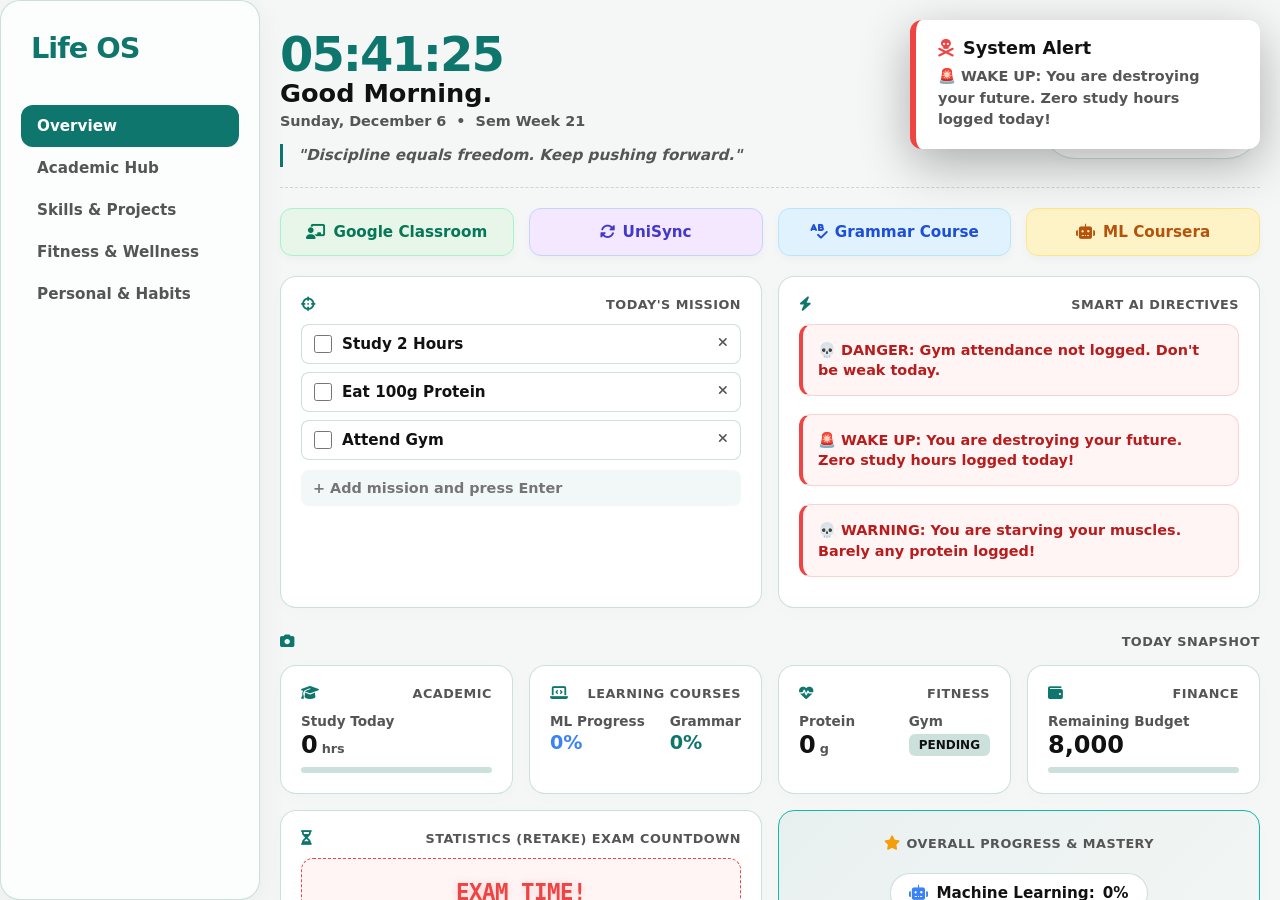
==== commit fdda354b: "Update index.html" ====
--- a/index.html
+++ b/index.html
@@ -26,52 +26,60 @@
         @media (max-width: 768px) { .col-3, .col-4, .col-6, .col-8, .col-12 { grid-column: span 12; } }
 
         .os-card { background: var(--surface-solid); border: 1px solid var(--border); border-radius: var(--radius-lg); padding: 20px; transition: 0.2s ease; display: flex; flex-direction: column; position: relative; overflow: hidden; box-shadow: 0 4px 20px rgba(0,0,0,0.015); }
-        .os-card:hover { border-color: rgba(15, 118, 110, 0.3); box-shadow: 0 6px 24px rgba(0,0,0,0.03); }
-        .card-header { font-size: 0.8rem; font-weight: 700; color: var(--text-muted); text-transform: uppercase; letter-spacing: 0.5px; margin-bottom: 12px; display: flex; align-items: center; justify-content: space-between; }
-        .card-header i { margin-right: 6px; color: var(--primary); }
+        .os-card:hover { border-color: rgba(15, 118, 110, 0.3); box-shadow: 0 6px 24px rgba(0,0,0,0.04); }
+        .card-header { font-size: 0.8rem; font-weight: 800; color: var(--text-muted); text-transform: uppercase; letter-spacing: 0.5px; margin-bottom: 12px; display: flex; align-items: center; justify-content: space-between; }
+        .card-header i { margin-right: 6px; color: var(--primary); font-size: 0.9rem; }
 
         /* Typography & Metrics */
-        .metric-title { font-size: 0.85rem; font-weight: 600; color: var(--text-muted); margin-bottom: 2px;}
-        .metric-value { font-size: 1.4rem; font-weight: 800; color: var(--text-main); display: flex; align-items: baseline; gap: 4px; }
-        .metric-value small { font-size: 0.8rem; font-weight: 600; color: var(--text-muted); }
-        
-        .prog-slim { width: 100%; height: 4px; background: var(--border); border-radius: 2px; margin-top: 6px; overflow: hidden; }
-        .prog-slim-fill { height: 100%; background: var(--primary); transition: 0.4s ease; }
-
-        /* Header & Life Score */
-        .hero-header { display: flex; justify-content: space-between; align-items: flex-end; padding: 10px 0 20px 0; }
-        .greeting { font-size: 2rem; font-weight: 800; letter-spacing: -0.5px; color: var(--text-main); margin-bottom: 4px; }
-        .time-date { font-size: 1rem; font-weight: 600; color: var(--text-muted); display: flex; gap: 12px; align-items: center; }
-        .life-score-wrapper { display: flex; align-items: center; gap: 15px; background: var(--surface-solid); padding: 10px 20px; border-radius: 50px; border: 1px solid var(--border); }
-        .ls-circle { width: 40px; height: 40px; border-radius: 50%; display: flex; align-items: center; justify-content: center; font-weight: 800; font-size: 1rem; background: conic-gradient(var(--primary) calc(var(--score) * 1%), var(--border) 0); color: var(--primary); position: relative; }
+        .metric-title { font-size: 0.85rem; font-weight: 700; color: var(--text-muted); margin-bottom: 2px;}
+        .metric-value { font-size: 1.5rem; font-weight: 900; color: var(--text-main); display: flex; align-items: baseline; gap: 4px; }
+        .metric-value small { font-size: 0.8rem; font-weight: 700; color: var(--text-muted); }
+        
+        .prog-slim { width: 100%; height: 6px; background: var(--border); border-radius: 3px; margin-top: 8px; overflow: hidden; }
+        .prog-slim-fill { height: 100%; background: var(--primary); transition: 0.4s cubic-bezier(0.4, 0, 0.2, 1); }
+
+        /* Hero Header */
+        .hero-header { display: flex; justify-content: space-between; align-items: center; padding: 10px 0 20px 0; border-bottom: 1px dashed var(--border); margin-bottom: 20px;}
+        .greeting { font-size: 1.6rem; font-weight: 900; color: var(--text-main); margin-bottom: 4px; }
+        .live-clock { font-size: 3rem; font-weight: 900; color: var(--primary); font-variant-numeric: tabular-nums; letter-spacing: -2px; line-height: 1; }
+        .time-date { font-size: 0.9rem; font-weight: 700; color: var(--text-muted); display: flex; gap: 10px; align-items: center; margin-top: 5px; }
+        
+        .life-score-wrapper { display: flex; align-items: center; gap: 15px; background: var(--surface-solid); padding: 10px 20px; border-radius: 50px; border: 1px solid var(--border); box-shadow: 0 4px 15px rgba(0,0,0,0.02); }
+        .ls-circle { width: 45px; height: 45px; border-radius: 50%; display: flex; align-items: center; justify-content: center; font-weight: 900; font-size: 1.1rem; background: conic-gradient(var(--primary) calc(var(--score) * 1%), var(--border) 0); color: var(--primary); position: relative; }
         .ls-circle::before { content: ""; position: absolute; inset: 4px; border-radius: 50%; background: var(--surface-solid); }
         .ls-circle span { position: relative; z-index: 1; }
 
+        /* Motivation Quote */
+        .quote-box { font-size: 0.95rem; font-weight: 600; color: var(--text-muted); font-style: italic; border-left: 3px solid var(--primary); padding-left: 15px; max-width: 500px; margin-top: 15px; line-height: 1.5; }
+
         /* Daily Mission Checklist */
         .mission-list { list-style: none; padding: 0; margin: 0; display: flex; flex-direction: column; gap: 8px; }
-        .mission-item { display: flex; align-items: center; gap: 10px; font-size: 0.95rem; font-weight: 600; padding: 8px 12px; border-radius: 8px; transition: 0.2s; border: 1px solid transparent; cursor: pointer; }
-        .mission-item:hover { background: var(--surface-hover); border-color: var(--border); }
-        .mission-item.done { text-decoration: line-through; color: var(--text-muted); opacity: 0.7; }
+        .mission-item { display: flex; align-items: center; gap: 10px; font-size: 0.95rem; font-weight: 700; padding: 10px 12px; border-radius: 8px; transition: 0.2s; border: 1px solid var(--border); cursor: pointer; background: var(--surface-solid); }
+        .mission-item:hover { border-color: var(--primary); }
+        .mission-item.done { text-decoration: line-through; color: var(--text-muted); opacity: 0.6; background: transparent; border-color: transparent; }
         .mission-check { width: 18px; height: 18px; accent-color: var(--primary); cursor: pointer; }
-        .add-mission-input { width: 100%; border: none; background: transparent; font-size: 0.9rem; font-weight: 600; color: var(--text-main); outline: none; padding: 8px; margin-top: 5px; border-bottom: 1px dashed var(--border); transition: 0.2s; }
-        .add-mission-input:focus { border-bottom-color: var(--primary); }
+        .add-mission-input { width: 100%; border: none; background: rgba(15,118,110,0.05); border-radius: 8px; font-size: 0.9rem; font-weight: 600; color: var(--text-main); outline: none; padding: 10px 12px; margin-top: 10px; transition: 0.2s; }
+        .add-mission-input:focus { box-shadow: 0 0 0 2px var(--primary-light); }
 
         /* Priority & Alerts */
-        .priority-item { padding: 12px 15px; border-radius: 8px; font-weight: 700; font-size: 0.9rem; margin-bottom: 8px; display: flex; align-items: center; gap: 10px; }
-        .pri-critical { background: rgba(239, 68, 68, 0.08); color: #b91c1c; border-left: 3px solid var(--danger); }
-        .pri-warning { background: rgba(245, 158, 11, 0.08); color: #b45309; border-left: 3px solid var(--accent); }
-        .pri-info { background: rgba(15, 118, 110, 0.08); color: var(--primary); border-left: 3px solid var(--primary); }
+        .priority-item { padding: 15px; border-radius: 12px; font-weight: 700; font-size: 0.9rem; margin-bottom: 10px; display: flex; align-items: center; gap: 12px; line-height: 1.4; border: 1px solid transparent; }
+        .pri-critical { background: rgba(239, 68, 68, 0.05); color: #b91c1c; border-color: rgba(239, 68, 68, 0.2); border-left: 4px solid var(--danger); }
+        .pri-warning { background: rgba(245, 158, 11, 0.05); color: #b45309; border-color: rgba(245, 158, 11, 0.2); border-left: 4px solid var(--accent); }
+        .pri-success { background: rgba(16, 185, 129, 0.05); color: #047857; border-color: rgba(16, 185, 129, 0.2); border-left: 4px solid #10B981; }
+        
+        /* Exam Countdown Pulse */
+        .live-exam-cd { font-family: monospace; font-size: 1.4rem; font-weight: 900; color: var(--danger); letter-spacing: -0.5px; text-shadow: 0 0 10px rgba(239,68,68,0.2); }
 
         /* Overall Mastery */
-        .north-star { background: var(--bg); border: 1px solid var(--primary-light); padding: 25px; border-radius: var(--radius-lg); text-align: center; display: flex; flex-direction: column; justify-content: center; align-items: center;}
-        .ns-pill-container { display: flex; flex-wrap: wrap; justify-content: center; gap: 10px; margin-top: 15px; }
-        .ns-pill { padding: 8px 16px; background: var(--surface-solid); border: 1px solid var(--border); border-radius: 20px; font-size: 0.9rem; font-weight: 800; color: var(--text-main); display: flex; align-items: center; gap: 8px; }
+        .north-star { background: linear-gradient(135deg, rgba(15, 118, 110, 0.05) 0%, rgba(0,0,0,0) 100%); border: 1px solid var(--primary-light); padding: 25px; border-radius: var(--radius-lg); text-align: center; display: flex; flex-direction: column; justify-content: center; align-items: center;}
+        .ns-pill-container { display: flex; flex-wrap: wrap; justify-content: center; gap: 12px; margin-top: 10px; }
+        .ns-pill { padding: 10px 18px; background: var(--surface-solid); border: 1px solid var(--border); border-radius: 30px; font-size: 0.95rem; font-weight: 800; color: var(--text-main); display: flex; align-items: center; gap: 8px; box-shadow: 0 4px 10px rgba(0,0,0,0.02); }
 
         /* Quick Links */
-        .q-links { display: grid; grid-template-columns: repeat(4, 1fr); gap: 15px; padding-bottom: 15px; }
+        .q-links { display: grid; grid-template-columns: repeat(4, 1fr); gap: 15px; margin-bottom: 20px; }
         @media (max-width: 768px) { .q-links { grid-template-columns: repeat(2, 1fr); } }
-        .q-tag { padding: 12px 16px; border-radius: 12px; font-size: 0.95rem; font-weight: 800; text-decoration: none; display: flex; align-items: center; justify-content: center; gap: 8px; transition: 0.2s; box-shadow: 0 4px 10px rgba(0,0,0,0.03); }
-        .q-tag:hover { transform: translateY(-3px); box-shadow: 0 8px 20px rgba(0,0,0,0.08); }
+        .q-tag { padding: 14px 16px; border-radius: 12px; font-size: 0.95rem; font-weight: 800; text-decoration: none; display: flex; align-items: center; justify-content: center; gap: 8px; transition: 0.3s; box-shadow: 0 4px 10px rgba(0,0,0,0.03); }
+        .q-tag:hover { transform: translateY(-4px); box-shadow: 0 10px 25px rgba(0,0,0,0.08); }
         
         .q-classroom { background: #E8F5E9; color: #047857; border: 1px solid #A7F3D0; }
         .q-unisync { background: #F3E8FF; color: #4338CA; border: 1px solid #C7D2FE; }
@@ -81,21 +89,21 @@
         /* Utilities */
         .grid-2 { display: grid; grid-template-columns: 1fr 1fr; gap: 15px; }
         .grid-4 { display: grid; grid-template-columns: repeat(4, 1fr); gap: 15px; }
-        .badge { padding: 3px 8px; border-radius: 6px; font-size: 0.7rem; font-weight: 800; text-transform: uppercase; }
+        .badge { padding: 4px 10px; border-radius: 6px; font-size: 0.75rem; font-weight: 800; text-transform: uppercase; }
         .badge-green { background: rgba(16, 185, 129, 0.1); color: #10B981; }
         .badge-red { background: rgba(239, 68, 68, 0.1); color: #EF4444; }
         
-        .btn-icon { background: var(--surface-solid); border: 1px solid var(--border); width: 36px; height: 36px; border-radius: 50%; display: flex; justify-content: center; align-items: center; cursor: pointer; color: var(--text-muted); transition: 0.2s; }
+        .btn-icon { background: var(--surface-solid); border: 1px solid var(--border); width: 40px; height: 40px; border-radius: 50%; display: flex; justify-content: center; align-items: center; cursor: pointer; color: var(--text-muted); transition: 0.2s; }
         .btn-icon:hover { color: var(--primary); border-color: var(--primary); }
 
-        .form-control { width: 100%; padding: 10px; border-radius: 8px; border: 1px solid var(--border); background: var(--surface-solid); color: var(--text-main); font-weight: 600; font-size: 0.9rem; outline: none; }
+        .form-control { width: 100%; padding: 12px; border-radius: 10px; border: 1px solid var(--border); background: var(--surface-solid); color: var(--text-main); font-weight: 600; font-size: 0.95rem; outline: none; }
         .form-row { display: flex; gap: 10px; }
 
         /* In-App Notification Overlay */
-        #in-app-notification { position: fixed; top: 20px; right: -400px; width: 320px; background: var(--surface-solid); border-left: 5px solid var(--danger); border-radius: 12px; box-shadow: 0 10px 40px rgba(0,0,0,0.2); padding: 15px 20px; z-index: 9999; transition: right 0.5s cubic-bezier(0.4, 0, 0.2, 1); display: flex; flex-direction: column; gap: 5px; }
+        #in-app-notification { position: fixed; top: 20px; right: -450px; width: 350px; background: var(--surface-solid); border-left: 6px solid var(--danger); border-radius: 12px; box-shadow: 0 15px 50px rgba(0,0,0,0.3); padding: 18px 22px; z-index: 9999; transition: right 0.6s cubic-bezier(0.4, 0, 0.2, 1); display: flex; flex-direction: column; gap: 8px; }
         #in-app-notification.show { right: 20px; }
-        .in-app-title { font-size: 1rem; font-weight: 900; color: var(--text-main); display: flex; align-items: center; gap: 8px; }
-        .in-app-body { font-size: 0.85rem; font-weight: 600; color: var(--text-muted); line-height: 1.4; }
+        .in-app-title { font-size: 1.1rem; font-weight: 900; color: var(--text-main); display: flex; align-items: center; gap: 10px; }
+        .in-app-body { font-size: 0.9rem; font-weight: 700; color: var(--text-muted); line-height: 1.5; }
     </style>
 </head>
 <body>
@@ -115,25 +123,27 @@
         <!-- Hero Section -->
         <div class="hero-header">
             <div>
+                <div class="live-clock" id="clock">--:--:--</div>
                 <div class="greeting" id="greeting">Good Morning.</div>
                 <div class="time-date">
-                    <span id="clock" style="font-variant-numeric: tabular-nums;">--:--</span>
-                    <span>•</span>
                     <span id="date-text">--</span>
                     <span>•</span>
                     <span id="sem-week">Sem Week --</span>
                 </div>
-            </div>
-            <div style="display: flex; gap: 15px; align-items: center;">
+                <div class="quote-box" id="daily-quote">"Discipline equals freedom. Keep pushing forward."</div>
+            </div>
+            <div style="display: flex; gap: 15px; align-items: center; flex-direction: column;">
+                <div style="display: flex; gap: 10px; justify-content: flex-end; width: 100%;">
+                    <button class="btn-icon" onclick="testNotification()" title="Test Alerts" id="btn-notify"><i class="fas fa-bell"></i></button>
+                    <button class="btn-icon" id="theme-toggle" title="Toggle Theme"><i class="fas fa-moon"></i></button>
+                </div>
                 <div class="life-score-wrapper">
                     <div style="display: flex; flex-direction: column; align-items: flex-end;">
-                        <span style="font-size: 0.75rem; font-weight: 700; color: var(--text-muted); text-transform: uppercase;">Life Score</span>
-                        <span style="font-size: 0.9rem; font-weight: 800; color: var(--text-main);">Performance</span>
+                        <span style="font-size: 0.75rem; font-weight: 800; color: var(--text-muted); text-transform: uppercase;">Life Score</span>
+                        <span style="font-size: 1rem; font-weight: 900; color: var(--text-main);">Performance</span>
                     </div>
                     <div class="ls-circle" id="life-score-circle" style="--score: 0;"><span id="life-score-val">0</span></div>
                 </div>
-                <button class="btn-icon" onclick="testNotification()" title="Test Alerts" id="btn-notify"><i class="fas fa-bell"></i></button>
-                <button class="btn-icon" id="theme-toggle" title="Toggle Theme"><i class="fas fa-moon"></i></button>
             </div>
         </div>
 
@@ -156,9 +166,9 @@
 
             <!-- Smart Priorities -->
             <div class="os-card col-6">
-                <div class="card-header"><i class="fas fa-bolt"></i> Smart Priorities</div>
+                <div class="card-header"><i class="fas fa-bolt"></i> Smart AI Directives</div>
                 <div id="priorities-container" style="display: flex; flex-direction: column; gap: 8px;">
-                    <!-- Auto Generated -->
+                    <!-- Auto Generated Fear/Praise -->
                 </div>
             </div>
 
@@ -177,11 +187,11 @@
                 <div style="display: flex; justify-content: space-between;">
                     <div>
                         <div class="metric-title">ML Progress</div>
-                        <div class="metric-value" id="snap-ml-pct" style="font-size: 1.1rem; color: #3B82F6;">0%</div>
+                        <div class="metric-value" id="snap-ml-pct" style="font-size: 1.2rem; color: #3B82F6;">0%</div>
                     </div>
                     <div>
                         <div class="metric-title">Grammar</div>
-                        <div class="metric-value" id="snap-gr-pct" style="font-size: 1.1rem; color: var(--primary);">0%</div>
+                        <div class="metric-value" id="snap-gr-pct" style="font-size: 1.2rem; color: var(--primary);">0%</div>
                     </div>
                 </div>
             </a>
@@ -210,8 +220,11 @@
             <!-- Imminent Deadlines & System Alerts -->
             <div class="os-card col-6" style="display: flex; flex-direction: column; gap: 15px;">
                 <div>
-                    <div class="card-header"><i class="fas fa-hourglass-half"></i> Imminent Deadlines</div>
-                    <div id="deadlines-container" class="grid-2"></div>
+                    <div class="card-header"><i class="fas fa-hourglass-half"></i> Statistics (Retake) Exam Countdown</div>
+                    <div style="background: rgba(239, 68, 68, 0.05); border: 1px dashed var(--danger); padding: 20px; border-radius: 12px; text-align: center;">
+                        <div class="live-exam-cd" id="stat-live-cd">Loading...</div>
+                        <div style="font-size: 0.8rem; font-weight: 800; color: var(--danger); text-transform: uppercase; margin-top: 8px;">Time is running out</div>
+                    </div>
                 </div>
                 <div style="flex: 1; overflow-y: auto;">
                     <div class="card-header"><i class="fas fa-satellite-dish"></i> System Alerts</div>
@@ -219,7 +232,7 @@
                 </div>
             </div>
 
-            <!-- Overall Mastery (Replaced North Star) -->
+            <!-- Overall Mastery -->
             <div class="os-card col-6 north-star">
                 <div class="card-header" style="justify-content: center;"><i class="fas fa-star" style="color: #F59E0B;"></i> Overall Progress & Mastery</div>
                 <div class="ns-pill-container">
@@ -249,20 +262,20 @@
             <div class="os-card col-6">
                 <div class="card-header"><i class="fas fa-calendar-week"></i> 7-Day Performance</div>
                 <div class="grid-4">
-                    <div><div class="metric-title">Study</div><div class="metric-value" style="font-size:1.1rem;" id="sum-w-study">0h</div></div>
-                    <div><div class="metric-title">Protein</div><div class="metric-value" style="font-size:1.1rem;" id="sum-w-pro">0g</div></div>
-                    <div><div class="metric-title">Sleep</div><div class="metric-value" style="font-size:1.1rem;" id="sum-w-slp">0h</div></div>
-                    <div><div class="metric-title">Spent</div><div class="metric-value" style="font-size:1.1rem; color:var(--danger);" id="sum-w-spent">0</div></div>
+                    <div><div class="metric-title">Study</div><div class="metric-value" style="font-size:1.2rem;" id="sum-w-study">0h</div></div>
+                    <div><div class="metric-title">Protein</div><div class="metric-value" style="font-size:1.2rem;" id="sum-w-pro">0g</div></div>
+                    <div><div class="metric-title">Sleep</div><div class="metric-value" style="font-size:1.2rem;" id="sum-w-slp">0h</div></div>
+                    <div><div class="metric-title">Spent</div><div class="metric-value" style="font-size:1.2rem; color:var(--danger);" id="sum-w-spent">0</div></div>
                 </div>
             </div>
 
             <div class="os-card col-6">
                 <div class="card-header"><i class="fas fa-calendar-alt"></i> Month to Date</div>
                 <div class="grid-4">
-                    <div><div class="metric-title">Gym Days</div><div class="metric-value" style="font-size:1.1rem;" id="sum-m-gym">0</div></div>
-                    <div><div class="metric-title">Lessons Done</div><div class="metric-value" style="font-size:1.1rem;" id="sum-m-lms">0</div></div>
-                    <div><div class="metric-title">Avg Study</div><div class="metric-value" style="font-size:1.1rem;" id="sum-m-study">0h</div></div>
-                    <div><div class="metric-title">Score</div><div class="metric-value" style="font-size:1.1rem; color:var(--primary);" id="sum-m-score">0%</div></div>
+                    <div><div class="metric-title">Gym Days</div><div class="metric-value" style="font-size:1.2rem;" id="sum-m-gym">0</div></div>
+                    <div><div class="metric-title">Lessons Done</div><div class="metric-value" style="font-size:1.2rem;" id="sum-m-lms">0</div></div>
+                    <div><div class="metric-title">Avg Study</div><div class="metric-value" style="font-size:1.2rem;" id="sum-m-study">0h</div></div>
+                    <div><div class="metric-title">Score</div><div class="metric-value" style="font-size:1.2rem; color:var(--primary);" id="sum-m-score">0%</div></div>
                 </div>
             </div>
 
@@ -271,7 +284,7 @@
 
     <!-- In-App Guaranteed Notification System -->
     <div id="in-app-notification">
-        <div class="in-app-title"><i class="fas fa-bell" style="color: var(--danger);"></i> <span id="in-app-heading">Alert</span></div>
+        <div class="in-app-title"><i class="fas fa-exclamation-triangle" style="color: var(--danger);"></i> <span id="in-app-heading">Alert</span></div>
         <div class="in-app-body" id="in-app-text">Message goes here.</div>
     </div>
 
@@ -284,48 +297,79 @@
         }
         const now = new Date();
         const todayStr = getLocalDateStr(now);
-
-        // --- Database Connections ---
+        const currentMonthStr = todayStr.substring(0, 7); // e.g. "2026-08"
+
+        // --- Database Connections (With Safety Merges) ---
         const fDB = JSON.parse(localStorage.getItem('lifeos_fitness_db')) || { weight:[], gym:[], nutrition:[], sleep:[] };
-        const pDB = JSON.parse(localStorage.getItem('lifeos_personal_db')) || { budget: 8000, expenses: [], savings: [], habits: [] };
         const lDB = JSON.parse(localStorage.getItem('lifeos_lms_v1')) || { checkedItems: {}, history: [] };
         const aDB = JSON.parse(localStorage.getItem('lifeos_academic_db')) || { studyLogs: [] };
+        
+        // Fix for missing budget data: Merge 'lifeos_personal_db' and 'lifeos_finance_v3' securely
+        let pDB = JSON.parse(localStorage.getItem('lifeos_personal_db')) || { budget: 8000, expenses: [], savings: [], habits: [] };
+        let backupFinance = JSON.parse(localStorage.getItem('lifeos_finance_v3'));
+        
+        if (backupFinance && backupFinance.expenses && backupFinance.expenses.length > 0) {
+            // Merge expenses preventing duplicates by ID
+            const existingIds = new Set(pDB.expenses.map(e => e.id));
+            backupFinance.expenses.forEach(e => {
+                if(!existingIds.has(e.id)) pDB.expenses.push(e);
+            });
+            localStorage.setItem('lifeos_personal_db', JSON.stringify(pDB)); // Save merged data
+        }
+
+        // --- Quotes Engine ---
+        const quotes = [
+            "Discipline equals freedom. Keep pushing forward.",
+            "Your future self is watching you right now through memories.",
+            "Do not sacrifice what you want most for what you want now.",
+            "The pain of discipline is far less than the pain of regret.",
+            "You don't have to be extreme, just consistent.",
+            "Don't stop when you're tired. Stop when you're done."
+        ];
+        document.getElementById('daily-quote').innerText = `"${quotes[now.getDate() % quotes.length]}"`;
 
         // --- In-App Guaranteed Notification System ---
-        function showInAppNotification(title, text) {
+        function showInAppNotification(title, text, type) {
             const popup = document.getElementById('in-app-notification');
+            const icon = popup.querySelector('i');
+            
+            if(type === 'danger') {
+                popup.style.borderLeftColor = 'var(--danger)';
+                icon.className = 'fas fa-skull-crossbones';
+                icon.style.color = 'var(--danger)';
+            } else if(type === 'success') {
+                popup.style.borderLeftColor = '#10B981';
+                icon.className = 'fas fa-trophy';
+                icon.style.color = '#10B981';
+            } else {
+                popup.style.borderLeftColor = 'var(--accent)';
+                icon.className = 'fas fa-exclamation-triangle';
+                icon.style.color = 'var(--accent)';
+            }
+
             document.getElementById('in-app-heading').innerText = title;
             document.getElementById('in-app-text').innerText = text;
             
             popup.classList.add('show');
-            
-            // Auto hide after 6 seconds
-            setTimeout(() => {
-                popup.classList.remove('show');
-            }, 6000);
-        }
-
-        function triggerSmartPush(id, title, body) {
+            setTimeout(() => { popup.classList.remove('show'); }, 7000);
+        }
+
+        function triggerSmartPush(id, title, body, type) {
             const lastSent = sessionStorage.getItem(`notify_${id}`);
             const timeNow = new Date().getTime();
             
-            // Prevent spam: only send same notification once per 4 hours (14,400,000 ms)
+            // Send once per 4 hours
             if(!lastSent || (timeNow - parseInt(lastSent)) > 14400000) {
-                
-                // 1. Guaranteed In-App UI Notification
-                showInAppNotification(title, body);
-
-                // 2. Attempt Native OS Notification
+                showInAppNotification(title, body, type);
                 if ("Notification" in window && Notification.permission === "granted") {
-                    new Notification(title, { body: body, icon: 'https://cdn-icons-png.flaticon.com/512/564/564276.png' });
+                    new Notification(title, { body: body });
                 }
-
                 sessionStorage.setItem(`notify_${id}`, timeNow.toString());
             }
         }
 
         function testNotification() {
-            triggerSmartPush("test", "Test Notification", "The notification engine is working perfectly.");
+            triggerSmartPush("test", "Test Notification", "The notification engine is working perfectly. Get back to work.", "danger");
         }
 
         // --- Header & Hero ---
@@ -336,7 +380,7 @@
             else if(h < 18) greeting = "Good Afternoon.";
             document.getElementById('greeting').innerText = greeting;
 
-            document.getElementById('date-text').innerText = now.toLocaleDateString('en-US', { weekday: 'long', month: 'short', day: 'numeric' });
+            document.getElementById('date-text').innerText = now.toLocaleDateString('en-US', { weekday: 'long', month: 'long', day: 'numeric' });
             
             const semStart = new Date('2026-07-19T00:00:00');
             const diffWeeks = Math.floor(Math.max(0, now - semStart) / (1000 * 60 * 60 * 24 * 7)) + 1;
@@ -345,47 +389,45 @@
 
         function updateClock() {
             const d = new Date();
-            document.getElementById('clock').innerText = d.toLocaleTimeString('en-US', { hour12: false, hour: '2-digit', minute: '2-digit' });
+            document.getElementById('clock').innerText = d.toLocaleTimeString('en-US', { hour12: false });
         }
         setInterval(updateClock, 1000); updateClock();
 
-        // --- Calculate Life Score (Decision Metric) ---
+        // --- Live Exam Countdown ---
+        function updateExamCountdown() {
+            const target = new Date("2026-08-31T00:00:00").getTime();
+            const diff = target - new Date().getTime();
+            if(diff > 0) {
+                const d = Math.floor(diff / (1000 * 60 * 60 * 24));
+                const h = Math.floor((diff % (1000 * 60 * 60 * 24)) / (1000 * 60 * 60));
+                const m = Math.floor((diff % (1000 * 60 * 60)) / (1000 * 60));
+                const s = Math.floor((diff % (1000 * 60)) / 1000);
+                document.getElementById('stat-live-cd').innerText = `${d}d : ${h.toString().padStart(2,'0')}h : ${m.toString().padStart(2,'0')}m : ${s.toString().padStart(2,'0')}s`;
+            } else {
+                document.getElementById('stat-live-cd').innerText = "EXAM TIME!";
+            }
+        }
+        setInterval(updateExamCountdown, 1000); updateExamCountdown();
+
+        // --- Calculate Life Score ---
         function calculateLifeScore() {
             let score = 0;
-            // Academic (25): Study logged today?
             const aToday = aDB.studyLogs.find(x => x.date === todayStr);
-            if(aToday && aToday.hours >= 2) score += 25;
-            else if(aToday && aToday.hours > 0) score += 15;
-
-            // Learning (25): LMS item checked today?
+            if(aToday && aToday.hours >= 2) score += 25; else if(aToday && aToday.hours > 0) score += 15;
+
             const lToday = lDB.history.filter(x => x.rawDate === todayStr).length;
-            if(lToday >= 2) score += 25;
-            else if(lToday === 1) score += 15;
-
-            // Fitness (25): Gym or Good Protein
+            if(lToday >= 2) score += 25; else if(lToday === 1) score += 15;
+
             const fGym = fDB.gym.find(x => x.date === todayStr);
             const fNut = fDB.nutrition.find(x => x.date === todayStr);
-            let fScore = 0;
-            if(fGym && fGym.attended) fScore += 15;
-            if(fNut && fNut.pro >= 80) fScore += 10;
-            score += fScore;
-
-            // Finance (25): Strictly calculated Remaining Budget
-            const currentMonth = now.getMonth();
-            const currentYear = now.getFullYear();
-            
-            // Only count expenses matching this exact year and month
-            const monthlyExps = pDB.expenses.filter(e => {
-                const dateParts = e.date.split('-'); // e.g. "2026-08-07"
-                const expYear = parseInt(dateParts[0]);
-                const expMonth = parseInt(dateParts[1]) - 1; // 0-indexed
-                return expYear === currentYear && expMonth === currentMonth;
-            });
-            const spent = monthlyExps.reduce((s, e) => s + e.amount, 0);
+            if(fGym && fGym.attended) score += 15;
+            if(fNut && fNut.pro >= 80) score += 10;
+
+            const monthlyExps = pDB.expenses.filter(e => e.date && e.date.startsWith(currentMonthStr));
+            const spent = monthlyExps.reduce((s, e) => s + parseFloat(e.amount), 0);
             
             const budgetPace = (pDB.budget / 30) * now.getDate();
-            if(spent <= budgetPace) score += 25;
-            else if(spent <= pDB.budget) score += 10;
+            if(spent <= budgetPace) score += 25; else if(spent <= pDB.budget) score += 10;
 
             document.getElementById('life-score-val').innerText = score;
             document.getElementById('life-score-circle').style.setProperty('--score', score);
@@ -393,9 +435,7 @@
 
         // --- 2. Today's Mission Checklist ---
         let missions = JSON.parse(localStorage.getItem('lifeos_missions')) || [
-            { id: 1, text: "Study 2 Hours", done: false },
-            { id: 2, text: "Eat 100g Protein", done: false },
-            { id: 3, text: "Attend Gym", done: false }
+            { id: 1, text: "Study 2 Hours", done: false }, { id: 2, text: "Eat 100g Protein", done: false }, { id: 3, text: "Attend Gym", done: false }
         ];
 
         function renderMissions() {
@@ -411,61 +451,44 @@
                 `;
             });
         }
-        function toggleMission(id) {
-            const m = missions.find(x => x.id === id); m.done = !m.done;
-            localStorage.setItem('lifeos_missions', JSON.stringify(missions)); renderMissions();
-        }
-        function deleteMission(id) {
-            missions = missions.filter(x => x.id !== id);
-            localStorage.setItem('lifeos_missions', JSON.stringify(missions)); renderMissions();
-        }
-        function handleMissionEnter(e) {
-            if(e.key === 'Enter' && e.target.value) {
-                missions.push({ id: Date.now(), text: e.target.value, done: false });
-                localStorage.setItem('lifeos_missions', JSON.stringify(missions));
-                e.target.value = ''; renderMissions();
-            }
-        }
-
-        // --- Smart Priorities & Alerts Engine ---
+        function toggleMission(id) { const m = missions.find(x => x.id === id); m.done = !m.done; localStorage.setItem('lifeos_missions', JSON.stringify(missions)); renderMissions(); }
+        function deleteMission(id) { missions = missions.filter(x => x.id !== id); localStorage.setItem('lifeos_missions', JSON.stringify(missions)); renderMissions(); }
+        function handleMissionEnter(e) { if(e.key === 'Enter' && e.target.value) { missions.push({ id: Date.now(), text: e.target.value, done: false }); localStorage.setItem('lifeos_missions', JSON.stringify(missions)); e.target.value = ''; renderMissions(); } }
+
+        // --- Smart Priorities & Alerts Engine (Fear & Praise) ---
         function runEngine() {
             let alerts = [];
-
-            // Deadlines
-            const dls = [
-                { n: "Statistics Retake", d: new Date('2026-08-31T00:00:00') },
-                { n: "In-Course Exams", d: new Date('2026-09-13T00:00:00') }
-            ];
-            
-            const dlCont = document.getElementById('deadlines-container');
-            dlCont.innerHTML = '';
-            dls.forEach(dl => {
-                const days = Math.ceil((dl.d - now) / 86400000);
-                if(days <= 30) {
-                    let cls = "pri-info"; if(days<=15) cls = "pri-warning"; if(days<=7) cls = "pri-critical";
-                    dlCont.innerHTML += `<div class="priority-item ${cls}" style="justify-content:space-between;"><span>${dl.n}</span> <span style="font-size:1.2rem;">${days}d</span></div>`;
-                    if(days <= 7) alerts.push({ p: 100, t: `Critical: ${dl.n} is in ${days} days!`, c: 'pri-critical' });
-                }
-            });
 
             // Analyze Data
             const aToday = aDB.studyLogs.find(x => x.date === todayStr);
             const fNut = fDB.nutrition.find(x => x.date === todayStr);
             const fGym = fDB.gym.find(x => x.date === todayStr);
             
-            const currentMonth = now.getMonth();
-            const currentYear = now.getFullYear();
-            const monthlyExps = pDB.expenses.filter(e => {
-                const dateParts = e.date.split('-');
-                return parseInt(dateParts[0]) === currentYear && (parseInt(dateParts[1]) - 1) === currentMonth;
-            });
-            const spent = monthlyExps.reduce((s, e) => s + e.amount, 0);
-
-            // Generate Alerts & Priorities based on severity
-            if(!fNut || fNut.pro < 80) alerts.push({ p: 90, t: "Protein extremely low. Eat now.", c: 'pri-warning', push: true });
-            if(!aToday || aToday.hours === 0) alerts.push({ p: 80, t: "Zero study hours logged today.", c: 'pri-warning', push: true });
-            if(!fGym) alerts.push({ p: 70, t: "Gym attendance not logged.", c: 'pri-info' });
-            if(spent > pDB.budget * 0.9) alerts.push({ p: 95, t: "Budget critical: Over 90% spent.", c: 'pri-critical', push: true });
+            const monthlyExps = pDB.expenses.filter(e => e.date && e.date.startsWith(currentMonthStr));
+            const spent = monthlyExps.reduce((s, e) => s + parseFloat(e.amount), 0);
+
+            // 1. Fitness Logic
+            if(fGym && fGym.attended) {
+                alerts.push({ p: 100, t: "🏆 CHAMPION MINDSET: Gym completed! Building that discipline.", c: 'pri-success', type: 'success' });
+            } else if(!fGym) {
+                alerts.push({ p: 90, t: "💀 DANGER: Gym attendance not logged. Don't be weak today.", c: 'pri-critical', push: true, type: 'danger' });
+            } else if(fGym && !fGym.attended) {
+                alerts.push({ p: 95, t: "🚨 FAILURE: You skipped the gym today. Your competitors are working out right now.", c: 'pri-critical', push: true, type: 'danger' });
+            }
+
+            if(fNut && fNut.pro >= 100) alerts.push({ p: 85, t: "✅ PERFECT: Protein goal crushed. Muscles fed.", c: 'pri-success', type: 'success' });
+            else if(!fNut || fNut.pro < 50) alerts.push({ p: 80, t: "💀 WARNING: You are starving your muscles. Barely any protein logged!", c: 'pri-critical', type: 'danger' });
+
+            // 2. Study Logic
+            if(aToday && aToday.hours >= 2) alerts.push({ p: 105, t: "🏆 BEAST MODE: 2+ hours of study logged. You are earning that PhD.", c: 'pri-success', type: 'success' });
+            else if(!aToday || aToday.hours === 0) alerts.push({ p: 85, t: "🚨 WAKE UP: You are destroying your future. Zero study hours logged today!", c: 'pri-critical', push: true, type: 'danger' });
+
+            // 3. Finance Logic
+            if(spent > pDB.budget) {
+                alerts.push({ p: 110, t: `💀 FINANCIAL RUIN: You've blown past your budget (${spent}/${pDB.budget})! STOP SPENDING IMMEDIATELY.`, c: 'pri-critical', push: true, type: 'danger' });
+            } else if(spent > pDB.budget * 0.8) {
+                alerts.push({ p: 88, t: "💸 WARNING: You have spent over 80% of your monthly budget. Lock your wallet.", c: 'pri-warning', type: 'warning' });
+            }
 
             alerts.sort((a,b) => b.p - a.p);
 
@@ -474,17 +497,17 @@
             priCont.innerHTML = '';
             alerts.slice(0, 3).forEach(a => {
                 priCont.innerHTML += `<div class="priority-item ${a.c}">${a.t}</div>`;
-                if(a.push) triggerSmartPush("prio_"+a.p, "Smart Priority", a.t);
+                if(a.push) triggerSmartPush("prio_"+a.p, "System Alert", a.t, a.type);
             });
-            if(alerts.length === 0) priCont.innerHTML = `<div class="priority-item pri-info"><i class="fas fa-check"></i> All systems optimal.</div>`;
+            if(alerts.length === 0) priCont.innerHTML = `<div class="priority-item pri-info"><i class="fas fa-check"></i> All systems optimal. Keep executing.</div>`;
 
             // Populate Alerts (Rest)
             const alertCont = document.getElementById('alerts-container');
             alertCont.innerHTML = '';
             alerts.slice(3).forEach(a => {
-                alertCont.innerHTML += `<div style="font-size:0.85rem; font-weight:600; padding:6px 0; border-bottom:1px solid var(--border); color:var(--text-muted);">${a.t}</div>`;
+                alertCont.innerHTML += `<div style="font-size:0.85rem; font-weight:700; padding:8px 0; border-bottom:1px dashed var(--border); color:var(--text-muted);">${a.t}</div>`;
             });
-            if(alerts.length <= 3) alertCont.innerHTML = `<div style="font-size:0.85rem; color:var(--text-muted);">No secondary alerts.</div>`;
+            if(alerts.length <= 3) alertCont.innerHTML = `<div style="font-size:0.85rem; color:var(--text-muted); font-weight:600;">No secondary alerts.</div>`;
         }
 
         // --- Today Snapshots ---
@@ -504,8 +527,8 @@
                 }
             });
             
-            const mlPct = Math.min(Math.round((mlDone/100)*100), 100); // ML approx 100 items
-            const grPct = Math.min(Math.round((grDone/50)*100), 100);  // Grammar approx 50 items
+            const mlPct = Math.min(Math.round((mlDone/100)*100), 100); 
+            const grPct = Math.min(Math.round((grDone/50)*100), 100);  
             
             document.getElementById('snap-ml-pct').innerText = `${mlPct}%`;
             document.getElementById('snap-gr-pct').innerText = `${grPct}%`;
@@ -518,19 +541,14 @@
             const fGym = fDB.gym.find(x => x.date === todayStr);
             document.getElementById('snap-gym').innerHTML = fGym ? (fGym.attended ? '<span class="badge badge-green">Done</span>' : '<span class="badge badge-red">Missed</span>') : '<span class="badge" style="background:var(--border);">Pending</span>';
 
-            // Strict Finance Logic applied to Overview
-            const currentMonth = now.getMonth();
-            const currentYear = now.getFullYear();
-            const monthlyExps = pDB.expenses.filter(e => {
-                const dateParts = e.date.split('-');
-                return parseInt(dateParts[0]) === currentYear && (parseInt(dateParts[1]) - 1) === currentMonth;
-            });
-            const spent = monthlyExps.reduce((s, e) => s + e.amount, 0);
-            
-            document.getElementById('snap-budget').innerHTML = `${(pDB.budget - spent).toLocaleString()}`;
+            // Finance (Using strict string matching for foolproof local dates)
+            const monthlyExps = pDB.expenses.filter(e => e.date && e.date.startsWith(currentMonthStr));
+            const spent = monthlyExps.reduce((s, e) => s + parseFloat(e.amount), 0);
+            
+            document.getElementById('snap-budget').innerHTML = `${Math.max(0, pDB.budget - spent).toLocaleString()}`;
             document.getElementById('snap-bdg-bar').style.width = `${Math.min((spent/pDB.budget)*100, 100)}%`;
 
-            const sav = pDB.savings ? pDB.savings.reduce((s, e) => s + e.amount, 0) : 0;
+            const sav = pDB.savings ? pDB.savings.reduce((s, e) => s + parseFloat(e.amount), 0) : 0;
             document.getElementById('ns-sav').innerText = `${sav.toLocaleString()}`;
         }
 
@@ -540,25 +558,24 @@
             const wStartObj = new Date(now); wStartObj.setDate(now.getDate() - 7);
             const wStartStr = getLocalDateStr(wStartObj);
             
-            const wStudy = aDB.studyLogs.filter(x => x.date >= wStartStr).reduce((s,x)=>s+x.hours,0);
+            const wStudy = aDB.studyLogs.filter(x => x.date >= wStartStr).reduce((s,x)=>s+parseFloat(x.hours),0);
             document.getElementById('sum-w-study').innerText = `${wStudy.toFixed(1)}h`;
 
             const wNut = fDB.nutrition.filter(x => x.date >= wStartStr);
-            document.getElementById('sum-w-pro').innerText = `${wNut.length ? Math.round(wNut.reduce((s,x)=>s+x.pro,0)/wNut.length) : 0}g`;
+            document.getElementById('sum-w-pro').innerText = `${wNut.length ? Math.round(wNut.reduce((s,x)=>s+parseFloat(x.pro),0)/wNut.length) : 0}g`;
 
             const wSlp = fDB.sleep.filter(x => x.date >= wStartStr);
-            document.getElementById('sum-w-slp').innerText = `${wSlp.length ? (wSlp.reduce((s,x)=>s+x.duration,0)/wSlp.length).toFixed(1) : 0}h`;
-
-            const wExp = pDB.expenses.filter(x => x.date >= wStartStr).reduce((s,x)=>s+x.amount,0);
+            document.getElementById('sum-w-slp').innerText = `${wSlp.length ? (wSlp.reduce((s,x)=>s+parseFloat(x.duration),0)/wSlp.length).toFixed(1) : 0}h`;
+
+            const wExp = pDB.expenses.filter(x => x.date >= wStartStr).reduce((s,x)=>s+parseFloat(x.amount),0);
             document.getElementById('sum-w-spent').innerText = wExp;
 
             // Monthly
-            const mStartStr = todayStr.substring(0, 7) + '-01';
-            document.getElementById('sum-m-gym').innerText = fDB.gym.filter(x => x.date >= mStartStr && x.attended).length;
-            document.getElementById('sum-m-lms').innerText = lDB.history.filter(x => x.rawDate >= mStartStr).length;
-            
-            const mStudy = aDB.studyLogs.filter(x => x.date >= mStartStr);
-            document.getElementById('sum-m-study').innerText = `${mStudy.length ? (mStudy.reduce((s,x)=>s+x.hours,0)/mStudy.length).toFixed(1) : 0}h`;
+            document.getElementById('sum-m-gym').innerText = fDB.gym.filter(x => x.date && x.date.startsWith(currentMonthStr) && x.attended).length;
+            document.getElementById('sum-m-lms').innerText = lDB.history.filter(x => x.rawDate && x.rawDate.startsWith(currentMonthStr)).length;
+            
+            const mStudy = aDB.studyLogs.filter(x => x.date && x.date.startsWith(currentMonthStr));
+            document.getElementById('sum-m-study').innerText = `${mStudy.length ? (mStudy.reduce((s,x)=>s+parseFloat(x.hours),0)/mStudy.length).toFixed(1) : 0}h`;
             
             document.getElementById('sum-m-score').innerText = document.getElementById('life-score-val').innerText + "%";
         }
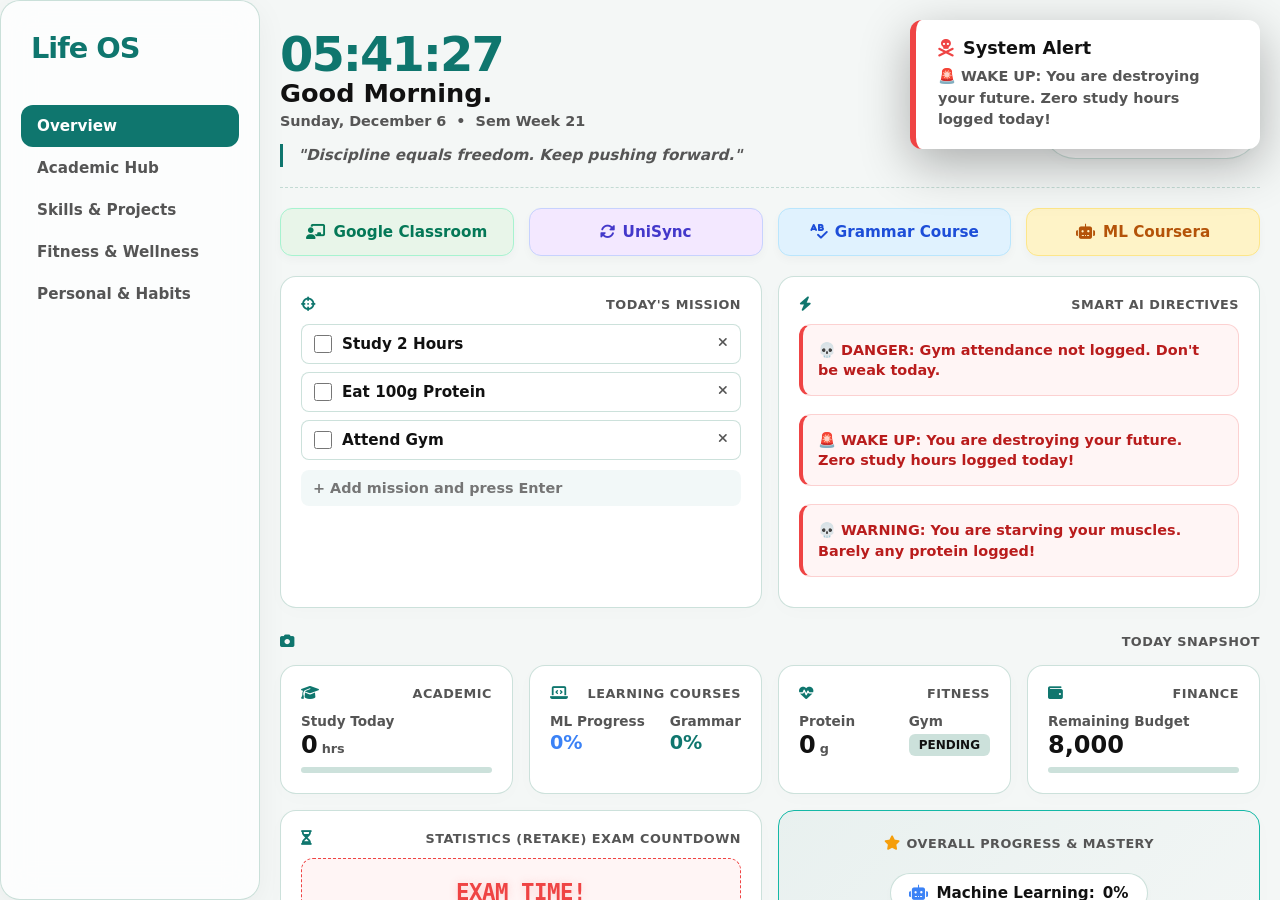
==== commit 76398616: "Implement system reviews section in index.html Added a section for displaying past monthly system re" ====
--- a/index.html
+++ b/index.html
@@ -26,7 +26,7 @@
         @media (max-width: 768px) { .col-3, .col-4, .col-6, .col-8, .col-12 { grid-column: span 12; } }
 
         .os-card { background: var(--surface-solid); border: 1px solid var(--border); border-radius: var(--radius-lg); padding: 20px; transition: 0.2s ease; display: flex; flex-direction: column; position: relative; overflow: hidden; box-shadow: 0 4px 20px rgba(0,0,0,0.015); }
-        .os-card:hover { border-color: rgba(15, 118, 110, 0.3); box-shadow: 0 6px 24px rgba(0,0,0,0.04); }
+        .os-card:hover { border-color: rgba(15, 118, 110, 0.3); box-shadow: 0 6px 24px rgba(0,0,0,0.03); }
         .card-header { font-size: 0.8rem; font-weight: 800; color: var(--text-muted); text-transform: uppercase; letter-spacing: 0.5px; margin-bottom: 12px; display: flex; align-items: center; justify-content: space-between; }
         .card-header i { margin-right: 6px; color: var(--primary); font-size: 0.9rem; }
 
@@ -279,6 +279,13 @@
                 </div>
             </div>
 
+            <!-- 13. System Reviews -->
+            <div class="os-card col-12">
+                <div class="card-header"><i class="fas fa-file-invoice"></i> Past Monthly System Reviews</div>
+                <p style="font-size: 0.85rem; color: var(--text-muted); font-weight: 600; margin-bottom: 15px;">Automated holistic OS reviews generated at the end of every month.</p>
+                <div id="system-reviews-container"></div>
+            </div>
+
         </div>
     </main>
 
@@ -299,23 +306,12 @@
         const todayStr = getLocalDateStr(now);
         const currentMonthStr = todayStr.substring(0, 7); // e.g. "2026-08"
 
-        // --- Database Connections (With Safety Merges) ---
+        // --- Database Connections (Fixed strictly to exact keys, no merging) ---
         const fDB = JSON.parse(localStorage.getItem('lifeos_fitness_db')) || { weight:[], gym:[], nutrition:[], sleep:[] };
+        const pDB = JSON.parse(localStorage.getItem('lifeos_personal_db')) || { budget: 8000, expenses: [], savings: [], habits: [] };
         const lDB = JSON.parse(localStorage.getItem('lifeos_lms_v1')) || { checkedItems: {}, history: [] };
         const aDB = JSON.parse(localStorage.getItem('lifeos_academic_db')) || { studyLogs: [] };
-        
-        // Fix for missing budget data: Merge 'lifeos_personal_db' and 'lifeos_finance_v3' securely
-        let pDB = JSON.parse(localStorage.getItem('lifeos_personal_db')) || { budget: 8000, expenses: [], savings: [], habits: [] };
-        let backupFinance = JSON.parse(localStorage.getItem('lifeos_finance_v3'));
-        
-        if (backupFinance && backupFinance.expenses && backupFinance.expenses.length > 0) {
-            // Merge expenses preventing duplicates by ID
-            const existingIds = new Set(pDB.expenses.map(e => e.id));
-            backupFinance.expenses.forEach(e => {
-                if(!existingIds.has(e.id)) pDB.expenses.push(e);
-            });
-            localStorage.setItem('lifeos_personal_db', JSON.stringify(pDB)); // Save merged data
-        }
+        let sysReviews = JSON.parse(localStorage.getItem('lifeos_system_reviews')) || [];
 
         // --- Quotes Engine ---
         const quotes = [
@@ -368,6 +364,17 @@
             }
         }
 
+        function enableNotifications() {
+            if (!("Notification" in window)) return alert("Browser does not support desktop notifications.");
+            if (Notification.permission === "granted") return alert("Alerts already active.");
+            Notification.requestPermission().then(p => {
+                if(p === "granted") {
+                    new Notification("Life OS Active", { body: "Smart alert engine is running." });
+                    document.getElementById('btn-notify').innerHTML = '<i class="fas fa-bell-slash"></i>';
+                }
+            });
+        }
+
         function testNotification() {
             triggerSmartPush("test", "Test Notification", "The notification engine is working perfectly. Get back to work.", "danger");
         }
@@ -385,6 +392,8 @@
             const semStart = new Date('2026-07-19T00:00:00');
             const diffWeeks = Math.floor(Math.max(0, now - semStart) / (1000 * 60 * 60 * 24 * 7)) + 1;
             document.getElementById('sem-week').innerText = `Sem Week ${diffWeeks}`;
+            
+            if(Notification.permission === "granted") document.getElementById('btn-notify').innerHTML = '<i class="fas fa-bell-slash"></i>';
         }
 
         function updateClock() {
@@ -580,6 +589,80 @@
             document.getElementById('sum-m-score').innerText = document.getElementById('life-score-val').innerText + "%";
         }
 
+        // --- System Reviews (Monthly Automated AI) ---
+        function generateSystemReviews() {
+            let allMonths = new Set();
+            aDB.studyLogs.forEach(x => { if(x.date) allMonths.add(x.date.substring(0, 7)); });
+            fDB.gym.forEach(x => { if(x.date) allMonths.add(x.date.substring(0, 7)); });
+            pDB.expenses.forEach(x => { if(x.date) allMonths.add(x.date.substring(0, 7)); });
+            lDB.history.forEach(x => { if(x.rawDate) allMonths.add(x.rawDate.substring(0, 7)); });
+
+            let newReviewAdded = false;
+
+            allMonths.forEach(monthStr => {
+                if(monthStr === currentMonthStr) return; // Skip current ongoing month
+                if(sysReviews.find(r => r.month === monthStr)) return; // Skip already reviewed
+
+                const mStudy = aDB.studyLogs.filter(x => x.date && x.date.startsWith(monthStr)).reduce((s,x)=>s+parseFloat(x.hours), 0);
+                const mGym = fDB.gym.filter(x => x.date && x.date.startsWith(monthStr) && x.attended).length;
+                const mSpent = pDB.expenses.filter(x => x.date && x.date.startsWith(monthStr)).reduce((s,x)=>s+parseFloat(x.amount), 0);
+                const mLms = lDB.history.filter(x => x.rawDate && x.rawDate.startsWith(monthStr)).length;
+
+                let score = 0;
+                if(mStudy >= 60) score += 25; else if(mStudy >= 30) score += 15; else score += 5;
+                if(mGym >= 20) score += 25; else if(mGym >= 10) score += 15; else score += 5;
+                if(mSpent <= pDB.budget) score += 25; else if(mSpent <= pDB.budget * 1.1) score += 10; else score += 0;
+                if(mLms >= 20) score += 25; else if(mLms >= 10) score += 15; else score += 5;
+
+                let text = `Your overall Life Score for this month was ${score}/100. `;
+                if(score >= 80) text += "Outstanding performance! You displayed elite discipline across all domains. You are well on your way to your PhD.";
+                else if(score >= 60) text += "Good effort, but there is room for improvement. Keep optimizing your routines to reach the next level.";
+                else text += "Warning: Your discipline slipped this month. You need to refocus and regain control of your habits to achieve your goals.";
+
+                const dateObj = new Date(`${monthStr}-01`);
+                const monthName = dateObj.toLocaleDateString('en-US', { month: 'long', year: 'numeric' });
+
+                sysReviews.unshift({
+                    id: Date.now() + Math.random(),
+                    month: monthStr, monthName: monthName,
+                    stats: { score, study: mStudy.toFixed(1), gym: mGym, spent: mSpent, lms: mLms },
+                    feedback: text
+                });
+                newReviewAdded = true;
+            });
+
+            if(newReviewAdded) localStorage.setItem('lifeos_system_reviews', JSON.stringify(sysReviews));
+        }
+
+        function renderSystemReviews() {
+            const container = document.getElementById('system-reviews-container');
+            container.innerHTML = '';
+            if(sysReviews.length === 0) {
+                container.innerHTML = `<div style="text-align:center; color:var(--text-muted); font-weight:700; padding: 20px;">No system reviews generated yet. (They generate automatically when a month ends).</div>`;
+                return;
+            }
+            sysReviews.forEach(r => {
+                let scoreColor = r.stats.score >= 80 ? '#10B981' : (r.stats.score >= 50 ? '#F59E0B' : '#EF4444');
+                container.innerHTML += `
+                    <div style="background:var(--surface-solid); border:1px solid var(--border); border-radius:12px; padding:15px; margin-bottom:10px;">
+                        <div style="display:flex; justify-content:space-between; font-weight:900; color:var(--primary); font-size:1.1rem; border-bottom:1px dashed var(--border); padding-bottom:8px; margin-bottom:10px;">
+                            <span>${r.monthName} Report</span>
+                            <span style="color:${scoreColor};">Score: ${r.stats.score}/100</span>
+                        </div>
+                        <div style="display:grid; grid-template-columns:repeat(4, 1fr); gap:10px; font-size:0.85rem; font-weight:700; margin-bottom:10px;">
+                            <div>Study: <br><span style="color:var(--primary); font-size:1.1rem;">${r.stats.study}h</span></div>
+                            <div>Gym: <br><span style="color:var(--primary); font-size:1.1rem;">${r.stats.gym}d</span></div>
+                            <div>LMS: <br><span style="color:var(--primary); font-size:1.1rem;">${r.stats.lms}</span></div>
+                            <div>Spent: <br><span style="color:${r.stats.spent > pDB.budget ? 'var(--danger)' : 'var(--primary)'}; font-size:1.1rem;">${r.stats.spent}</span></div>
+                        </div>
+                        <div style="font-size:0.9rem; color:var(--text-main); font-weight:600; background:rgba(15, 118, 110, 0.05); padding:10px; border-radius:8px; border-left:3px solid var(--primary);">
+                            <strong>AI Verdict:</strong> ${r.feedback}
+                        </div>
+                    </div>
+                `;
+            });
+        }
+
         // --- Tasks ---
         let tasks = JSON.parse(localStorage.getItem('lifeos_tasks_v2')) || [];
         function renderTasks() {
@@ -613,6 +696,8 @@
             runEngine();
             renderSnapshots();
             renderSummaries();
+            generateSystemReviews();
+            renderSystemReviews();
             renderTasks();
         });
     </script>
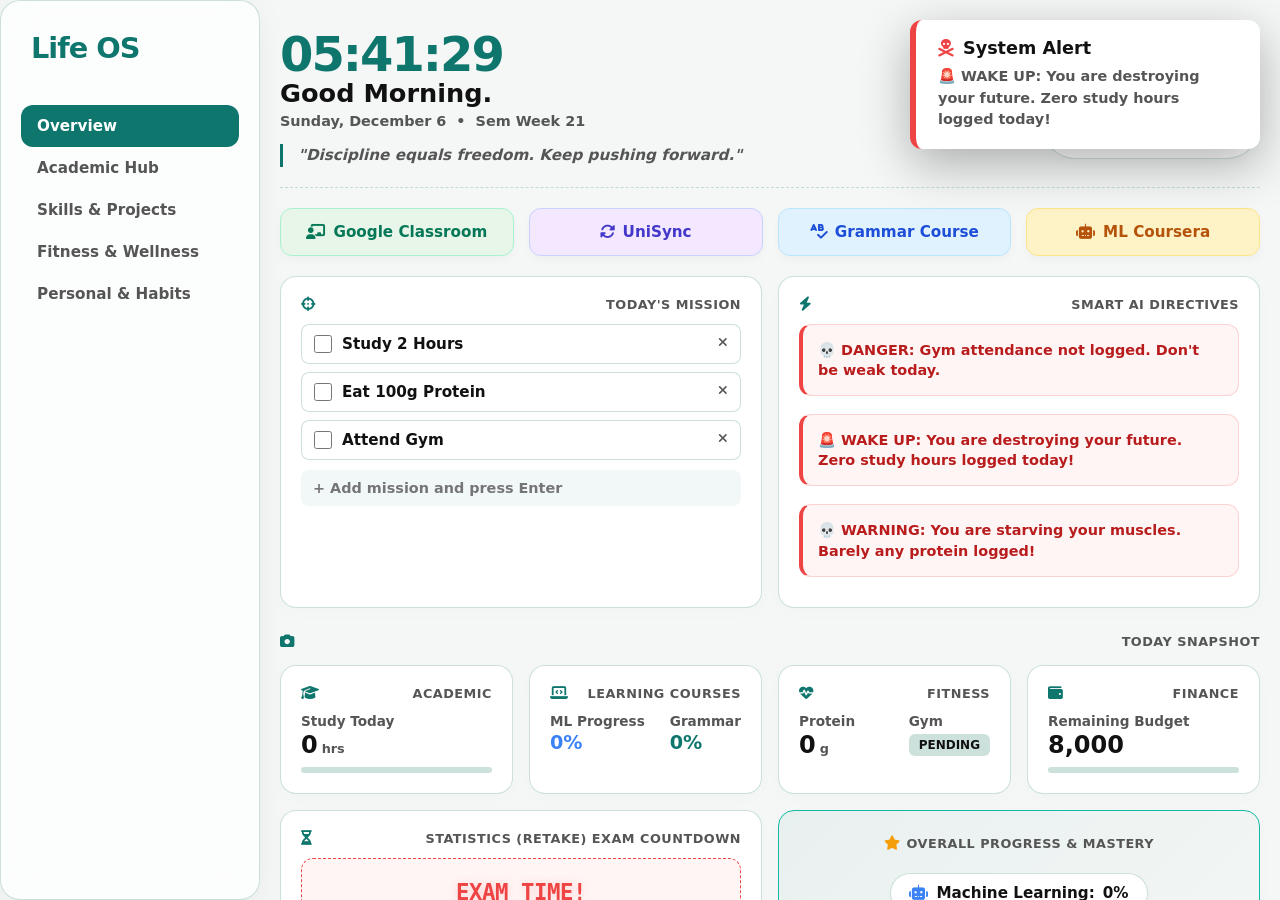
==== commit 2b9d5199: "Update index.html" ====
--- a/index.html
+++ b/index.html
@@ -306,12 +306,19 @@
         const todayStr = getLocalDateStr(now);
         const currentMonthStr = todayStr.substring(0, 7); // e.g. "2026-08"
 
-        // --- Database Connections (Fixed strictly to exact keys, no merging) ---
-        const fDB = JSON.parse(localStorage.getItem('lifeos_fitness_db')) || { weight:[], gym:[], nutrition:[], sleep:[] };
-        const pDB = JSON.parse(localStorage.getItem('lifeos_personal_db')) || { budget: 8000, expenses: [], savings: [], habits: [] };
-        const lDB = JSON.parse(localStorage.getItem('lifeos_lms_v1')) || { checkedItems: {}, history: [] };
-        const aDB = JSON.parse(localStorage.getItem('lifeos_academic_db')) || { studyLogs: [] };
+        // --- Database Connections (Fixed BUG: Wipes expenses cleanly ONCE to remove ghost data) ---
+        let fDB = JSON.parse(localStorage.getItem('lifeos_fitness_db')) || { weight:[], gym:[], nutrition:[], sleep:[] };
+        let pDB = JSON.parse(localStorage.getItem('lifeos_personal_db')) || { budget: 8000, expenses: [], savings: [], habits: [] };
+        let lDB = JSON.parse(localStorage.getItem('lifeos_lms_v1')) || { checkedItems: {}, history: [] };
+        let aDB = JSON.parse(localStorage.getItem('lifeos_academic_db')) || { studyLogs: [] };
         let sysReviews = JSON.parse(localStorage.getItem('lifeos_system_reviews')) || [];
+
+        // 🚨 CRITICAL BUG FIX: Clear old ghost data so the user can start fresh as requested.
+        if (!localStorage.getItem('lifeos_expense_bug_fixed_v2')) {
+            pDB.expenses = []; // Wipe expenses to [ ] as requested
+            localStorage.setItem('lifeos_personal_db', JSON.stringify(pDB));
+            localStorage.setItem('lifeos_expense_bug_fixed_v2', 'true');
+        }
 
         // --- Quotes Engine ---
         const quotes = [
@@ -550,7 +557,7 @@
             const fGym = fDB.gym.find(x => x.date === todayStr);
             document.getElementById('snap-gym').innerHTML = fGym ? (fGym.attended ? '<span class="badge badge-green">Done</span>' : '<span class="badge badge-red">Missed</span>') : '<span class="badge" style="background:var(--border);">Pending</span>';
 
-            // Finance (Using strict string matching for foolproof local dates)
+            // Finance
             const monthlyExps = pDB.expenses.filter(e => e.date && e.date.startsWith(currentMonthStr));
             const spent = monthlyExps.reduce((s, e) => s + parseFloat(e.amount), 0);
             
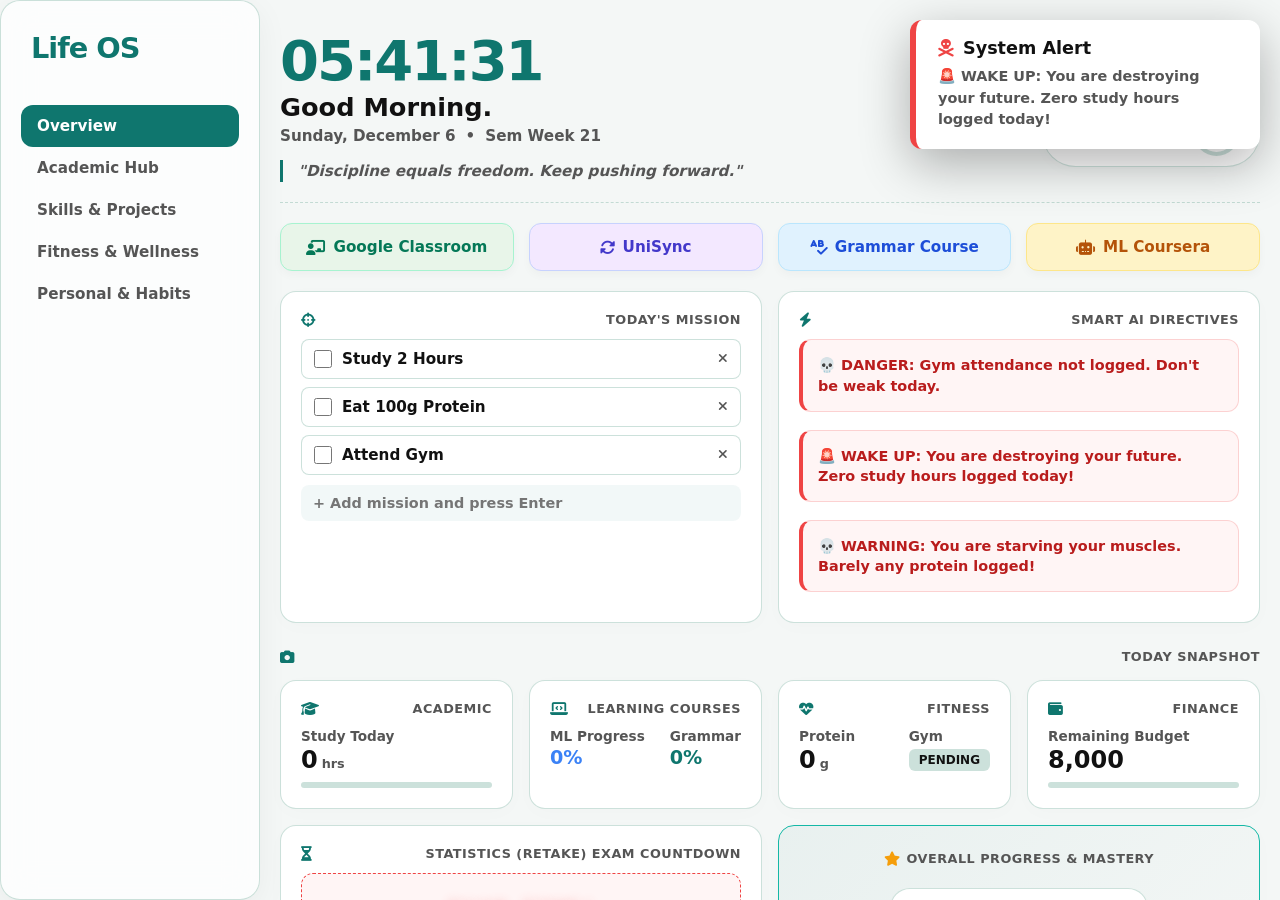
==== commit 02737e75: "Update index.html" ====
--- a/index.html
+++ b/index.html
@@ -26,7 +26,7 @@
         @media (max-width: 768px) { .col-3, .col-4, .col-6, .col-8, .col-12 { grid-column: span 12; } }
 
         .os-card { background: var(--surface-solid); border: 1px solid var(--border); border-radius: var(--radius-lg); padding: 20px; transition: 0.2s ease; display: flex; flex-direction: column; position: relative; overflow: hidden; box-shadow: 0 4px 20px rgba(0,0,0,0.015); }
-        .os-card:hover { border-color: rgba(15, 118, 110, 0.3); box-shadow: 0 6px 24px rgba(0,0,0,0.03); }
+        .os-card:hover { border-color: rgba(15, 118, 110, 0.3); box-shadow: 0 6px 24px rgba(0,0,0,0.04); }
         .card-header { font-size: 0.8rem; font-weight: 800; color: var(--text-muted); text-transform: uppercase; letter-spacing: 0.5px; margin-bottom: 12px; display: flex; align-items: center; justify-content: space-between; }
         .card-header i { margin-right: 6px; color: var(--primary); font-size: 0.9rem; }
 
@@ -41,8 +41,8 @@
         /* Hero Header */
         .hero-header { display: flex; justify-content: space-between; align-items: center; padding: 10px 0 20px 0; border-bottom: 1px dashed var(--border); margin-bottom: 20px;}
         .greeting { font-size: 1.6rem; font-weight: 900; color: var(--text-main); margin-bottom: 4px; }
-        .live-clock { font-size: 3rem; font-weight: 900; color: var(--primary); font-variant-numeric: tabular-nums; letter-spacing: -2px; line-height: 1; }
-        .time-date { font-size: 0.9rem; font-weight: 700; color: var(--text-muted); display: flex; gap: 10px; align-items: center; margin-top: 5px; }
+        .live-clock { font-size: 3.5rem; font-weight: 900; color: var(--primary); font-variant-numeric: tabular-nums; letter-spacing: -2px; line-height: 1.1; }
+        .time-date { font-size: 0.95rem; font-weight: 700; color: var(--text-muted); display: flex; gap: 10px; align-items: center; margin-top: 5px; }
         
         .life-score-wrapper { display: flex; align-items: center; gap: 15px; background: var(--surface-solid); padding: 10px 20px; border-radius: 50px; border: 1px solid var(--border); box-shadow: 0 4px 15px rgba(0,0,0,0.02); }
         .ls-circle { width: 45px; height: 45px; border-radius: 50%; display: flex; align-items: center; justify-content: center; font-weight: 900; font-size: 1.1rem; background: conic-gradient(var(--primary) calc(var(--score) * 1%), var(--border) 0); color: var(--primary); position: relative; }
@@ -68,7 +68,7 @@
         .pri-success { background: rgba(16, 185, 129, 0.05); color: #047857; border-color: rgba(16, 185, 129, 0.2); border-left: 4px solid #10B981; }
         
         /* Exam Countdown Pulse */
-        .live-exam-cd { font-family: monospace; font-size: 1.4rem; font-weight: 900; color: var(--danger); letter-spacing: -0.5px; text-shadow: 0 0 10px rgba(239,68,68,0.2); }
+        .live-exam-cd { font-family: monospace; font-size: 1.6rem; font-weight: 900; color: var(--danger); letter-spacing: -0.5px; text-shadow: 0 0 10px rgba(239,68,68,0.2); }
 
         /* Overall Mastery */
         .north-star { background: linear-gradient(135deg, rgba(15, 118, 110, 0.05) 0%, rgba(0,0,0,0) 100%); border: 1px solid var(--primary-light); padding: 25px; border-radius: var(--radius-lg); text-align: center; display: flex; flex-direction: column; justify-content: center; align-items: center;}
@@ -223,7 +223,7 @@
                     <div class="card-header"><i class="fas fa-hourglass-half"></i> Statistics (Retake) Exam Countdown</div>
                     <div style="background: rgba(239, 68, 68, 0.05); border: 1px dashed var(--danger); padding: 20px; border-radius: 12px; text-align: center;">
                         <div class="live-exam-cd" id="stat-live-cd">Loading...</div>
-                        <div style="font-size: 0.8rem; font-weight: 800; color: var(--danger); text-transform: uppercase; margin-top: 8px;">Time is running out</div>
+                        <div style="font-size: 0.8rem; font-weight: 800; color: var(--danger); text-transform: uppercase; margin-top: 8px;">Time is running out. Stop procrastinating.</div>
                     </div>
                 </div>
                 <div style="flex: 1; overflow-y: auto;">
@@ -306,20 +306,15 @@
         const todayStr = getLocalDateStr(now);
         const currentMonthStr = todayStr.substring(0, 7); // e.g. "2026-08"
 
-        // --- Database Connections (Fixed BUG: Wipes expenses cleanly ONCE to remove ghost data) ---
-        let fDB = JSON.parse(localStorage.getItem('lifeos_fitness_db')) || { weight:[], gym:[], nutrition:[], sleep:[] };
-        let pDB = JSON.parse(localStorage.getItem('lifeos_personal_db')) || { budget: 8000, expenses: [], savings: [], habits: [] };
-        let lDB = JSON.parse(localStorage.getItem('lifeos_lms_v1')) || { checkedItems: {}, history: [] };
-        let aDB = JSON.parse(localStorage.getItem('lifeos_academic_db')) || { studyLogs: [] };
+        // --- Database Connections ---
+        const fDB = JSON.parse(localStorage.getItem('lifeos_fitness_db')) || { weight:[], gym:[], nutrition:[], sleep:[] };
+        const lDB = JSON.parse(localStorage.getItem('lifeos_lms_v1')) || { checkedItems: {}, history: [] };
+        const aDB = JSON.parse(localStorage.getItem('lifeos_academic_db')) || { studyLogs: [] };
         let sysReviews = JSON.parse(localStorage.getItem('lifeos_system_reviews')) || [];
 
-        // 🚨 CRITICAL BUG FIX: Clear old ghost data so the user can start fresh as requested.
-        if (!localStorage.getItem('lifeos_expense_bug_fixed_v2')) {
-            pDB.expenses = []; // Wipe expenses to [ ] as requested
-            localStorage.setItem('lifeos_personal_db', JSON.stringify(pDB));
-            localStorage.setItem('lifeos_expense_bug_fixed_v2', 'true');
-        }
-
+        // 🚨 FINANCE FIX: We strictly pull expenses from 'lifeos_finance_v3' (which your Personal page uses)
+        const finDB = JSON.parse(localStorage.getItem('lifeos_finance_v3')) || { budget: 8000, expenses: [], savings: [] };
+        
         // --- Quotes Engine ---
         const quotes = [
             "Discipline equals freedom. Keep pushing forward.",
@@ -439,11 +434,11 @@
             if(fGym && fGym.attended) score += 15;
             if(fNut && fNut.pro >= 80) score += 10;
 
-            const monthlyExps = pDB.expenses.filter(e => e.date && e.date.startsWith(currentMonthStr));
+            const monthlyExps = finDB.expenses.filter(e => e.date && e.date.startsWith(currentMonthStr));
             const spent = monthlyExps.reduce((s, e) => s + parseFloat(e.amount), 0);
             
-            const budgetPace = (pDB.budget / 30) * now.getDate();
-            if(spent <= budgetPace) score += 25; else if(spent <= pDB.budget) score += 10;
+            const budgetPace = (finDB.budget / 30) * now.getDate();
+            if(spent <= budgetPace) score += 25; else if(spent <= finDB.budget) score += 10;
 
             document.getElementById('life-score-val').innerText = score;
             document.getElementById('life-score-circle').style.setProperty('--score', score);
@@ -480,7 +475,7 @@
             const fNut = fDB.nutrition.find(x => x.date === todayStr);
             const fGym = fDB.gym.find(x => x.date === todayStr);
             
-            const monthlyExps = pDB.expenses.filter(e => e.date && e.date.startsWith(currentMonthStr));
+            const monthlyExps = finDB.expenses.filter(e => e.date && e.date.startsWith(currentMonthStr));
             const spent = monthlyExps.reduce((s, e) => s + parseFloat(e.amount), 0);
 
             // 1. Fitness Logic
@@ -500,9 +495,9 @@
             else if(!aToday || aToday.hours === 0) alerts.push({ p: 85, t: "🚨 WAKE UP: You are destroying your future. Zero study hours logged today!", c: 'pri-critical', push: true, type: 'danger' });
 
             // 3. Finance Logic
-            if(spent > pDB.budget) {
-                alerts.push({ p: 110, t: `💀 FINANCIAL RUIN: You've blown past your budget (${spent}/${pDB.budget})! STOP SPENDING IMMEDIATELY.`, c: 'pri-critical', push: true, type: 'danger' });
-            } else if(spent > pDB.budget * 0.8) {
+            if(spent > finDB.budget) {
+                alerts.push({ p: 110, t: `💀 FINANCIAL RUIN: You've blown past your budget (${spent}/${finDB.budget})! STOP SPENDING IMMEDIATELY.`, c: 'pri-critical', push: true, type: 'danger' });
+            } else if(spent > finDB.budget * 0.8) {
                 alerts.push({ p: 88, t: "💸 WARNING: You have spent over 80% of your monthly budget. Lock your wallet.", c: 'pri-warning', type: 'warning' });
             }
 
@@ -558,13 +553,13 @@
             document.getElementById('snap-gym').innerHTML = fGym ? (fGym.attended ? '<span class="badge badge-green">Done</span>' : '<span class="badge badge-red">Missed</span>') : '<span class="badge" style="background:var(--border);">Pending</span>';
 
             // Finance
-            const monthlyExps = pDB.expenses.filter(e => e.date && e.date.startsWith(currentMonthStr));
+            const monthlyExps = finDB.expenses.filter(e => e.date && e.date.startsWith(currentMonthStr));
             const spent = monthlyExps.reduce((s, e) => s + parseFloat(e.amount), 0);
             
-            document.getElementById('snap-budget').innerHTML = `${Math.max(0, pDB.budget - spent).toLocaleString()}`;
-            document.getElementById('snap-bdg-bar').style.width = `${Math.min((spent/pDB.budget)*100, 100)}%`;
-
-            const sav = pDB.savings ? pDB.savings.reduce((s, e) => s + parseFloat(e.amount), 0) : 0;
+            document.getElementById('snap-budget').innerHTML = `${Math.max(0, finDB.budget - spent).toLocaleString()}`;
+            document.getElementById('snap-bdg-bar').style.width = `${Math.min((spent/finDB.budget)*100, 100)}%`;
+
+            const sav = finDB.savings ? finDB.savings.reduce((s, e) => s + parseFloat(e.amount), 0) : 0;
             document.getElementById('ns-sav').innerText = `${sav.toLocaleString()}`;
         }
 
@@ -583,7 +578,7 @@
             const wSlp = fDB.sleep.filter(x => x.date >= wStartStr);
             document.getElementById('sum-w-slp').innerText = `${wSlp.length ? (wSlp.reduce((s,x)=>s+parseFloat(x.duration),0)/wSlp.length).toFixed(1) : 0}h`;
 
-            const wExp = pDB.expenses.filter(x => x.date >= wStartStr).reduce((s,x)=>s+parseFloat(x.amount),0);
+            const wExp = finDB.expenses.filter(x => x.date >= wStartStr).reduce((s,x)=>s+parseFloat(x.amount),0);
             document.getElementById('sum-w-spent').innerText = wExp;
 
             // Monthly
@@ -601,7 +596,7 @@
             let allMonths = new Set();
             aDB.studyLogs.forEach(x => { if(x.date) allMonths.add(x.date.substring(0, 7)); });
             fDB.gym.forEach(x => { if(x.date) allMonths.add(x.date.substring(0, 7)); });
-            pDB.expenses.forEach(x => { if(x.date) allMonths.add(x.date.substring(0, 7)); });
+            finDB.expenses.forEach(x => { if(x.date) allMonths.add(x.date.substring(0, 7)); });
             lDB.history.forEach(x => { if(x.rawDate) allMonths.add(x.rawDate.substring(0, 7)); });
 
             let newReviewAdded = false;
@@ -612,13 +607,13 @@
 
                 const mStudy = aDB.studyLogs.filter(x => x.date && x.date.startsWith(monthStr)).reduce((s,x)=>s+parseFloat(x.hours), 0);
                 const mGym = fDB.gym.filter(x => x.date && x.date.startsWith(monthStr) && x.attended).length;
-                const mSpent = pDB.expenses.filter(x => x.date && x.date.startsWith(monthStr)).reduce((s,x)=>s+parseFloat(x.amount), 0);
+                const mSpent = finDB.expenses.filter(x => x.date && x.date.startsWith(monthStr)).reduce((s,x)=>s+parseFloat(x.amount), 0);
                 const mLms = lDB.history.filter(x => x.rawDate && x.rawDate.startsWith(monthStr)).length;
 
                 let score = 0;
                 if(mStudy >= 60) score += 25; else if(mStudy >= 30) score += 15; else score += 5;
                 if(mGym >= 20) score += 25; else if(mGym >= 10) score += 15; else score += 5;
-                if(mSpent <= pDB.budget) score += 25; else if(mSpent <= pDB.budget * 1.1) score += 10; else score += 0;
+                if(mSpent <= finDB.budget) score += 25; else if(mSpent <= finDB.budget * 1.1) score += 10; else score += 0;
                 if(mLms >= 20) score += 25; else if(mLms >= 10) score += 15; else score += 5;
 
                 let text = `Your overall Life Score for this month was ${score}/100. `;
@@ -660,7 +655,7 @@
                             <div>Study: <br><span style="color:var(--primary); font-size:1.1rem;">${r.stats.study}h</span></div>
                             <div>Gym: <br><span style="color:var(--primary); font-size:1.1rem;">${r.stats.gym}d</span></div>
                             <div>LMS: <br><span style="color:var(--primary); font-size:1.1rem;">${r.stats.lms}</span></div>
-                            <div>Spent: <br><span style="color:${r.stats.spent > pDB.budget ? 'var(--danger)' : 'var(--primary)'}; font-size:1.1rem;">${r.stats.spent}</span></div>
+                            <div>Spent: <br><span style="color:${r.stats.spent > finDB.budget ? 'var(--danger)' : 'var(--primary)'}; font-size:1.1rem;">${r.stats.spent}</span></div>
                         </div>
                         <div style="font-size:0.9rem; color:var(--text-main); font-weight:600; background:rgba(15, 118, 110, 0.05); padding:10px; border-radius:8px; border-left:3px solid var(--primary);">
                             <strong>AI Verdict:</strong> ${r.feedback}
